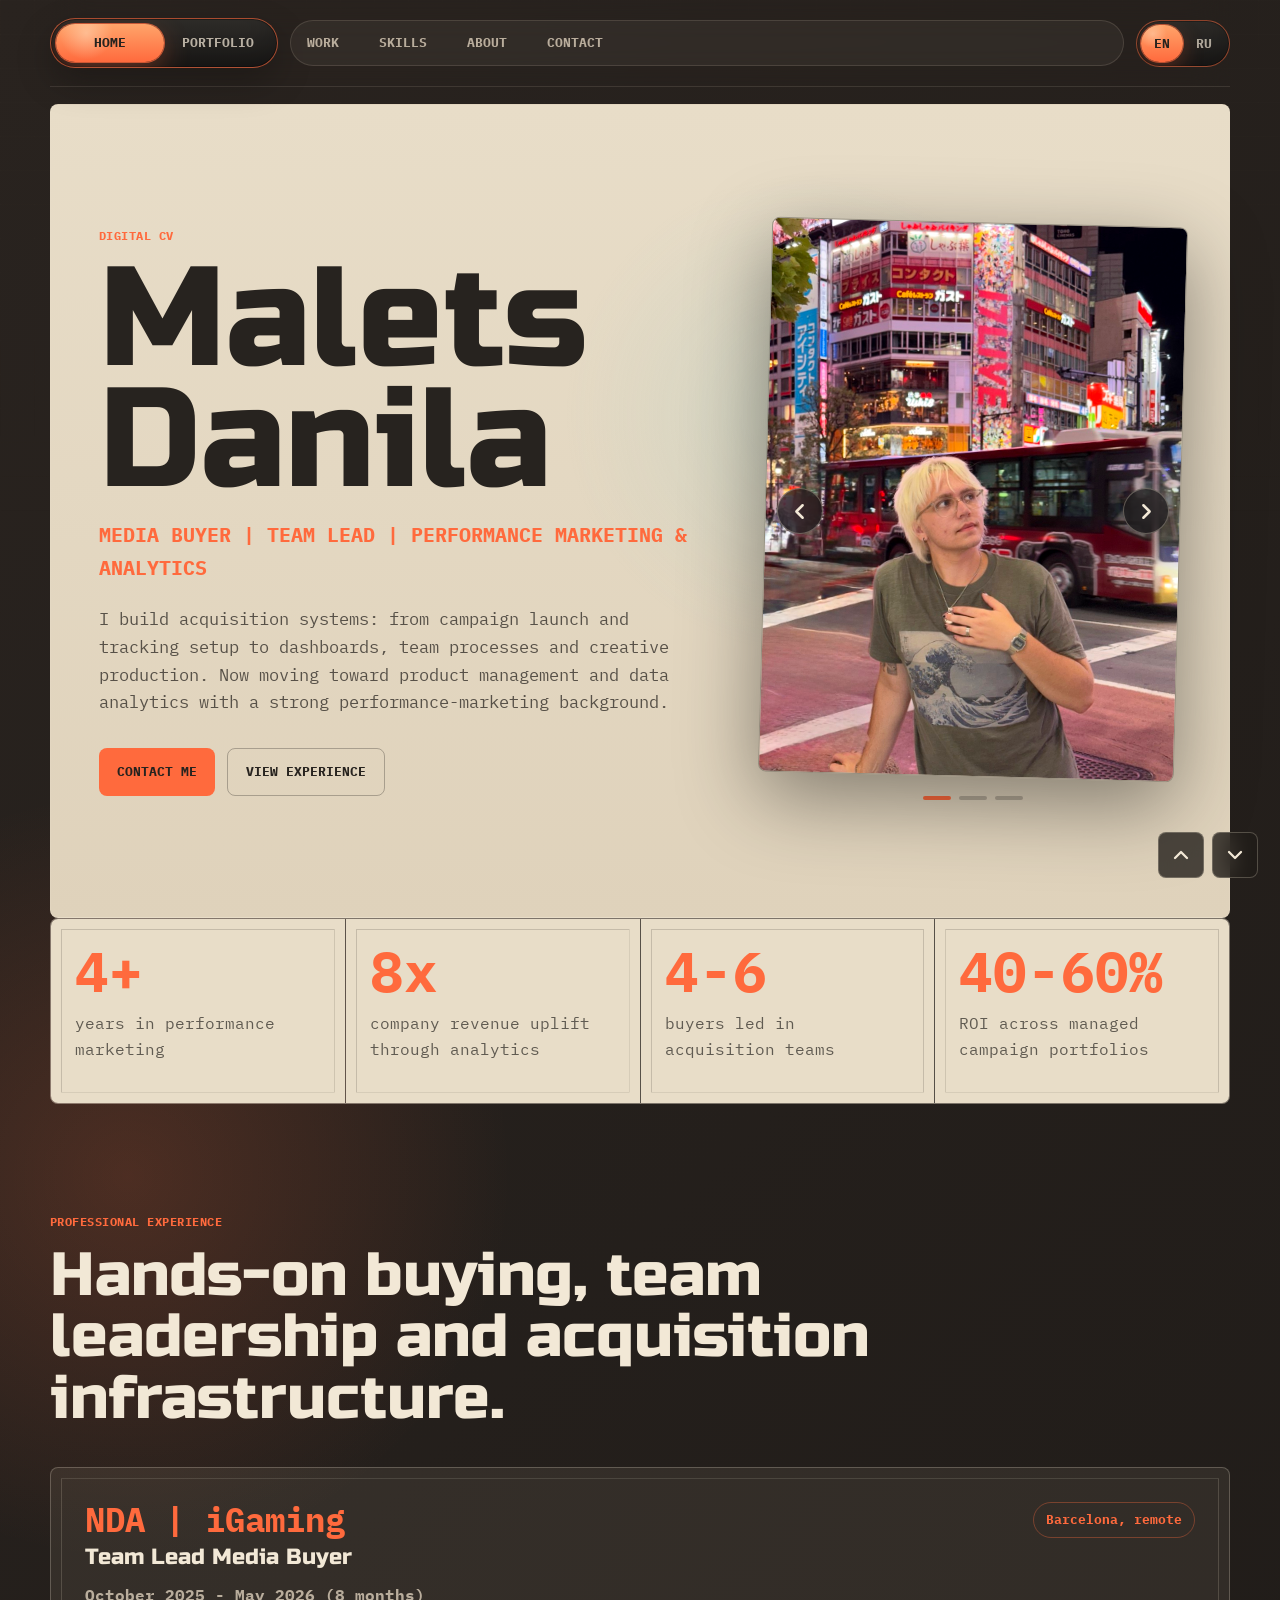
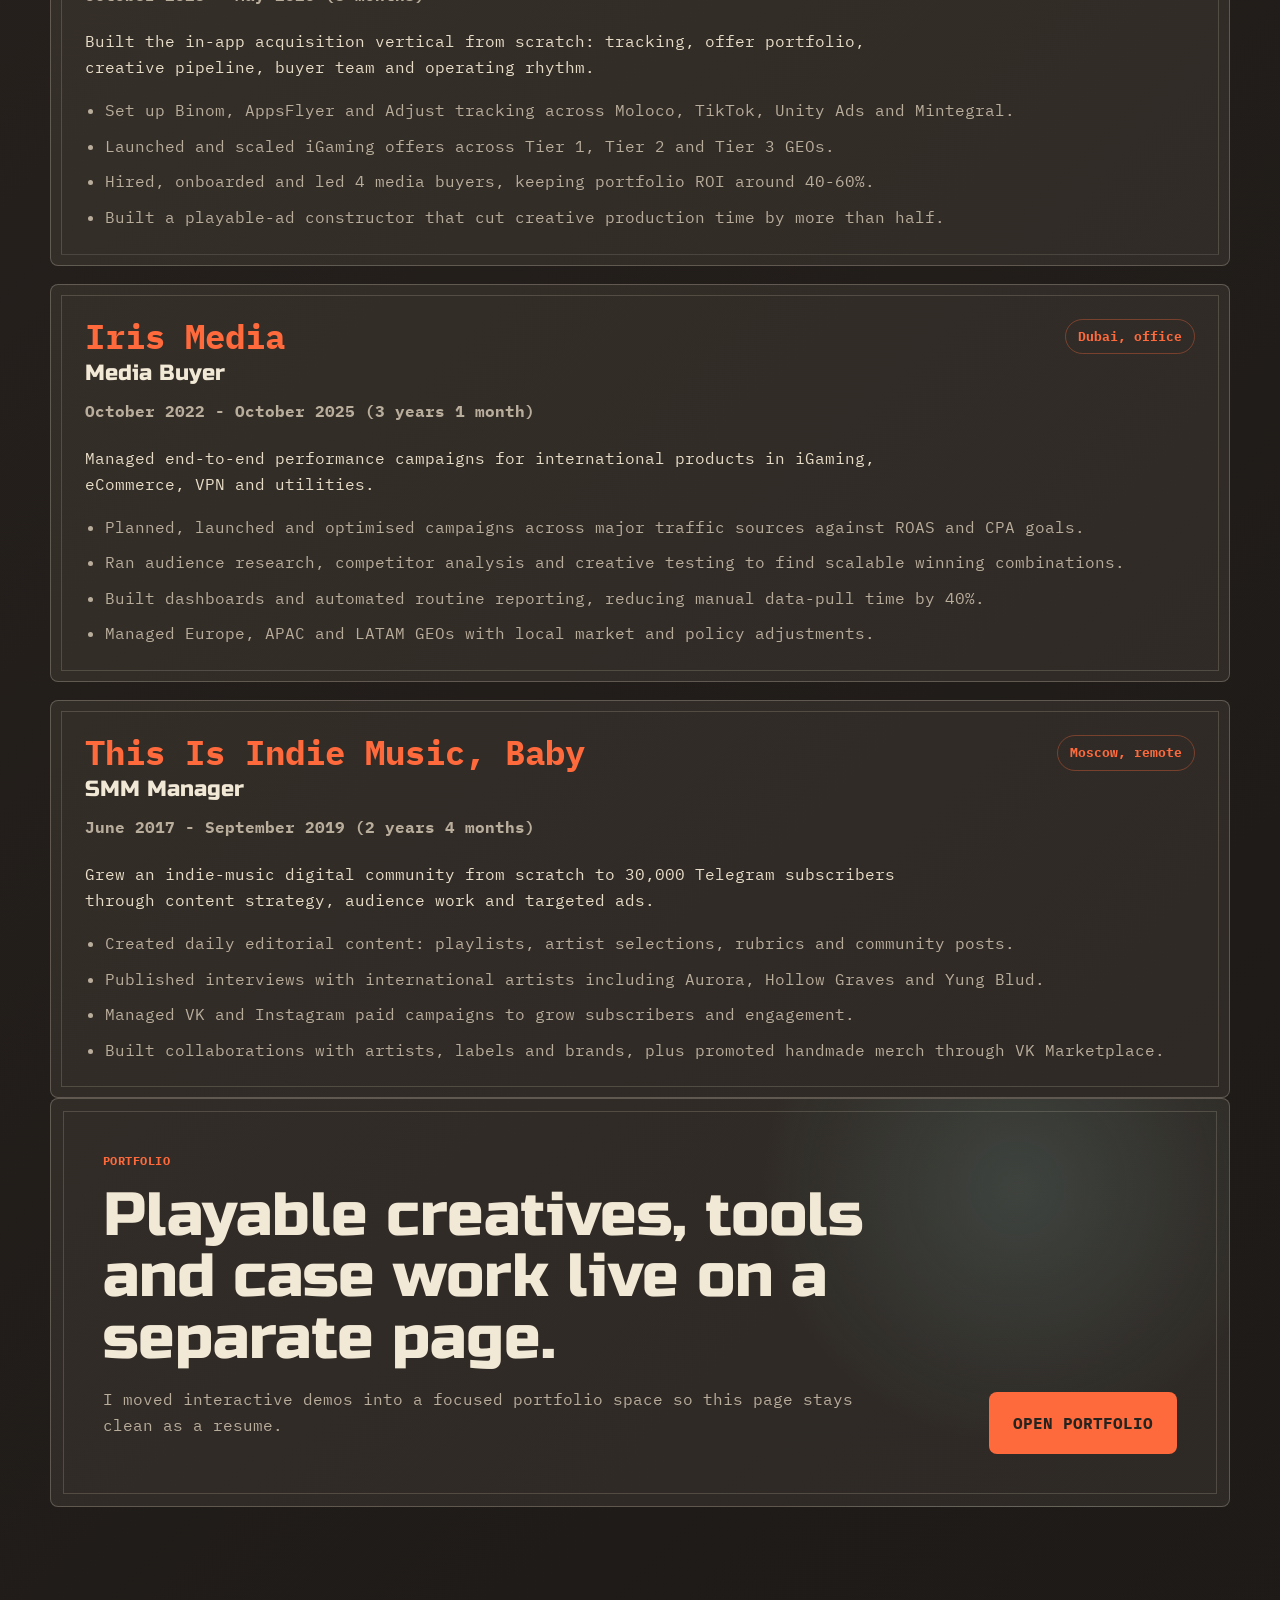
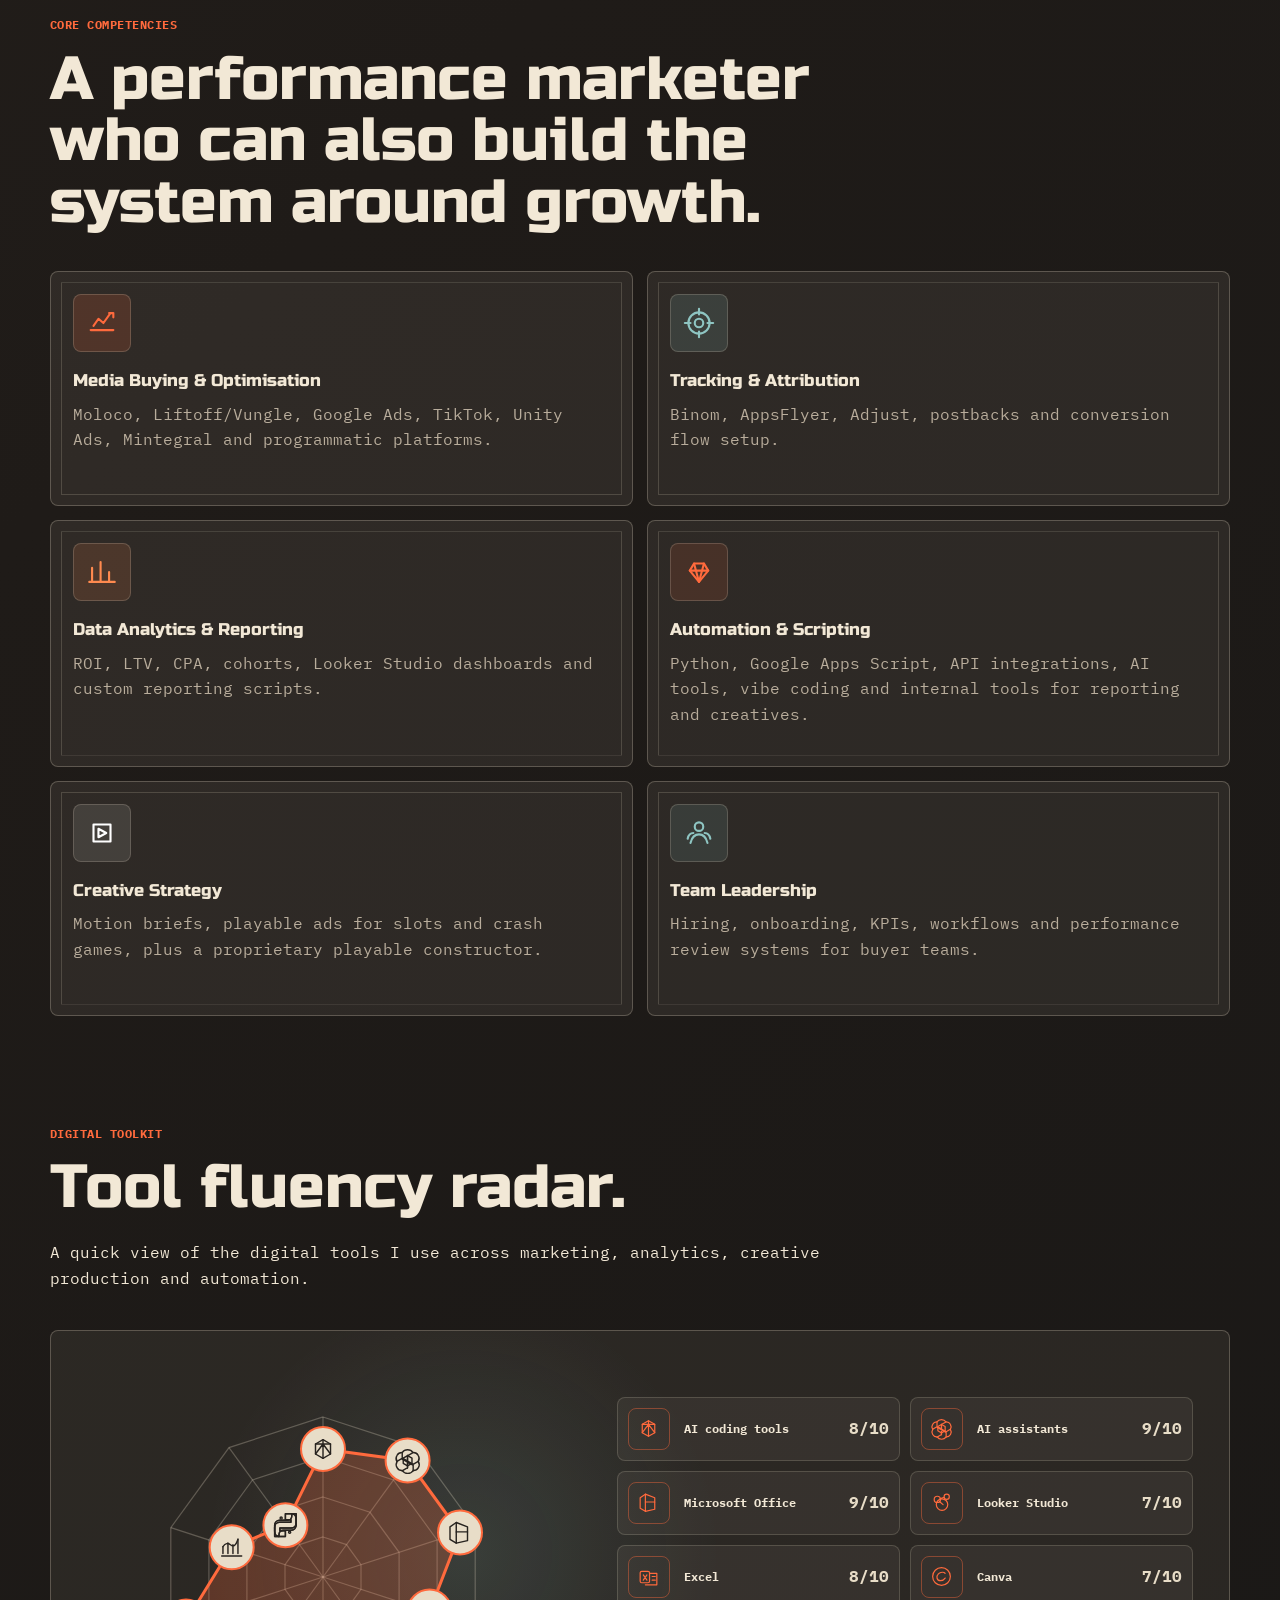
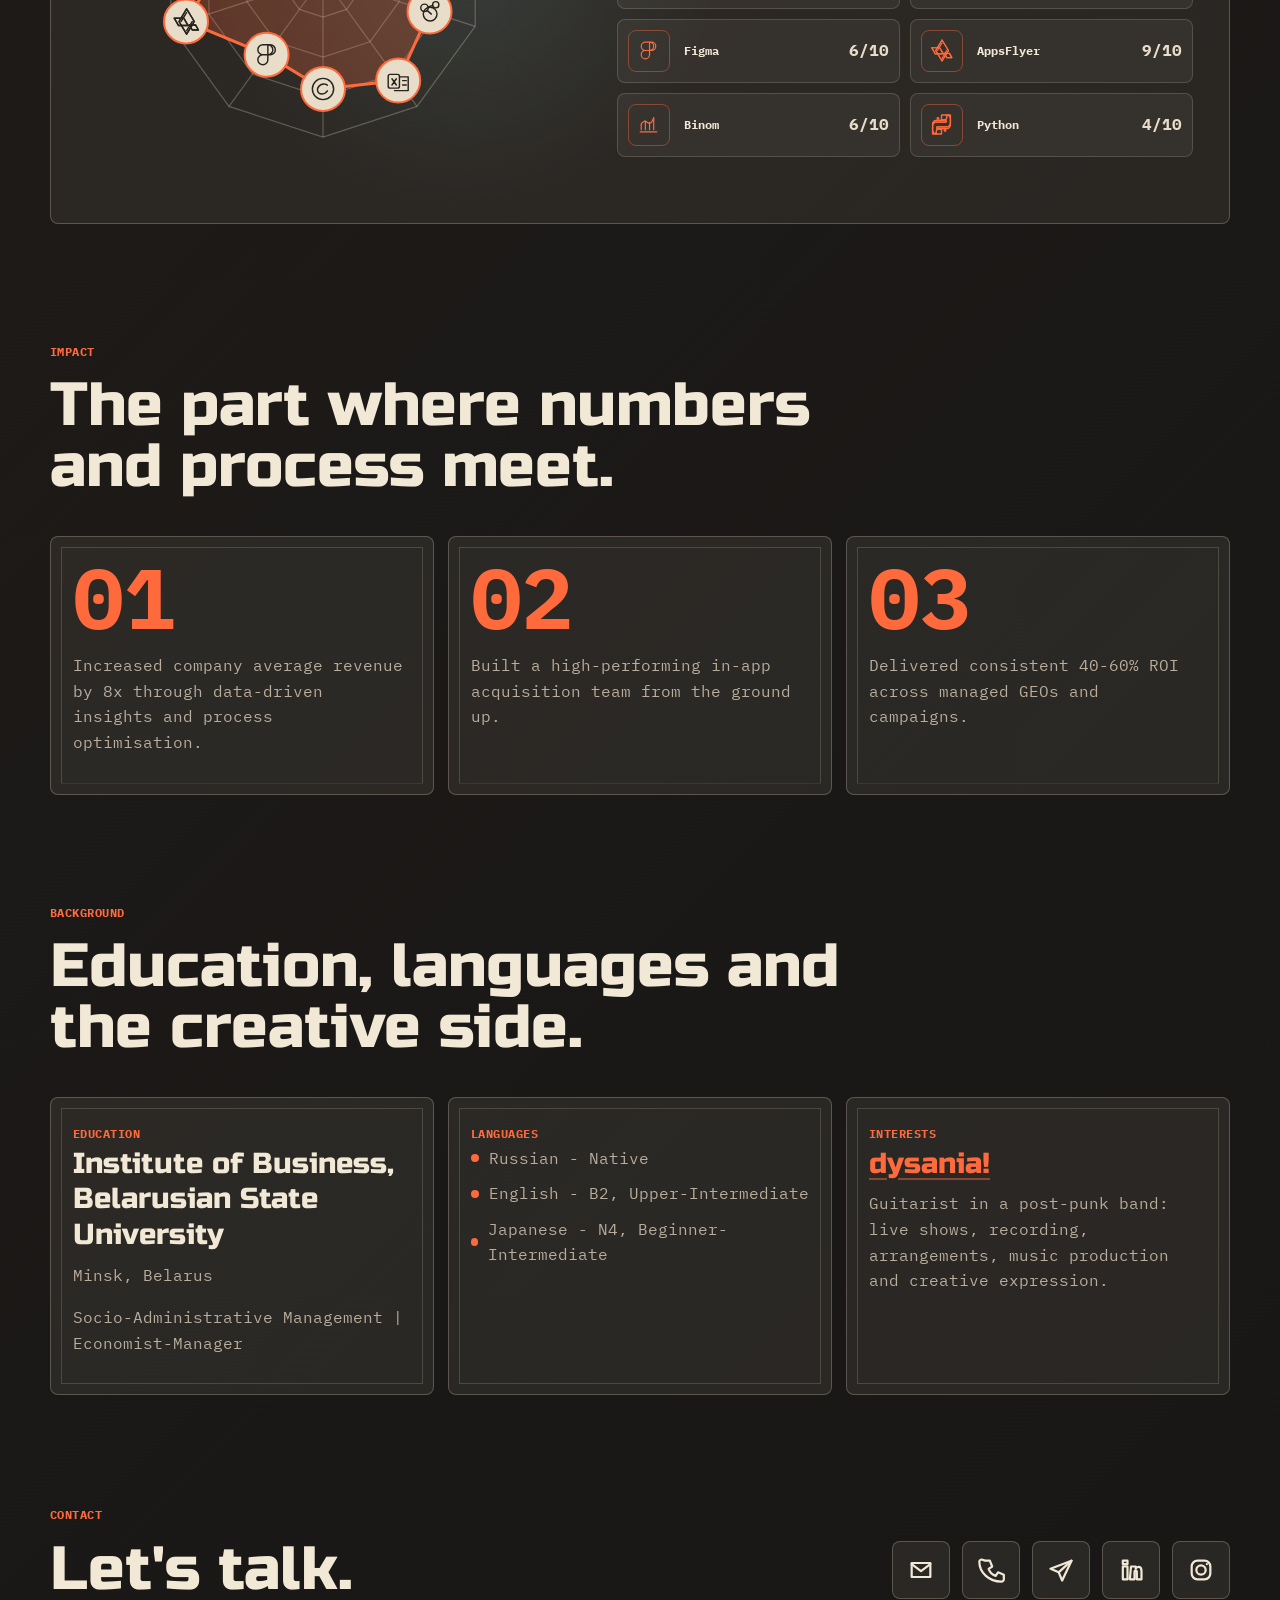
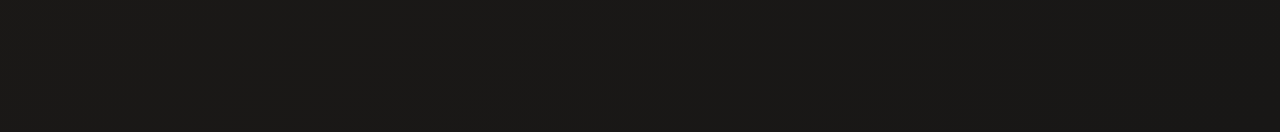
==== resume-site/index.html @ dec9a990 "Add files via upload" ====
<!doctype html>
<html lang="en">
  <head>
    <meta charset="utf-8" />
    <meta name="viewport" content="width=device-width, initial-scale=1" />
    <meta
      name="description"
      content="Malets Danila - Media Buyer, Team Lead, Performance Marketing and Analytics."
    />
    <title>Malets Danila | Performance Marketing & Analytics</title>
    <link rel="icon" type="image/svg+xml" href="./favicon.svg" />
    <link rel="preconnect" href="https://fonts.googleapis.com" />
    <link rel="preconnect" href="https://fonts.gstatic.com" crossorigin />
    <link
      href="https://fonts.googleapis.com/css2?family=IBM+Plex+Mono:wght@400;500;600;700&family=Inter:wght@400;500;600;700;800&family=Russo+One&display=swap"
      rel="stylesheet"
    />
    <link rel="stylesheet" href="./styles.css" />
  </head>
  <body>
    <div class="grain" aria-hidden="true"></div>
    <svg class="tool-icon-sprite" aria-hidden="true" focusable="false">
      <symbol id="tool-ai-code" viewBox="0 0 48 48">
        <path d="M12 16 24 9l12 7v16l-12 7-12-7V16Z" />
        <path d="M12 16h12l12 16M36 16H24L12 32M24 9v30" />
      </symbol>
      <symbol id="tool-ai-assistant" viewBox="0 0 48 48">
        <path d="M24 6.8c3.5 0 6.7 1.7 8.6 4.5 3.5-.2 6.8 1.6 8.5 4.7 1.8 3.1 1.7 6.8-.1 9.6 1.9 2.9 2.1 6.8.3 9.8-1.7 3-5 4.8-8.4 4.7-1.9 2.8-5.1 4.5-8.7 4.5-3.5 0-6.7-1.7-8.6-4.5-3.5.2-6.8-1.6-8.5-4.7-1.8-3.1-1.7-6.8.1-9.6-1.9-2.9-2.1-6.8-.3-9.8 1.7-3 5-4.8 8.4-4.7 1.9-2.8 5.1-4.5 8.7-4.5Z" />
        <path d="M15.4 11.4v10.3l17.1 9.9M32.6 11.4 23.7 16.5v19.8M41 25.5l-8.9 5.2-17.1-9.9M32.9 40.6V30.3L15.8 20.4M15.2 40.6l8.9-5.2V15.6M7 25.5l8.9-5.2 17.1 9.9" />
        <path d="M24 16.2 31 20.3v8.2L24 32.6l-7-4.1v-8.2l7-4.1Z" />
      </symbol>
      <symbol id="tool-office" viewBox="0 0 48 48">
        <path d="M18 8 36 15v22l-18 4V8Z" />
        <path d="M18 8 8 15v20l10 6M18 23h18" />
      </symbol>
      <symbol id="tool-looker" viewBox="0 0 48 48">
        <circle cx="25" cy="28" r="11" />
        <circle cx="16" cy="18" r="6" />
        <circle cx="34" cy="13" r="5" />
        <path d="m20 22 7 6M21 17l8-3" />
      </symbol>
      <symbol id="tool-excel" viewBox="0 0 48 48">
        <rect x="8" y="14" width="18" height="22" rx="3" />
        <path d="M26 18h14v22H18M14 21l7 10M21 21l-7 10M31 24h6M31 31h6" />
      </symbol>
      <symbol id="tool-canva" viewBox="0 0 48 48">
        <circle cx="24" cy="24" r="17" />
        <path d="M31 18c-2-3-9-3-13 1-5 5-3 13 4 13 4 0 7-2 9-5" />
      </symbol>
      <symbol id="tool-figma" viewBox="0 0 48 48">
        <path d="M18 8h8a8 8 0 0 1 0 16h-8a8 8 0 0 1 0-16ZM18 24h8v8a8 8 0 1 1-8-8ZM26 24h4a8 8 0 1 0 0-16h-4v16Z" />
      </symbol>
      <symbol id="tool-appsflyer" viewBox="0 0 48 48">
        <path class="tool-fill" d="M25 3.8 37.3 24 25 44.2 12.8 24 25 3.8Z" />
        <path d="M25 3.8 37.3 24 25 44.2 12.8 24 25 3.8Z" />
        <path class="tool-fill" d="M5.2 18.7h15.2l7 11.8H12.1L5.2 18.7Z" />
        <path d="M5.2 18.7h15.2l7 11.8H12.1L5.2 18.7Z" />
        <path class="tool-fill" d="M29.4 29.5h9.8l4.7 8.1h-9.8l-4.7-8.1Z" />
        <path d="M29.4 29.5h9.8l4.7 8.1h-9.8l-4.7-8.1Z" />
        <path d="m16 24 8.9-14.2M25 38.8 34.1 24" />
      </symbol>
      <symbol id="tool-binom" viewBox="0 0 48 48">
        <path d="M10 34V23M18 34V17M26 34V20M34 34V11M8 38h32" />
        <path d="M10 23c4-6 8-6 12-3s8 3 12-9" />
      </symbol>
      <symbol id="tool-python" viewBox="0 0 48 48">
        <path class="tool-fill" d="M24 5.8h9.2c4.5 0 8 3.5 8 8V24c0 4.5-3.5 8-8 8H20.6a6.8 6.8 0 0 0-6.8 6.8v3.4H6.8V27.4c0-4.5 3.5-8 8-8h18v-4.2H24V5.8Z" />
        <path d="M24 5.8h9.2c4.5 0 8 3.5 8 8V24c0 4.5-3.5 8-8 8H20.6a6.8 6.8 0 0 0-6.8 6.8v3.4H6.8V27.4c0-4.5 3.5-8 8-8h18v-4.2H24V5.8Z" />
        <path class="tool-fill" d="M24 42.2h-9.2c-4.5 0-8-3.5-8-8V24c0-4.5 3.5-8 8-8h12.6a6.8 6.8 0 0 0 6.8-6.8V5.8h7v14.8c0 4.5-3.5 8-8 8h-18v4.2H24v9.4Z" />
        <path d="M24 42.2h-9.2c-4.5 0-8-3.5-8-8V24c0-4.5 3.5-8 8-8h12.6a6.8 6.8 0 0 0 6.8-6.8V5.8h7v14.8c0 4.5-3.5 8-8 8h-18v4.2H24v9.4Z" />
        <circle class="tool-dot" cx="17.2" cy="12.6" r="1.7" />
        <circle class="tool-dot" cx="30.8" cy="35.4" r="1.7" />
      </symbol>
    </svg>
    <header class="site-header">
      <div class="view-switch is-home" aria-label="Site pages">
        <a class="view-switch-button active" href="./index.html" data-i18n="nav.home">Home</a>
        <a class="view-switch-button" href="./portfolio.html" data-i18n="nav.portfolio">Portfolio</a>
      </div>
      <nav class="top-nav" aria-label="Primary navigation">
        <a href="#experience" data-i18n="nav.experience">Experience</a>
        <a href="#skills" data-i18n="nav.skills">Skills</a>
        <a href="#about" data-i18n="nav.about">About</a>
        <a href="#contact" data-i18n="nav.contact">Contact</a>
      </nav>
      <div class="language-switch" aria-label="Language selector">
        <button class="language-button active" type="button" data-lang="en">EN</button>
        <button class="language-button" type="button" data-lang="ru">RU</button>
      </div>
    </header>

    <main id="top">
      <section class="hero section-reveal">
        <div class="hero-copy">
          <p class="eyebrow" data-i18n="hero.eyebrow">Digital CV</p>
          <h1 data-i18n="hero.name">Malets Danila</h1>
          <p class="hero-role" data-i18n="hero.role">
            Media Buyer | Team Lead | Performance Marketing & Analytics
          </p>
          <p class="hero-summary" data-i18n="hero.summary">
            I build acquisition systems: from campaign launch and tracking setup to dashboards,
            team processes and creative production. Now moving toward product management and data
            analytics with a strong performance-marketing background.
          </p>
          <div class="hero-actions">
            <a class="primary-action" href="#contact" data-i18n="hero.email">Contact me</a>
            <a class="secondary-action" href="#experience" data-i18n="hero.work">View experience</a>
          </div>
        </div>

        <div class="hero-visual" aria-label="Photos of Malets Danila">
          <div class="portrait-frame carousel" data-carousel>
            <img class="carousel-slide active" src="./assets/danila-malets.jpg" alt="Malets Danila in Tokyo at night" />
            <img class="carousel-slide" src="./assets/danila-studio.jpg" alt="Malets Danila portrait in studio" />
            <img class="carousel-slide" src="./assets/danila-guitar.jpg" alt="Malets Danila playing guitar" />
          </div>
          <div class="carousel-controls" aria-label="Photo controls">
            <button class="carousel-button" type="button" data-carousel-prev aria-label="Previous photo">
              <svg viewBox="0 0 24 24" aria-hidden="true"><path d="M15 18 9 12l6-6" /></svg>
            </button>
            <button class="carousel-button" type="button" data-carousel-next aria-label="Next photo">
              <svg viewBox="0 0 24 24" aria-hidden="true"><path d="m9 18 6-6-6-6" /></svg>
            </button>
          </div>
          <div class="carousel-dots" aria-label="Photo carousel progress">
            <span class="active"></span>
            <span></span>
            <span></span>
          </div>
        </div>
      </section>

      <section class="metrics-strip section-reveal" aria-label="Career highlights">
        <article>
          <span>4+</span>
          <p data-i18n="metrics.years">years in performance marketing</p>
        </article>
        <article>
          <span>8x</span>
          <p data-i18n="metrics.revenue">company revenue uplift through analytics</p>
        </article>
        <article>
          <span>4-6</span>
          <p data-i18n="metrics.team">buyers led in acquisition teams</p>
        </article>
        <article>
          <span>40-60%</span>
          <p data-i18n="metrics.roi">ROI across managed campaign portfolios</p>
        </article>
      </section>

      <section class="content-section section-reveal" id="experience">
        <div class="section-heading">
          <p class="section-kicker" data-i18n="experience.kicker">Professional experience</p>
          <h2 data-i18n="experience.title">Hands-on buying, team leadership and acquisition infrastructure.</h2>
        </div>
        <div class="experience-list">
          <article class="experience-card">
            <div class="experience-topline">
              <div>
                <p class="company-name" data-i18n="experience.lead.company">NDA | iGaming</p>
                <h3 data-i18n="experience.lead.role">Team Lead Media Buyer</h3>
              </div>
              <span class="job-type" data-i18n="experience.lead.mode">Barcelona, remote</span>
            </div>
            <p class="job-period" data-i18n="experience.lead.period">October 2025 - May 2026 (8 months)</p>
            <p class="experience-summary" data-i18n="experience.lead.summary">
              Built the in-app acquisition vertical from scratch: tracking, offer portfolio,
              creative pipeline, buyer team and operating rhythm.
            </p>
            <ul>
              <li data-i18n="experience.lead.item1">Set up Binom, AppsFlyer and Adjust tracking across Moloco, TikTok, Unity Ads and Mintegral.</li>
              <li data-i18n="experience.lead.item2">Launched and scaled iGaming offers across Tier 1, Tier 2 and Tier 3 GEOs.</li>
              <li data-i18n="experience.lead.item3">Hired, onboarded and led 4 media buyers, keeping portfolio ROI around 40-60%.</li>
              <li data-i18n="experience.lead.item4">Built a playable-ad constructor that cut creative production time by more than half.</li>
            </ul>
          </article>

          <article class="experience-card">
            <div class="experience-topline">
              <div>
                <p class="company-name" data-i18n="experience.iris.company">Iris Media</p>
                <h3 data-i18n="experience.iris.role">Media Buyer</h3>
              </div>
              <span class="job-type" data-i18n="experience.iris.mode">Dubai, office</span>
            </div>
            <p class="job-period" data-i18n="experience.iris.period">October 2022 - October 2025 (3 years 1 month)</p>
            <p class="experience-summary" data-i18n="experience.iris.summary">
              Managed end-to-end performance campaigns for international products in iGaming,
              eCommerce, VPN and utilities.
            </p>
            <ul>
              <li data-i18n="experience.iris.item1">Planned, launched and optimised campaigns across major traffic sources against ROAS and CPA goals.</li>
              <li data-i18n="experience.iris.item2">Ran audience research, competitor analysis and creative testing to find scalable winning combinations.</li>
              <li data-i18n="experience.iris.item3">Built dashboards and automated routine reporting, reducing manual data-pull time by 40%.</li>
              <li data-i18n="experience.iris.item4">Managed Europe, APAC and LATAM GEOs with local market and policy adjustments.</li>
            </ul>
          </article>

          <article class="experience-card">
            <div class="experience-topline">
              <div>
                <p class="company-name" data-i18n="experience.indie.company">This Is Indie Music, Baby</p>
                <h3 data-i18n="experience.indie.role">SMM Manager</h3>
              </div>
              <span class="job-type" data-i18n="experience.indie.mode">Moscow, remote</span>
            </div>
            <p class="job-period" data-i18n="experience.indie.period">June 2017 - September 2019 (2 years 4 months)</p>
            <p class="experience-summary" data-i18n="experience.indie.summary">
              Grew an indie-music digital community from scratch to 30,000 Telegram subscribers through content strategy,
              audience work and targeted ads.
            </p>
            <ul>
              <li data-i18n="experience.indie.item1">Created daily editorial content: playlists, artist selections, rubrics and community posts.</li>
              <li data-i18n="experience.indie.item2">Published interviews with international artists including Aurora, Hollow Graves and Yung Blud.</li>
              <li data-i18n="experience.indie.item3">Managed VK and Instagram paid campaigns to grow subscribers and engagement.</li>
              <li data-i18n="experience.indie.item4">Built collaborations with artists, labels and brands, plus promoted handmade merch through VK Marketplace.</li>
            </ul>
          </article>
        </div>
      </section>

      <section class="content-section portfolio-cta section-reveal" id="portfolio-preview">
        <div>
          <p class="section-kicker" data-i18n="portfolioCta.kicker">Portfolio</p>
          <h2 data-i18n="portfolioCta.title">Playable creatives, tools and case work live on a separate page.</h2>
          <p data-i18n="portfolioCta.body">
            I moved interactive demos into a focused portfolio space so this page stays clean as a resume.
          </p>
        </div>
        <a class="portfolio-cta-button" href="./portfolio.html" data-i18n="portfolioCta.button">Open portfolio</a>
      </section>

      <section class="content-section skills-section section-reveal" id="skills">
        <div class="section-heading skills-heading">
          <p class="section-kicker" data-i18n="skills.kicker">Core competencies</p>
          <h2 data-i18n="skills.title">A performance marketer who can also build the system around growth.</h2>
        </div>
        <div class="skill-grid">
          <article class="skill-card">
            <div class="skill-icon media-icon" aria-hidden="true">
              <svg viewBox="0 0 48 48"><path d="M8 34h32M12 28l7-10 7 6 10-14M34 10h6v6" /></svg>
            </div>
            <h3 data-i18n="skills.media.title">Media Buying & Optimisation</h3>
            <p data-i18n="skills.media.body">Moloco, Liftoff/Vungle, Google Ads, TikTok, Unity Ads, Mintegral and programmatic platforms.</p>
          </article>
          <article class="skill-card">
            <div class="skill-icon tracking-icon" aria-hidden="true">
              <svg viewBox="0 0 48 48"><circle cx="24" cy="24" r="15" /><circle cx="24" cy="24" r="6" /><path d="M24 4v8M24 36v8M4 24h8M36 24h8" /></svg>
            </div>
            <h3 data-i18n="skills.tracking.title">Tracking & Attribution</h3>
            <p data-i18n="skills.tracking.body">Binom, AppsFlyer, Adjust, postbacks and conversion flow setup.</p>
          </article>
          <article class="skill-card">
            <div class="skill-icon analytics-icon" aria-hidden="true">
              <svg viewBox="0 0 48 48"><path d="M10 38V18M22 38V10M34 38V24M6 38h36" /></svg>
            </div>
            <h3 data-i18n="skills.analytics.title">Data Analytics & Reporting</h3>
            <p data-i18n="skills.analytics.body">ROI, LTV, CPA, cohorts, Looker Studio dashboards and custom reporting scripts.</p>
          </article>
          <article class="skill-card">
            <div class="skill-icon automation-icon" aria-hidden="true">
              <svg viewBox="0 0 48 48"><path d="M17 12h14l6 10-13 16L11 22l6-10Z" /><path d="M17 12l7 26 7-26M11 22h26" /></svg>
            </div>
            <h3 data-i18n="skills.automation.title">Automation & Scripting</h3>
            <p data-i18n="skills.automation.body">Python, Google Apps Script, API integrations, AI tools, vibe coding and internal tools for reporting and creatives.</p>
          </article>
          <article class="skill-card">
            <div class="skill-icon creative-icon" aria-hidden="true">
              <svg viewBox="0 0 48 48"><path d="M12 12h24v24H12z" /><path d="M19 18v12l11-6-11-6Z" /></svg>
            </div>
            <h3 data-i18n="skills.creative.title">Creative Strategy</h3>
            <p data-i18n="skills.creative.body">Motion briefs, playable ads for slots and crash games, plus a proprietary playable constructor.</p>
          </article>
          <article class="skill-card">
            <div class="skill-icon leadership-icon" aria-hidden="true">
              <svg viewBox="0 0 48 48"><circle cx="24" cy="15" r="6" /><path d="M12 38c2-8 7-12 12-12s10 4 12 12" /><path d="M8 32c1-5 4-8 8-8M40 32c-1-5-4-8-8-8" /></svg>
            </div>
            <h3 data-i18n="skills.leadership.title">Team Leadership</h3>
            <p data-i18n="skills.leadership.body">Hiring, onboarding, KPIs, workflows and performance review systems for buyer teams.</p>
          </article>
        </div>
      </section>

      <section class="content-section tool-radar-section section-reveal" id="tools">
        <div class="section-heading">
          <p class="section-kicker" data-i18n="tools.kicker">Digital toolkit</p>
          <h2 data-i18n="tools.title">Tool fluency radar.</h2>
          <p data-i18n="tools.body">
            A quick view of the digital tools I use across marketing, analytics, creative production and automation.
          </p>
        </div>
        <div class="tool-radar">
          <div class="radar-chart" aria-label="Digital tool skill radar">
            <svg viewBox="0 0 420 420" role="img" aria-labelledby="radarTitle">
              <title id="radarTitle">Digital tool skills radar</title>
              <g class="radar-grid">
                <polygon points="210,170 233.5,177.6 248,197.6 248,222.4 233.5,242.4 210,250 186.5,242.4 172,222.4 172,197.6 186.5,177.6" />
                <polygon points="210,130 257,145.3 286.1,185.3 286.1,234.7 257,274.7 210,290 163,274.7 133.9,234.7 133.9,185.3 163,145.3" />
                <polygon points="210,90 280.5,112.9 324.1,172.9 324.1,247.1 280.5,307.1 210,330 139.5,307.1 95.9,247.1 95.9,172.9 139.5,112.9" />
                <polygon points="210,50 304,80.6 362.2,160.6 362.2,259.4 304,339.4 210,370 116,339.4 57.8,259.4 57.8,160.6 116,80.6" />
                <line x1="210" y1="210" x2="210" y2="50" />
                <line x1="210" y1="210" x2="304" y2="80.6" />
                <line x1="210" y1="210" x2="362.2" y2="160.6" />
                <line x1="210" y1="210" x2="362.2" y2="259.4" />
                <line x1="210" y1="210" x2="304" y2="339.4" />
                <line x1="210" y1="210" x2="210" y2="370" />
                <line x1="210" y1="210" x2="116" y2="339.4" />
                <line x1="210" y1="210" x2="57.8" y2="259.4" />
                <line x1="210" y1="210" x2="57.8" y2="160.6" />
                <line x1="210" y1="210" x2="116" y2="80.6" />
              </g>
              <polygon class="radar-area" points="210,82 294.6,93.5 347,165.5 316.5,244.6 285.2,313.6 210,322 153.6,287.7 73,254.5 118.7,180.3 172.4,158.2" />
              <g class="radar-icons">
                <g class="radar-point" transform="translate(210 82)" tabindex="0" aria-label="AI coding tools, 8 out of 10" data-radar-name="AI coding tools" data-radar-score="8/10">
                  <circle r="22" /><svg x="-15" y="-15" width="30" height="30"><use href="#tool-ai-code" /></svg>
                  <g class="radar-tooltip" transform="translate(-67 -64)"><rect width="134" height="38" rx="7" /><text x="67" y="16">AI coding tools</text><text x="67" y="30">8/10</text></g>
                </g>
                <g class="radar-point" transform="translate(294.6 93.5)" tabindex="0" aria-label="AI assistants, 9 out of 10" data-radar-name="AI assistants" data-radar-score="9/10">
                  <circle r="22" /><svg x="-15" y="-15" width="30" height="30"><use href="#tool-ai-assistant" /></svg>
                  <g class="radar-tooltip" transform="translate(-62 -64)"><rect width="124" height="38" rx="7" /><text x="62" y="16">AI assistants</text><text x="62" y="30">9/10</text></g>
                </g>
                <g class="radar-point" transform="translate(347 165.5)" tabindex="0" aria-label="Microsoft Office, 9 out of 10" data-radar-name="Microsoft Office" data-radar-score="9/10">
                  <circle r="22" /><svg x="-15" y="-15" width="30" height="30"><use href="#tool-office" /></svg>
                  <g class="radar-tooltip" transform="translate(-72 -64)"><rect width="144" height="38" rx="7" /><text x="72" y="16">Microsoft Office</text><text x="72" y="30">9/10</text></g>
                </g>
                <g class="radar-point" transform="translate(316.5 244.6)" tabindex="0" aria-label="Looker Studio, 7 out of 10" data-radar-name="Looker Studio" data-radar-score="7/10">
                  <circle r="22" /><svg x="-15" y="-15" width="30" height="30"><use href="#tool-looker" /></svg>
                  <g class="radar-tooltip" transform="translate(-64 -64)"><rect width="128" height="38" rx="7" /><text x="64" y="16">Looker Studio</text><text x="64" y="30">7/10</text></g>
                </g>
                <g class="radar-point" transform="translate(285.2 313.6)" tabindex="0" aria-label="Excel, 8 out of 10" data-radar-name="Excel" data-radar-score="8/10">
                  <circle r="22" /><svg x="-15" y="-15" width="30" height="30"><use href="#tool-excel" /></svg>
                  <g class="radar-tooltip" transform="translate(-46 -64)"><rect width="92" height="38" rx="7" /><text x="46" y="16">Excel</text><text x="46" y="30">8/10</text></g>
                </g>
                <g class="radar-point" transform="translate(210 322)" tabindex="0" aria-label="Canva, 7 out of 10" data-radar-name="Canva" data-radar-score="7/10">
                  <circle r="22" /><svg x="-15" y="-15" width="30" height="30"><use href="#tool-canva" /></svg>
                  <g class="radar-tooltip" transform="translate(-46 -64)"><rect width="92" height="38" rx="7" /><text x="46" y="16">Canva</text><text x="46" y="30">7/10</text></g>
                </g>
                <g class="radar-point" transform="translate(153.6 287.7)" tabindex="0" aria-label="Figma, 6 out of 10" data-radar-name="Figma" data-radar-score="6/10">
                  <circle r="22" /><svg x="-15" y="-15" width="30" height="30"><use href="#tool-figma" /></svg>
                  <g class="radar-tooltip" transform="translate(-46 -64)"><rect width="92" height="38" rx="7" /><text x="46" y="16">Figma</text><text x="46" y="30">6/10</text></g>
                </g>
                <g class="radar-point" transform="translate(73 254.5)" tabindex="0" aria-label="AppsFlyer, 9 out of 10" data-radar-name="AppsFlyer" data-radar-score="9/10">
                  <circle r="22" /><svg x="-15" y="-15" width="30" height="30"><use href="#tool-appsflyer" /></svg>
                  <g class="radar-tooltip" transform="translate(-56 -64)"><rect width="112" height="38" rx="7" /><text x="56" y="16">AppsFlyer</text><text x="56" y="30">9/10</text></g>
                </g>
                <g class="radar-point" transform="translate(118.7 180.3)" tabindex="0" aria-label="Binom, 6 out of 10" data-radar-name="Binom" data-radar-score="6/10">
                  <circle r="22" /><svg x="-15" y="-15" width="30" height="30"><use href="#tool-binom" /></svg>
                  <g class="radar-tooltip" transform="translate(-46 -64)"><rect width="92" height="38" rx="7" /><text x="46" y="16">Binom</text><text x="46" y="30">6/10</text></g>
                </g>
                <g class="radar-point" transform="translate(172.4 158.2)" tabindex="0" aria-label="Python, 4 out of 10" data-radar-name="Python" data-radar-score="4/10">
                  <circle r="22" /><svg x="-15" y="-15" width="30" height="30"><use href="#tool-python" /></svg>
                  <g class="radar-tooltip" transform="translate(-48 -64)"><rect width="96" height="38" rx="7" /><text x="48" y="16">Python</text><text x="48" y="30">4/10</text></g>
                </g>
              </g>
            </svg>
            <div class="radar-hover-card" data-radar-hover hidden>
              <strong data-radar-hover-name></strong>
              <span data-radar-hover-score></span>
            </div>
          </div>
          <div class="tool-list">
            <article><span><svg><use href="#tool-ai-code" /></svg></span><strong>AI coding tools</strong><em>8/10</em></article>
            <article><span><svg><use href="#tool-ai-assistant" /></svg></span><strong>AI assistants</strong><em>9/10</em></article>
            <article><span><svg><use href="#tool-office" /></svg></span><strong>Microsoft Office</strong><em>9/10</em></article>
            <article><span><svg><use href="#tool-looker" /></svg></span><strong>Looker Studio</strong><em>7/10</em></article>
            <article><span><svg><use href="#tool-excel" /></svg></span><strong>Excel</strong><em>8/10</em></article>
            <article><span><svg><use href="#tool-canva" /></svg></span><strong>Canva</strong><em>7/10</em></article>
            <article><span><svg><use href="#tool-figma" /></svg></span><strong>Figma</strong><em>6/10</em></article>
            <article><span><svg><use href="#tool-appsflyer" /></svg></span><strong>AppsFlyer</strong><em>9/10</em></article>
            <article><span><svg><use href="#tool-binom" /></svg></span><strong>Binom</strong><em>6/10</em></article>
            <article><span><svg><use href="#tool-python" /></svg></span><strong>Python</strong><em>4/10</em></article>
          </div>
        </div>
      </section>

      <section class="content-section highlight-section section-reveal" id="achievements">
        <div class="section-heading">
          <p class="section-kicker" data-i18n="achievements.kicker">Impact</p>
          <h2 data-i18n="achievements.title">The part where numbers and process meet.</h2>
        </div>
        <div class="achievement-grid">
          <article>
            <span>01</span>
            <p data-i18n="achievements.item1">Increased company average revenue by 8x through data-driven insights and process optimisation.</p>
          </article>
          <article>
            <span>02</span>
            <p data-i18n="achievements.item2">Built a high-performing in-app acquisition team from the ground up.</p>
          </article>
          <article>
            <span>03</span>
            <p data-i18n="achievements.item3">Delivered consistent 40-60% ROI across managed GEOs and campaigns.</p>
          </article>
        </div>
      </section>

      <section class="content-section about-section section-reveal" id="about">
        <div class="section-heading">
          <p class="section-kicker" data-i18n="about.kicker">Background</p>
          <h2 data-i18n="about.title">Education, languages and the creative side.</h2>
        </div>
        <div class="about-grid">
          <article class="about-card">
            <span class="about-label" data-i18n="education.kicker">Education</span>
            <h3 data-i18n="education.school">Institute of Business, Belarusian State University</h3>
            <p data-i18n="education.location">Minsk, Belarus</p>
            <p data-i18n="education.degree">Socio-Administrative Management | Economist-Manager</p>
          </article>
          <article class="about-card">
            <span class="about-label" data-i18n="languages.kicker">Languages</span>
            <ul class="clean-list">
              <li data-i18n="languages.ru">Russian - Native</li>
              <li data-i18n="languages.en">English - B2, Upper-Intermediate</li>
              <li data-i18n="languages.jp">Japanese - N4, Beginner-Intermediate</li>
            </ul>
          </article>
          <article class="about-card wide">
            <span class="about-label" data-i18n="interests.kicker">Interests</span>
            <h3><a href="https://band.link/dysania" target="_blank" rel="noreferrer">dysania!</a></h3>
            <p data-i18n="interests.body">
              Guitarist in a post-punk band: live shows, recording, arrangements, music production and creative expression.
            </p>
          </article>
        </div>
      </section>
    </main>

    <footer class="site-footer section-reveal" id="contact">
      <div>
        <p class="section-kicker" data-i18n="contact.kicker">Contact</p>
        <h2 data-i18n="contact.title">Let's talk.</h2>
      </div>
      <div class="contact-zone">
        <div class="contact-icons" aria-label="Contact links">
          <button
            class="contact-icon"
            type="button"
            data-contact-menu
            data-contact-type="email"
            data-contact-value="malets0803@gmail.com"
            data-contact-url="mailto:malets0803@gmail.com"
            aria-label="Email"
          >
            <svg viewBox="0 0 24 24" aria-hidden="true"><path d="M4 6h16v12H4z" /><path d="m4 7 8 6 8-6" /></svg>
          </button>
          <button
            class="contact-icon"
            type="button"
            data-contact-menu
            data-contact-type="phone"
            data-contact-value="+375447981354"
            data-contact-url="tel:+375447981354"
            aria-label="Phone"
          >
            <svg viewBox="0 0 24 24" aria-hidden="true"><path d="M7 4h4l2 5-3 2c1 3 3 5 6 6l2-3 5 2v4c0 1-1 2-2 2C10 22 2 14 2 5c0-1 1-2 2-2Z" /></svg>
          </button>
          <a class="contact-icon" href="https://t.me/Denial43" target="_blank" rel="noreferrer" aria-label="Telegram">
            <svg viewBox="0 0 24 24" aria-hidden="true"><path d="M21 4 3 11l7 3 3 7 8-17Z" /><path d="m10 14 11-10" /></svg>
          </a>
          <a class="contact-icon" href="https://www.linkedin.com/in/denial43/" target="_blank" rel="noreferrer" aria-label="LinkedIn">
            <svg viewBox="0 0 24 24" aria-hidden="true"><path d="M5 9h4v11H5zM5 4h4v3H5zM12 9h4v2c1-2 5-3 5 2v7h-4v-6c0-2-2-2-2 0v6h-4z" /></svg>
          </a>
          <a class="contact-icon" href="https://www.instagram.com/denialmalets" target="_blank" rel="noreferrer" aria-label="Instagram">
            <svg viewBox="0 0 24 24" aria-hidden="true"><rect x="4" y="4" width="16" height="16" rx="5" /><circle cx="12" cy="12" r="4" /><path d="M17 7h.01" /></svg>
          </a>
        </div>
      </div>
    </footer>

    <div class="contact-popover" data-contact-popover hidden>
      <p data-contact-label></p>
      <div>
        <button type="button" data-copy-contact data-i18n="contact.copy">Copy</button>
        <a href="#" data-open-contact data-i18n="contact.open">Contact</a>
      </div>
    </div>

    <div class="portfolio-jump" aria-label="Main section navigation">
      <button type="button" data-home-prev aria-label="Previous section">
        <svg viewBox="0 0 24 24" aria-hidden="true"><path d="m6 15 6-6 6 6" /></svg>
      </button>
      <button type="button" data-home-next aria-label="Next section">
        <svg viewBox="0 0 24 24" aria-hidden="true"><path d="m6 9 6 6 6-6" /></svg>
      </button>
    </div>

    <script src="./script.js"></script>
  </body>
</html>
---- resume-site/styles.css ----
:root {
  --bg: #211c18;
  --paper: #e8ddc8;
  --paper-soft: #d8ccb6;
  --surface: rgba(232, 221, 200, 0.08);
  --surface-strong: rgba(232, 221, 200, 0.14);
  --text: #f2e8d6;
  --muted: #b9ad9c;
  --line: rgba(232, 221, 200, 0.26);
  --red: #ff6a3d;
  --cyan: #8ec5c2;
  --lime: #ff6a3d;
  --gold: #ff8a4f;
  --ink: #27231f;
  --shadow: 0 24px 80px rgba(0, 0, 0, 0.42);
  --font-display: "Russo One", Inter, system-ui, sans-serif;
  --font-body: "IBM Plex Mono", Inter, system-ui, sans-serif;
}

* {
  box-sizing: border-box;
}

html {
  width: 100%;
  max-width: 100%;
  overflow-x: hidden;
  scroll-behavior: smooth;
}

body {
  width: 100%;
  max-width: 100%;
  margin: 0;
  min-height: 100vh;
  overflow-x: hidden;
  background:
    radial-gradient(circle at 52% 8%, rgba(142, 197, 194, 0.12), transparent 20rem),
    radial-gradient(circle at 10% 18%, rgba(255, 106, 61, 0.18), transparent 24rem),
    linear-gradient(135deg, #29231f 0%, #1f1b18 48%, #181716 100%);
  color: var(--text);
  font-family: var(--font-body);
  line-height: 1.6;
}

body.lightbox-open {
  overflow: hidden;
}

a {
  color: inherit;
  text-decoration: none;
}

button,
a {
  -webkit-tap-highlight-color: transparent;
}

button {
  font: inherit;
}

img,
svg {
  display: block;
}

.tool-icon-sprite {
  position: absolute;
  width: 0;
  height: 0;
  overflow: hidden;
}

.grain {
  position: fixed;
  inset: 0;
  z-index: -1;
  opacity: 0.24;
  pointer-events: none;
  background-image:
    linear-gradient(rgba(232, 221, 200, 0.05) 1px, transparent 1px),
    linear-gradient(90deg, rgba(232, 221, 200, 0.04) 1px, transparent 1px);
  background-size: 34px 34px;
  mask-image: linear-gradient(to bottom, black, transparent 88%);
}

.site-header {
  position: fixed;
  top: 0;
  left: 50%;
  z-index: 20;
  display: grid;
  grid-template-columns: auto minmax(0, 1fr) auto;
  align-items: center;
  gap: 12px;
  width: min(1180px, calc(100% - 32px));
  margin: 0 auto;
  padding: 18px 0;
  border-bottom: 1px solid rgba(232, 221, 200, 0.12);
  backdrop-filter: blur(18px);
  transform: translateX(-50%);
}

.view-switch {
  position: relative;
  display: inline-grid;
  grid-template-columns: 1fr 1fr;
  gap: 0;
  min-width: max-content;
  padding: 5px;
  border: 1px solid rgba(255, 106, 61, 0.62);
  border-radius: 999px;
  background:
    linear-gradient(180deg, rgba(232, 221, 200, 0.11), rgba(232, 221, 200, 0.025)),
    #171615;
  box-shadow:
    inset 0 0 0 1px rgba(0, 0, 0, 0.34),
    inset 0 -16px 28px rgba(0, 0, 0, 0.22),
    0 14px 36px rgba(0, 0, 0, 0.24);
  overflow: hidden;
}

.view-switch::before {
  content: "";
  position: absolute;
  top: 5px;
  bottom: 5px;
  left: 5px;
  z-index: 0;
  width: calc((100% - 10px) / 2);
  border-radius: 999px;
  background:
    radial-gradient(circle at 28% 24%, rgba(255, 232, 203, 0.46), transparent 32%),
    linear-gradient(180deg, rgba(255, 164, 106, 1), rgba(255, 106, 61, 1));
  box-shadow:
    0 0 0 1px rgba(255, 106, 61, 0.72),
    0 10px 28px rgba(255, 106, 61, 0.32);
  transition:
    transform 560ms cubic-bezier(0.16, 1, 0.3, 1),
    width 560ms cubic-bezier(0.16, 1, 0.3, 1);
}

.view-switch.is-portfolio::before {
  transform: translateX(100%);
}

.view-switch.is-home.switching-to-portfolio::before {
  transform: translateX(100%);
}

.view-switch.is-portfolio.switching-to-home::before {
  transform: translateX(0);
}

.view-switch-button {
  position: relative;
  z-index: 1;
  display: inline-flex;
  min-height: 38px;
  align-items: center;
  justify-content: center;
  min-width: 106px;
  border: 0;
  border-radius: 999px;
  padding: 8px 18px;
  color: rgba(242, 232, 214, 0.72);
  font-size: 0.8rem;
  font-weight: 900;
  line-height: 1;
  text-transform: uppercase;
  white-space: nowrap;
  transition:
    color 300ms ease,
    transform 240ms ease;
}

.view-switch-button:hover {
  transform: translateY(-1px);
}

.view-switch-button.active {
  color: var(--ink);
}

.top-nav {
  display: flex;
  justify-content: flex-start;
  gap: clamp(8px, 1.5vw, 16px);
  min-width: 0;
  overflow: hidden;
  border: 1px solid rgba(232, 221, 200, 0.14);
  border-radius: 999px;
  padding: 4px;
  background: rgba(232, 221, 200, 0.055);
  color: var(--muted);
  font-size: 0.8rem;
  font-weight: 700;
  text-transform: uppercase;
  animation: navTrackIn 420ms ease both;
}

.top-nav a {
  display: inline-flex;
  min-height: 34px;
  align-items: center;
  justify-content: center;
  border: 1px solid transparent;
  border-radius: 999px;
  padding: 7px 11px;
  white-space: nowrap;
  transition:
    color 180ms ease,
    border-color 180ms ease,
    background 180ms ease,
    transform 180ms ease;
  animation: navItemIn 460ms ease both;
}

.top-nav a:nth-child(2) {
  animation-delay: 40ms;
}

.top-nav a:nth-child(3) {
  animation-delay: 80ms;
}

.top-nav a:nth-child(4) {
  animation-delay: 120ms;
}

.top-nav a:hover {
  border-color: rgba(255, 106, 61, 0.28);
  background: rgba(255, 106, 61, 0.08);
  color: var(--text);
  transform: translateY(-1px);
}

.language-switch {
  position: relative;
  display: inline-grid;
  grid-template-columns: 1fr 1fr;
  flex: 0 0 auto;
  padding: 4px;
  border: 1px solid rgba(255, 106, 61, 0.5);
  border-radius: 999px;
  background:
    linear-gradient(180deg, rgba(232, 221, 200, 0.1), rgba(232, 221, 200, 0.02)),
    #171615;
  box-shadow:
    inset 0 0 0 1px rgba(0, 0, 0, 0.28),
    inset 0 -12px 22px rgba(0, 0, 0, 0.2);
  overflow: hidden;
}

.language-switch::before {
  content: "";
  position: absolute;
  top: 4px;
  bottom: 4px;
  left: 4px;
  width: calc((100% - 8px) / 2);
  border-radius: 999px;
  background:
    radial-gradient(circle at 28% 24%, rgba(255, 232, 203, 0.42), transparent 34%),
    linear-gradient(180deg, rgba(255, 164, 106, 1), rgba(255, 106, 61, 1));
  box-shadow:
    0 0 0 1px rgba(255, 106, 61, 0.64),
    0 8px 22px rgba(255, 106, 61, 0.28);
  transition: transform 420ms cubic-bezier(0.16, 1, 0.3, 1);
}

html[lang="ru"] .language-switch::before {
  transform: translateX(100%);
}

.language-button {
  position: relative;
  z-index: 1;
  min-width: 42px;
  border: 0;
  border-radius: 999px;
  padding: 8px 10px;
  background: transparent;
  color: rgba(242, 232, 214, 0.68);
  cursor: pointer;
  font-size: 0.82rem;
  font-weight: 800;
  transition:
    color 220ms ease,
    transform 180ms ease;
}

.language-button:hover {
  transform: translateY(-1px);
}

.language-button.active {
  color: var(--ink);
}

main,
.site-footer {
  width: min(1180px, calc(100% - 32px));
  margin: 0 auto;
  min-width: 0;
}

main {
  padding-top: 86px;
}

.hero {
  display: grid;
  grid-template-columns: minmax(0, 1.04fr) minmax(320px, 0.72fr);
  gap: clamp(32px, 6vw, 64px);
  align-items: center;
  min-height: calc(100vh - 86px);
  margin-top: 18px;
  border: 1px solid var(--line);
  border-radius: 8px;
  padding: clamp(24px, 4vw, 48px);
  background:
    radial-gradient(circle at 64% 38%, rgba(142, 197, 194, 0.22), transparent 15rem),
    linear-gradient(180deg, var(--paper) 0%, #dfd2bb 100%);
  color: var(--ink);
}

.eyebrow,
.section-kicker,
.about-label {
  margin: 0 0 14px;
  color: var(--red);
  font-size: 0.76rem;
  font-weight: 800;
  letter-spacing: 0.04em;
  text-transform: uppercase;
}

h1,
h2,
h3,
p {
  margin-top: 0;
}

h1 {
  max-width: 850px;
  margin-bottom: 18px;
  font-size: clamp(3.7rem, 11vw, 9.8rem);
  line-height: 0.86;
  font-family: var(--font-display);
  font-weight: 400;
  letter-spacing: 0;
  overflow-wrap: normal;
  word-break: keep-all;
}

html[lang="ru"] h1 {
  font-size: clamp(3.6rem, 10.2vw, 9.1rem);
}

h2 {
  margin-bottom: 22px;
  font-size: clamp(2rem, 4.8vw, 4.4rem);
  line-height: 1;
  font-family: var(--font-display);
  font-weight: 400;
  letter-spacing: 0;
}

h3 {
  margin-bottom: 10px;
  font-size: 1.08rem;
  line-height: 1.25;
  font-family: var(--font-display);
  font-weight: 400;
}

.hero-role {
  max-width: 700px;
  color: var(--red);
  font-size: clamp(0.98rem, 1.8vw, 1.28rem);
  font-weight: 800;
  text-transform: uppercase;
}

.hero-summary {
  max-width: 700px;
  color: rgba(39, 35, 31, 0.74);
  font-size: clamp(1rem, 1.45vw, 1.08rem);
}

.hero-actions {
  display: flex;
  flex-wrap: wrap;
  gap: 12px;
  margin-top: 32px;
}

.primary-action,
.secondary-action {
  display: inline-flex;
  min-height: 48px;
  align-items: center;
  justify-content: center;
  border-radius: 8px;
  padding: 13px 18px;
  font-weight: 800;
  text-transform: uppercase;
  font-size: 0.8rem;
  transition:
    transform 180ms ease,
    border-color 180ms ease,
    background 180ms ease;
}

.primary-action {
  background: var(--red);
  color: var(--ink);
}

.secondary-action {
  border: 1px solid rgba(39, 35, 31, 0.3);
  background: transparent;
  color: var(--ink);
}

.primary-action:hover,
.secondary-action:hover {
  transform: translateY(-2px);
}

.hero-visual {
  position: relative;
  justify-self: end;
  width: min(430px, 100%);
}

.portrait-frame {
  position: relative;
  overflow: hidden;
  border: 1px solid rgba(39, 35, 31, 0.32);
  border-radius: 8px;
  box-shadow: var(--shadow);
  transform: rotate(1.5deg);
}

.carousel {
  aspect-ratio: 3 / 4;
  background: rgba(39, 35, 31, 0.12);
}

.carousel-slide {
  position: absolute;
  inset: 0;
  width: 100%;
  height: 100%;
  object-fit: cover;
  object-position: center;
  opacity: 0;
  transform: scale(1.03);
  filter: saturate(1.08) contrast(1.04);
  transition:
    opacity 700ms ease,
    transform 1100ms ease;
}

.carousel-slide:nth-child(2) {
  object-position: 50% 34%;
}

.carousel-slide:nth-child(3) {
  object-position: 48% 48%;
}

.carousel-slide.active {
  opacity: 1;
  transform: scale(1);
}

.carousel-controls {
  position: absolute;
  inset: 0;
  display: flex;
  align-items: center;
  justify-content: space-between;
  padding: 0 12px;
  pointer-events: none;
}

.carousel-button {
  display: grid;
  width: 46px;
  height: 46px;
  place-items: center;
  border: 1px solid rgba(232, 221, 200, 0.32);
  border-radius: 999px;
  background: rgba(17, 17, 18, 0.64);
  color: var(--text);
  cursor: pointer;
  pointer-events: auto;
  backdrop-filter: blur(12px);
  transition:
    transform 180ms ease,
    background 180ms ease,
    border-color 180ms ease;
}

.carousel-button:hover {
  border-color: rgba(199, 255, 102, 0.54);
  background: rgba(17, 17, 18, 0.86);
  transform: scale(1.05);
}

.carousel-button svg {
  width: 25px;
  height: 25px;
  fill: none;
  stroke: currentColor;
  stroke-width: 2.4;
  stroke-linecap: round;
  stroke-linejoin: round;
}

.carousel-dots {
  display: flex;
  justify-content: center;
  gap: 8px;
  margin-top: 18px;
}

.carousel-dots span {
  width: 28px;
  height: 4px;
  border-radius: 999px;
  background: rgba(39, 35, 31, 0.24);
}

.carousel-dots span.active {
  background: var(--red);
}

.metrics-strip {
  display: grid;
  grid-template-columns: repeat(4, minmax(0, 1fr));
  gap: 1px;
  overflow: hidden;
  border: 1px solid var(--line);
  border-radius: 8px;
  background: var(--line);
}

.metrics-strip article {
  min-height: 150px;
  padding: 24px;
  background: var(--paper);
  color: var(--ink);
  position: relative;
}

.metrics-strip article::before,
.skill-card::before,
.achievement-grid article::before,
.about-card::before,
.experience-card::before {
  content: "";
  position: absolute;
  inset: 10px;
  border: 1px solid rgba(39, 35, 31, 0.18);
  clip-path: polygon(0 0, 28px 0, 28px 1px, 1px 1px, 1px 28px, 0 28px, 0 0, 100% 0, 100% 28px, calc(100% - 1px) 28px, calc(100% - 1px) 1px, calc(100% - 28px) 1px, calc(100% - 28px) 0, 100% 0, 100% 100%, calc(100% - 28px) 100%, calc(100% - 28px) calc(100% - 1px), calc(100% - 1px) calc(100% - 1px), calc(100% - 1px) calc(100% - 28px), 100% calc(100% - 28px), 100% 100%, 0 100%, 0 calc(100% - 28px), 1px calc(100% - 28px), 1px calc(100% - 1px), 28px calc(100% - 1px), 28px 100%, 0 100%);
  pointer-events: none;
}

.metrics-strip span {
  display: block;
  margin-bottom: 12px;
  color: var(--red);
  font-size: clamp(2rem, 4.4vw, 3.55rem);
  line-height: 1;
  font-weight: 800;
  overflow-wrap: anywhere;
}

.metrics-strip p,
.skill-card p,
.experience-card p,
.experience-card li,
.achievement-grid p,
.about-card p,
.clean-list,
.contact-hint {
  color: var(--muted);
}

.metrics-strip p {
  color: rgba(39, 35, 31, 0.7);
}

.content-section {
  padding: 108px 0 0;
}

.skills-heading {
  max-width: 760px;
}

.skill-grid {
  display: grid;
  grid-template-columns: repeat(2, minmax(0, 1fr));
  gap: 14px;
}

.skill-card,
.achievement-grid article,
.about-card,
.experience-card {
  border: 1px solid var(--line);
  border-radius: 8px;
  background: var(--surface);
  position: relative;
  transition:
    transform 180ms ease,
    background 180ms ease,
    border-color 180ms ease;
}

.skill-card {
  min-height: 235px;
  padding: 22px;
}

.skill-card::before,
.achievement-grid article::before,
.about-card::before,
.experience-card::before {
  border-color: rgba(232, 221, 200, 0.18);
}

.skill-card:hover,
.achievement-grid article:hover,
.experience-card:hover {
  border-color: rgba(255, 106, 61, 0.72);
  background: var(--surface-strong);
  transform: translateY(-3px);
}

.skill-icon {
  display: grid;
  width: 58px;
  height: 58px;
  place-items: center;
  margin-bottom: 18px;
  border-radius: 8px;
  border: 1px solid rgba(232, 221, 200, 0.2);
}

.skill-icon svg {
  width: 34px;
  height: 34px;
  fill: none;
  stroke: currentColor;
  stroke-width: 3;
  stroke-linecap: round;
  stroke-linejoin: round;
}

.media-icon {
  background: rgba(255, 106, 61, 0.16);
  color: var(--red);
}

.tracking-icon {
  background: rgba(142, 197, 194, 0.14);
  color: var(--cyan);
}

.analytics-icon {
  background: rgba(255, 138, 79, 0.14);
  color: var(--gold);
}

.automation-icon {
  background: rgba(255, 106, 61, 0.12);
  color: var(--red);
}

.creative-icon {
  background: rgba(255, 255, 255, 0.1);
  color: #fff;
}

.leadership-icon {
  background: rgba(142, 197, 194, 0.12);
  color: var(--cyan);
}

.tool-radar-section {
  scroll-margin-top: 96px;
}

.tool-radar {
  display: grid;
  grid-template-columns: minmax(300px, 0.9fr) minmax(0, 1.1fr);
  gap: clamp(24px, 5vw, 58px);
  align-items: center;
  border: 1px solid var(--line);
  border-radius: 8px;
  padding: clamp(18px, 4vw, 36px);
  background:
    radial-gradient(circle at 35% 45%, rgba(142, 197, 194, 0.14), transparent 16rem),
    rgba(232, 221, 200, 0.07);
}

.radar-chart {
  position: relative;
  z-index: 1;
  width: min(420px, 100%);
  justify-self: center;
}

.radar-chart svg {
  width: 100%;
  height: auto;
  overflow: visible;
}

.radar-grid polygon,
.radar-grid line {
  fill: none;
  stroke: rgba(232, 221, 200, 0.28);
  stroke-width: 1.2;
}

.radar-area {
  fill: rgba(255, 106, 61, 0.24);
  stroke: var(--red);
  stroke-width: 3;
}

.radar-icons circle {
  fill: var(--paper);
  stroke: var(--red);
  stroke-width: 2;
}

.radar-point {
  cursor: pointer;
  outline: none;
}

.radar-point circle,
.radar-point > svg {
  transition:
    transform 180ms ease,
    stroke 180ms ease,
    fill 180ms ease;
}

.radar-point:hover circle,
.radar-point:focus-visible circle {
  fill: var(--red);
  stroke: var(--paper);
}

.radar-point:hover > svg,
.radar-point:focus-visible > svg {
  color: var(--ink);
  transform: scale(1.08);
}

.radar-icons svg {
  color: var(--ink);
  fill: none;
  stroke: currentColor;
  stroke-width: 2.3;
  stroke-linecap: round;
  stroke-linejoin: round;
  overflow: visible;
}

.radar-icons .tool-fill,
.tool-list .tool-fill {
  fill: currentColor;
  stroke: none;
  opacity: 0.18;
}

.radar-icons .tool-dot,
.tool-list .tool-dot {
  fill: currentColor;
  stroke: none;
}

.radar-tooltip {
  display: none;
}

.radar-hover-card {
  position: absolute;
  z-index: 8;
  display: grid;
  min-width: 132px;
  gap: 2px;
  border: 1px solid rgba(255, 106, 61, 0.66);
  border-radius: 8px;
  padding: 9px 12px;
  background: rgba(31, 27, 24, 0.96);
  color: var(--text);
  font-family: var(--font-body);
  text-align: center;
  box-shadow: 0 18px 40px rgba(0, 0, 0, 0.34);
  pointer-events: none;
  transform: translate(-50%, calc(-100% - 14px));
  transition:
    opacity 160ms ease,
    transform 160ms ease;
}

.radar-hover-card[hidden] {
  display: none;
}

.radar-hover-card strong {
  font-size: 0.68rem;
  font-weight: 800;
  text-transform: uppercase;
}

.radar-hover-card span {
  color: var(--red);
  font-size: 0.64rem;
  font-weight: 900;
}

.tool-list {
  display: grid;
  grid-template-columns: repeat(2, minmax(0, 1fr));
  gap: 10px;
}

.tool-list article {
  display: grid;
  grid-template-columns: 46px minmax(0, 1fr) auto;
  gap: 10px;
  align-items: center;
  border: 1px solid rgba(232, 221, 200, 0.18);
  border-radius: 8px;
  padding: 10px;
  background: rgba(232, 221, 200, 0.06);
}

.tool-list span {
  display: grid;
  width: 42px;
  height: 42px;
  place-items: center;
  border: 1px solid rgba(255, 106, 61, 0.42);
  border-radius: 8px;
  color: var(--red);
  font-size: 0.7rem;
  font-weight: 800;
}

.tool-list svg {
  width: 25px;
  height: 25px;
  fill: none;
  stroke: currentColor;
  stroke-width: 2.3;
  stroke-linecap: round;
  stroke-linejoin: round;
}

.tool-list strong {
  min-width: 0;
  color: var(--text);
  font-size: 0.78rem;
  line-height: 1.25;
}

.tool-list em {
  color: var(--paper);
  font-style: normal;
  font-weight: 800;
}

.section-heading {
  max-width: 840px;
  margin-bottom: 38px;
}

.experience-list {
  display: grid;
  gap: 18px;
}

.experience-card {
  padding: clamp(20px, 4vw, 34px);
}

.experience-topline {
  display: grid;
  grid-template-columns: minmax(0, 1fr) auto;
  gap: 20px;
  align-items: start;
  margin-bottom: 12px;
}

.company-name {
  margin-bottom: 6px;
  color: var(--red) !important;
  font-size: clamp(1.25rem, 3vw, 2.1rem);
  line-height: 1.05;
  font-weight: 800;
}

.experience-card h3 {
  margin-bottom: 0;
  color: var(--text);
  font-size: clamp(1.05rem, 2vw, 1.35rem);
}

.job-type {
  display: inline-flex;
  align-items: center;
  min-height: 34px;
  border: 1px solid rgba(255, 106, 61, 0.35);
  border-radius: 999px;
  padding: 6px 12px;
  color: var(--red);
  font-size: 0.84rem;
  font-weight: 800;
  white-space: nowrap;
}

.job-period {
  margin-bottom: 20px;
  color: var(--muted);
  font-weight: 700;
}

.experience-summary {
  max-width: 850px;
  margin-bottom: 18px;
  color: var(--paper) !important;
  font-size: 1.02rem;
}

.experience-card ul {
  display: grid;
  gap: 10px;
  margin: 0;
  padding-left: 20px;
}

.playable-section {
  scroll-margin-top: 96px;
}

.portfolio-cta,
.portfolio-hero,
.portfolio-next {
  position: relative;
  overflow: hidden;
  border: 1px solid var(--line);
  border-radius: 8px;
}

.portfolio-cta {
  display: grid;
  grid-template-columns: minmax(0, 1fr) auto;
  gap: 28px;
  align-items: end;
  padding: clamp(24px, 5vw, 52px);
  background:
    radial-gradient(circle at 82% 22%, rgba(142, 197, 194, 0.16), transparent 16rem),
    rgba(232, 221, 200, 0.08);
}

.portfolio-cta::before,
.portfolio-hero::before,
.portfolio-next::before {
  content: "";
  position: absolute;
  inset: 12px;
  border: 1px solid rgba(232, 221, 200, 0.18);
  pointer-events: none;
}

.portfolio-cta h2,
.portfolio-hero h1,
.portfolio-next h2 {
  margin-bottom: 18px;
}

.portfolio-cta p:not(.section-kicker),
.portfolio-hero p:not(.section-kicker),
.portfolio-next p:not(.section-kicker) {
  max-width: 760px;
  color: var(--muted);
}

.portfolio-cta-button {
  display: inline-flex;
  min-height: 62px;
  align-items: center;
  justify-content: center;
  border-radius: 8px;
  padding: 16px 24px;
  background: var(--red);
  color: var(--ink);
  font-weight: 800;
  text-transform: uppercase;
  white-space: nowrap;
  transition:
    transform 180ms ease,
    background 180ms ease;
}

.portfolio-cta-button:hover {
  transform: translateY(-2px);
}

.portfolio-hero {
  margin-top: 18px;
  padding: clamp(28px, 6vw, 70px);
  background:
    radial-gradient(circle at 84% 35%, rgba(142, 197, 194, 0.2), transparent 18rem),
    linear-gradient(180deg, var(--paper) 0%, #dfd2bb 100%);
  color: var(--ink);
}

.portfolio-hero p:not(.section-kicker) {
  color: rgba(39, 35, 31, 0.72);
}

.portfolio-next {
  padding: clamp(22px, 4vw, 40px);
  background: rgba(232, 221, 200, 0.08);
}

.playable-showcase {
  display: grid;
  grid-template-columns: minmax(0, 1fr) minmax(300px, 430px);
  gap: clamp(28px, 6vw, 72px);
  align-items: center;
  position: relative;
}

.playable-showcase::after {
  content: "";
  position: absolute;
  right: 6%;
  top: 5%;
  width: min(420px, 38vw);
  aspect-ratio: 1;
  border: 1px solid rgba(142, 197, 194, 0.28);
  border-radius: 50%;
  background:
    repeating-radial-gradient(circle, transparent 0 22px, rgba(142, 197, 194, 0.16) 23px 24px),
    repeating-linear-gradient(32deg, transparent 0 24px, rgba(142, 197, 194, 0.11) 25px 26px);
  opacity: 0.55;
  pointer-events: none;
  z-index: -1;
}

.phone-shell {
  position: relative;
  width: min(390px, 100%);
  aspect-ratio: 9 / 19.5;
  justify-self: center;
  border: 1px solid rgba(232, 221, 200, 0.36);
  border-radius: 42px;
  padding: 18px;
  background:
    linear-gradient(145deg, rgba(255, 255, 255, 0.18), rgba(255, 255, 255, 0.04)),
    #0b0b0c;
  box-shadow:
    0 30px 90px rgba(0, 0, 0, 0.48),
    inset 0 0 0 7px rgba(255, 255, 255, 0.04);
}

.phone-shell.switching {
  animation: phoneSwap 520ms ease both;
}

.phone-shell::before {
  content: "";
  position: absolute;
  inset: 9px;
  border-radius: 34px;
  border: 1px solid rgba(232, 221, 200, 0.12);
  pointer-events: none;
}

.phone-speaker {
  position: absolute;
  top: 17px;
  left: 50%;
  z-index: 2;
  width: 76px;
  height: 7px;
  border-radius: 999px;
  background: rgba(232, 221, 200, 0.18);
  transform: translateX(-50%);
}

.playable-frame {
  width: 100%;
  height: 100%;
  border: 0;
  border-radius: 28px;
  background: #000;
}

.playable-panel {
  max-width: 650px;
}

.playable-count {
  margin: 34px 0 14px;
  color: var(--red);
  font-size: clamp(2.6rem, 7vw, 5.2rem);
  line-height: 0.9;
  font-weight: 800;
}

.playable-panel h3 {
  margin-bottom: 12px;
  font-size: clamp(1.7rem, 4vw, 3.1rem);
  line-height: 1;
}

.playable-panel [data-playable-title],
.playable-panel [data-playable-description],
.playable-count {
  transition:
    opacity 220ms ease,
    transform 220ms ease;
}

.playable-panel.text-switching [data-playable-title],
.playable-panel.text-switching [data-playable-description],
.playable-panel.text-switching .playable-count {
  opacity: 0;
  transform: translateY(12px);
}

.playable-panel p:not(.playable-count):not(.section-kicker) {
  color: var(--muted);
  font-size: 1.04rem;
}

.playable-intro {
  max-width: 560px;
  margin-bottom: 0;
}

.playable-actions {
  display: flex;
  flex-wrap: wrap;
  gap: 10px;
  margin-top: 26px;
}

.playable-arrow,
.restart-button {
  display: grid;
  min-height: 50px;
  place-items: center;
  border: 1px solid var(--line);
  border-radius: 8px;
  background: rgba(232, 221, 200, 0.08);
  color: var(--text);
  cursor: pointer;
  font-weight: 800;
  transition:
    transform 180ms ease,
    background 180ms ease,
    border-color 180ms ease;
}

.playable-arrow {
  width: 54px;
}

.restart-button {
  min-width: 150px;
  padding: 0 18px;
  background: var(--red);
  border-color: transparent;
}

.playable-arrow:hover,
.restart-button:hover {
  border-color: rgba(199, 255, 102, 0.54);
  transform: translateY(-2px);
}

.playable-arrow svg {
  width: 24px;
  height: 24px;
  fill: none;
  stroke: currentColor;
  stroke-width: 2.3;
  stroke-linecap: round;
  stroke-linejoin: round;
}

.constructor-section {
  padding-top: 18vh;
}

.portfolio-block {
  position: relative;
  min-height: calc(100vh - 90px);
  display: grid;
  align-items: center;
  scroll-margin-top: 90px;
}

.portfolio-block::before {
  content: "";
  position: absolute;
  top: -15vh;
  right: clamp(-36px, 4vw, 54px);
  z-index: -1;
  width: min(360px, 48vw);
  aspect-ratio: 1;
  border: 1px solid rgba(142, 197, 194, 0.26);
  border-radius: 50%;
  background:
    radial-gradient(circle, transparent 0 18%, rgba(142, 197, 194, 0.24) 18.4% 18.8%, transparent 19.2% 34%, rgba(142, 197, 194, 0.18) 34.4% 34.8%, transparent 35.2% 50%, rgba(142, 197, 194, 0.15) 50.4% 50.8%, transparent 51.2%),
    repeating-linear-gradient(23deg, transparent 0 24px, rgba(142, 197, 194, 0.12) 25px 26px);
  opacity: 0;
  transform: translateX(78px) rotate(12deg);
  transition:
    opacity 720ms ease,
    transform 720ms ease;
  pointer-events: none;
}

.portfolio-block::after {
  content: "";
  position: absolute;
  left: clamp(-18px, 4vw, 68px);
  bottom: -10vh;
  z-index: -1;
  width: min(220px, 34vw);
  aspect-ratio: 1;
  border: 1px solid rgba(232, 221, 200, 0.24);
  border-radius: 50%;
  background:
    linear-gradient(80deg, transparent 47%, rgba(255, 106, 61, 0.36) 48% 52%, transparent 53%),
    linear-gradient(154deg, transparent 47%, rgba(142, 197, 194, 0.24) 48% 52%, transparent 53%),
    radial-gradient(circle, transparent 0 28%, rgba(232, 221, 200, 0.18) 28.5% 29%, transparent 29.5% 48%, rgba(232, 221, 200, 0.14) 48.5% 49%, transparent 49.5%);
  opacity: 0;
  transform: translateX(-64px) rotate(-16deg);
  transition:
    opacity 720ms ease 80ms,
    transform 720ms ease 80ms;
  pointer-events: none;
}

.portfolio-block.visible::before,
.portfolio-block.visible::after {
  opacity: 0.55;
  transform: translateX(0) rotate(0deg);
}

.playable-section::before {
  display: none;
}

.constructor-section::before {
  right: auto;
  left: clamp(-42px, 4vw, 72px);
  transform: translateX(-74px) rotate(-18deg);
}

.constructor-section.visible::before {
  transform: translateX(0);
}

.static-banners-section::after {
  left: auto;
  right: clamp(-22px, 4vw, 72px);
  transform: translateX(68px) rotate(16deg);
}

.static-banners-section.visible::after {
  transform: translateX(0);
}

.constructor-showcase {
  display: grid;
  grid-template-columns: minmax(0, 1.2fr) minmax(260px, 0.8fr);
  gap: clamp(28px, 5vw, 64px);
  align-items: center;
}

.constructor-copy {
  position: static;
}

.constructor-copy h2 {
  margin-bottom: 18px;
}

.constructor-copy p:not(.section-kicker) {
  color: var(--muted);
  font-size: 1.04rem;
}

.constructor-tags {
  display: flex;
  flex-wrap: wrap;
  gap: 10px;
  margin-top: 28px;
}

.constructor-tags span {
  border: 1px solid rgba(255, 106, 61, 0.46);
  border-radius: 999px;
  padding: 8px 12px;
  color: var(--red);
  background: rgba(255, 106, 61, 0.08);
  font-size: 0.78rem;
  font-weight: 800;
  text-transform: uppercase;
}

.portfolio-gallery {
  position: relative;
  display: grid;
  gap: 12px;
}

.gallery-open {
  position: relative;
  border: 1px solid var(--line);
  border-radius: 8px;
  padding: 0;
  overflow: hidden;
  background: rgba(232, 221, 200, 0.06);
  cursor: zoom-in;
}

.gallery-open::after {
  content: "";
  position: absolute;
  inset: 0;
  border: 1px solid rgba(255, 106, 61, 0);
  transition: border-color 180ms ease;
}

.gallery-open:hover::after {
  border-color: rgba(255, 106, 61, 0.58);
}

.gallery-open img {
  display: block;
  width: 100%;
  aspect-ratio: 16 / 8.2;
  object-fit: cover;
  object-position: center top;
  transition:
    opacity 260ms ease,
    transform 360ms ease;
}

[data-gallery="banners"] .gallery-open img {
  aspect-ratio: 1 / 1;
  object-position: center;
}

.portfolio-gallery.switching .gallery-open img {
  opacity: 0;
  transform: scale(0.985);
}

.gallery-arrow,
.lightbox-arrow,
.lightbox-close {
  display: grid;
  place-items: center;
  border: 1px solid var(--line);
  border-radius: 8px;
  background: rgba(31, 27, 24, 0.74);
  color: var(--text);
  cursor: pointer;
}

.gallery-arrow {
  position: absolute;
  top: 50%;
  z-index: 2;
  width: 48px;
  height: 48px;
  transform: translateY(-50%);
}

.gallery-arrow-prev {
  left: 12px;
}

.gallery-arrow-next {
  right: 12px;
}

.gallery-arrow:hover,
.lightbox-arrow:hover,
.lightbox-close:hover {
  border-color: rgba(255, 106, 61, 0.62);
  color: var(--red);
}

.gallery-arrow svg,
.lightbox-arrow svg,
.lightbox-close svg {
  width: 24px;
  height: 24px;
  fill: none;
  stroke: currentColor;
  stroke-width: 2.3;
  stroke-linecap: round;
  stroke-linejoin: round;
}

.gallery-meta {
  display: flex;
  justify-content: space-between;
  gap: 14px;
  color: var(--muted);
  font-size: 0.8rem;
  font-weight: 800;
  text-transform: uppercase;
}

.gallery-meta span {
  color: var(--red);
}

.static-banners-section {
  padding-top: 18vh;
  padding-bottom: 34vh;
}

.static-banners-showcase {
  display: grid;
  grid-template-columns: minmax(260px, 0.78fr) minmax(0, 1.22fr);
  gap: clamp(28px, 5vw, 64px);
  align-items: center;
}

.static-banners-copy {
  position: static;
}

.static-banners-copy h2 {
  margin-bottom: 18px;
}

.static-banners-copy p:not(.section-kicker) {
  color: var(--muted);
  font-size: 1.04rem;
}

.gallery-lightbox {
  position: fixed;
  inset: 0;
  z-index: 60;
  display: grid;
  place-items: center;
  padding: 56px;
  background: rgba(12, 11, 10, 0.88);
  backdrop-filter: blur(14px);
}

.gallery-lightbox[hidden] {
  display: none;
}

.gallery-lightbox img {
  max-width: min(1180px, 92vw);
  max-height: 86vh;
  border: 1px solid var(--line);
  border-radius: 8px;
  object-fit: contain;
  background: #0b0b0c;
}

.lightbox-close,
.lightbox-arrow {
  position: fixed;
  z-index: 61;
  width: 52px;
  height: 52px;
}

.lightbox-close {
  top: 22px;
  right: 22px;
}

.lightbox-arrow {
  top: 50%;
  transform: translateY(-50%);
}

.lightbox-arrow-prev {
  left: 22px;
}

.lightbox-arrow-next {
  right: 22px;
}

.portfolio-contact {
  padding-top: 0;
  padding-bottom: 24vh;
}

.portfolio-jump {
  position: fixed;
  right: 22px;
  bottom: 22px;
  z-index: 30;
  display: grid;
  grid-template-columns: 1fr 1fr;
  gap: 8px;
}

.portfolio-jump button {
  display: grid;
  width: 46px;
  height: 46px;
  place-items: center;
  border: 1px solid var(--line);
  border-radius: 8px;
  background: rgba(31, 27, 24, 0.78);
  color: var(--text);
  cursor: pointer;
  backdrop-filter: blur(12px);
}

.portfolio-jump button:hover {
  border-color: rgba(255, 106, 61, 0.62);
  color: var(--red);
}

.portfolio-jump svg {
  width: 24px;
  height: 24px;
  fill: none;
  stroke: currentColor;
  stroke-width: 2.3;
  stroke-linecap: round;
  stroke-linejoin: round;
}

@keyframes phoneSwap {
  0% {
    opacity: 0.62;
    transform: translateX(18px) scale(0.985);
  }
  100% {
    opacity: 1;
    transform: translateX(0) scale(1);
  }
}

.highlight-section {
  padding-top: 118px;
}

.achievement-grid {
  display: grid;
  grid-template-columns: repeat(3, minmax(0, 1fr));
  gap: 14px;
}

.achievement-grid article,
.about-card {
  padding: 22px;
}

.achievement-grid span {
  display: block;
  margin-bottom: 18px;
  color: var(--red);
  font-size: clamp(2.8rem, 7vw, 5.3rem);
  line-height: 0.9;
  font-weight: 800;
}

.about-grid {
  display: grid;
  grid-template-columns: repeat(3, minmax(0, 1fr));
  gap: 14px;
}

.about-card {
  min-height: 230px;
}

.about-card h3 {
  font-size: clamp(1.25rem, 2.3vw, 1.8rem);
}

.about-card.wide a {
  color: var(--red);
  text-decoration: underline;
  text-decoration-color: rgba(255, 106, 61, 0.45);
  text-underline-offset: 5px;
}

.clean-list {
  display: grid;
  gap: 10px;
  margin: 0;
  padding: 0;
  list-style: none;
}

.clean-list li {
  display: flex;
  align-items: center;
  gap: 10px;
}

.clean-list li::before {
  content: "";
  width: 8px;
  height: 8px;
  border-radius: 999px;
  background: var(--red);
}

.site-footer {
  display: grid;
  grid-template-columns: minmax(0, 1fr) auto;
  gap: 32px;
  align-items: center;
  padding: 110px 0 132px;
}

.site-footer h2 {
  margin-bottom: 0;
}

.contact-zone {
  display: grid;
  justify-items: end;
  gap: 16px;
  transform: translateY(17px);
}

.contact-icons {
  display: flex;
  flex-wrap: wrap;
  justify-content: flex-end;
  gap: 12px;
}

.contact-icon {
  display: grid;
  width: 58px;
  height: 58px;
  place-items: center;
  border: 1px solid var(--line);
  border-radius: 8px;
  background: rgba(232, 221, 200, 0.08);
  color: var(--text);
  cursor: pointer;
  transition:
    transform 180ms ease,
    border-color 180ms ease,
    background 180ms ease;
}

.contact-icon:hover,
.contact-icon.active {
  border-color: rgba(255, 106, 61, 0.64);
  background: rgba(255, 106, 61, 0.14);
  transform: translateY(-2px);
}

.contact-icon svg {
  width: 28px;
  height: 28px;
  fill: none;
  stroke: currentColor;
  stroke-width: 1.9;
  stroke-linecap: round;
  stroke-linejoin: round;
}

.contact-popover {
  position: fixed;
  z-index: 50;
  width: min(280px, calc(100vw - 24px));
  border: 1px solid rgba(232, 221, 200, 0.24);
  border-radius: 8px;
  padding: 14px;
  background: rgba(17, 17, 18, 0.94);
  box-shadow: var(--shadow);
  backdrop-filter: blur(18px);
}

.contact-popover p {
  margin: 0 0 12px;
  color: var(--text);
  font-size: 0.92rem;
  font-weight: 800;
  overflow-wrap: anywhere;
}

.contact-popover div {
  display: grid;
  grid-template-columns: 1fr 1fr;
  gap: 8px;
}

.contact-popover button,
.contact-popover a {
  display: grid;
  min-height: 40px;
  place-items: center;
  border: 1px solid var(--line);
  border-radius: 8px;
  padding: 9px 10px;
  background: rgba(232, 221, 200, 0.08);
  color: var(--text);
  cursor: pointer;
  font-weight: 800;
}

.contact-popover a {
  background: var(--red);
  border-color: transparent;
}

.section-reveal {
  opacity: 0;
  transform: translate3d(0, 28px, 0) scale(0.985);
  transition:
    opacity 760ms cubic-bezier(0.16, 1, 0.3, 1),
    transform 760ms cubic-bezier(0.16, 1, 0.3, 1);
}

.section-reveal.visible {
  opacity: 1;
  transform: translate3d(0, 0, 0) scale(1);
}

.section-reveal.visible .skill-card,
.section-reveal.visible .experience-card,
.section-reveal.visible .achievement-grid article,
.section-reveal.visible .about-card,
.section-reveal.visible .tool-list article {
  animation: itemReveal 680ms cubic-bezier(0.16, 1, 0.3, 1) both;
}

.section-reveal.visible .skill-card:nth-child(2),
.section-reveal.visible .experience-card:nth-child(2),
.section-reveal.visible .achievement-grid article:nth-child(2),
.section-reveal.visible .about-card:nth-child(2),
.section-reveal.visible .tool-list article:nth-child(2) {
  animation-delay: 70ms;
}

.section-reveal.visible .skill-card:nth-child(3),
.section-reveal.visible .experience-card:nth-child(3),
.section-reveal.visible .achievement-grid article:nth-child(3),
.section-reveal.visible .about-card:nth-child(3),
.section-reveal.visible .tool-list article:nth-child(3) {
  animation-delay: 140ms;
}

.section-reveal.visible .skill-card:nth-child(4),
.section-reveal.visible .about-card:nth-child(4),
.section-reveal.visible .tool-list article:nth-child(4) {
  animation-delay: 210ms;
}

.section-reveal.visible .skill-card:nth-child(5),
.section-reveal.visible .tool-list article:nth-child(5) {
  animation-delay: 280ms;
}

.section-reveal.visible .skill-card:nth-child(6),
.section-reveal.visible .tool-list article:nth-child(6) {
  animation-delay: 350ms;
}

@keyframes navTrackIn {
  from {
    opacity: 0;
    transform: translateX(-18px);
  }
  to {
    opacity: 1;
    transform: translateX(0);
  }
}

@keyframes navItemIn {
  from {
    opacity: 0;
    transform: translateX(-10px);
  }
  to {
    opacity: 1;
    transform: translateX(0);
  }
}

@keyframes itemReveal {
  from {
    opacity: 0;
    transform: translate3d(0, 18px, 0) scale(0.98);
  }
  to {
    opacity: 1;
    transform: translate3d(0, 0, 0) scale(1);
  }
}

@media (prefers-reduced-motion: reduce) {
  *,
  *::before,
  *::after {
    animation-duration: 0.001ms !important;
    scroll-behavior: auto !important;
    transition-duration: 0.001ms !important;
  }
}

@media (max-width: 980px) {
  .site-header {
    display: grid;
    grid-template-columns: minmax(118px, auto) minmax(0, 1fr) auto;
    width: min(1180px, calc(100% - 16px));
    max-width: calc(100vw - 16px);
    gap: 5px;
    overflow: hidden;
  }

  main {
    padding-top: 72px;
  }

  .view-switch {
    min-width: 0;
    padding: 3px;
  }

  .view-switch::before {
    top: 3px;
    bottom: 3px;
    left: 3px;
    width: calc((100% - 6px) / 2);
  }

  .view-switch-button {
    min-height: 34px;
    min-width: clamp(54px, 17vw, 74px);
    padding: 6px 7px;
    font-size: clamp(0.52rem, 1.9vw, 0.64rem);
  }

  .top-nav {
    align-items: center;
    gap: 5px;
    min-width: 0;
    overflow-x: auto;
    padding: 3px;
    scrollbar-width: none;
  }

  .top-nav::-webkit-scrollbar {
    display: none;
  }

  .top-nav a {
    flex: 0 0 auto;
    display: inline-flex;
    min-height: 34px;
    align-items: center;
    padding: 6px 7px;
    font-size: clamp(0.52rem, 1.8vw, 0.64rem);
    line-height: 1;
  }

  .language-switch {
    padding: 2px;
  }

  .language-switch::before {
    top: 2px;
    bottom: 2px;
    left: 2px;
    width: calc((100% - 4px) / 2);
  }

  .language-button {
    min-width: 27px;
    padding: 6px 5px;
    font-size: 0.64rem;
  }

  .hero,
  .playable-showcase,
  .constructor-showcase,
  .static-banners-showcase,
  .portfolio-cta,
  .tool-radar,
  .site-footer {
    grid-template-columns: 1fr;
  }

  .portfolio-cta-button {
    justify-self: start;
  }

  .hero {
    gap: 32px;
    min-height: auto;
    padding-top: 34px;
  }

  .hero-visual {
    justify-self: start;
  }

  .metrics-strip,
  .achievement-grid,
  .about-grid {
    grid-template-columns: repeat(2, minmax(0, 1fr));
  }

  .playable-panel {
    max-width: none;
  }

  .constructor-copy {
    position: static;
  }

  .static-banners-copy {
    position: static;
  }

  .tool-list {
    grid-template-columns: 1fr;
  }

  .contact-zone {
    justify-items: start;
    transform: none;
  }

  .contact-icons {
    justify-content: flex-start;
  }

}

@media (max-width: 680px) {
  main,
  .site-footer,
  .site-header {
    width: min(100% - 24px, 1180px);
    max-width: calc(100vw - 24px);
  }

  h1 {
    font-size: clamp(3.35rem, 18vw, 5.3rem);
  }

  h2 {
    font-size: clamp(2rem, 10vw, 3.1rem);
  }

  .portfolio-hero h1 {
    font-size: clamp(2.35rem, 11vw, 3.5rem);
  }

  .hero {
    padding-top: 34px;
    padding-bottom: 34px;
  }

  .eyebrow,
  .hero-role {
    overflow-wrap: anywhere;
  }

  .hero-actions {
    width: 100%;
  }

  .primary-action,
  .secondary-action {
    width: 100%;
  }

  .hero-visual {
    width: 100%;
  }

  .portrait-frame {
    transform: rotate(0deg);
  }

  .carousel {
    aspect-ratio: 4 / 5;
  }

  .metrics-strip,
  .achievement-grid,
  .about-grid {
    grid-template-columns: 1fr;
  }

  .skill-grid {
    grid-template-columns: repeat(2, minmax(0, 1fr));
    gap: 10px;
  }

  .metrics-strip article {
    min-height: 118px;
  }

  .content-section {
    padding-top: 78px;
  }

  .phone-shell {
    width: min(330px, 100%);
    border-radius: 34px;
    padding: 13px;
  }

  .phone-shell::before {
    inset: 7px;
    border-radius: 28px;
  }

  .playable-frame {
    border-radius: 22px;
  }

  .playable-actions {
    display: grid;
    grid-template-columns: 50px 1fr 50px;
  }

  .playable-arrow {
    width: 100%;
  }

  .gallery-arrow {
    width: 42px;
    height: 42px;
  }

  .gallery-lightbox {
    width: 100vw;
    max-width: 100vw;
    padding: 52px 10px;
    overflow: hidden;
  }

  .gallery-lightbox img {
    max-width: calc(100vw - 20px);
    max-height: 78vh;
  }

  .lightbox-arrow {
    width: 42px;
    height: 42px;
  }

  .lightbox-close {
    width: 44px;
    height: 44px;
    top: 12px;
    right: 12px;
  }

  .lightbox-arrow-prev {
    left: max(8px, env(safe-area-inset-left));
  }

  .lightbox-arrow-next {
    right: max(8px, env(safe-area-inset-right));
  }

  .portfolio-jump {
    right: max(10px, env(safe-area-inset-right));
    bottom: max(10px, env(safe-area-inset-bottom));
    max-width: calc(100vw - 20px);
    gap: 6px;
  }

  .portfolio-jump button {
    width: 42px;
    height: 42px;
  }


  .skill-card,
  .achievement-grid article,
  .about-card,
  .experience-card {
    padding: 18px;
  }

  .skill-card {
    min-height: 220px;
    padding: 14px;
  }

  .skill-icon {
    width: 42px;
    height: 42px;
    margin-bottom: 12px;
  }

  .skill-icon svg {
    width: 25px;
    height: 25px;
  }

  .skill-card h3 {
    font-size: 0.95rem;
  }

  .skill-card p {
    font-size: 0.82rem;
    line-height: 1.45;
  }

  .experience-topline {
    grid-template-columns: 1fr;
    gap: 12px;
  }

  .job-type {
    justify-self: start;
    white-space: normal;
  }

  .contact-icons {
    display: grid;
    grid-template-columns: repeat(5, 1fr);
    width: 100%;
    gap: 8px;
  }

  .contact-icon {
    width: 100%;
    min-width: 0;
  }

  .site-footer {
    padding-top: 80px;
    padding-bottom: 130px;
  }
}
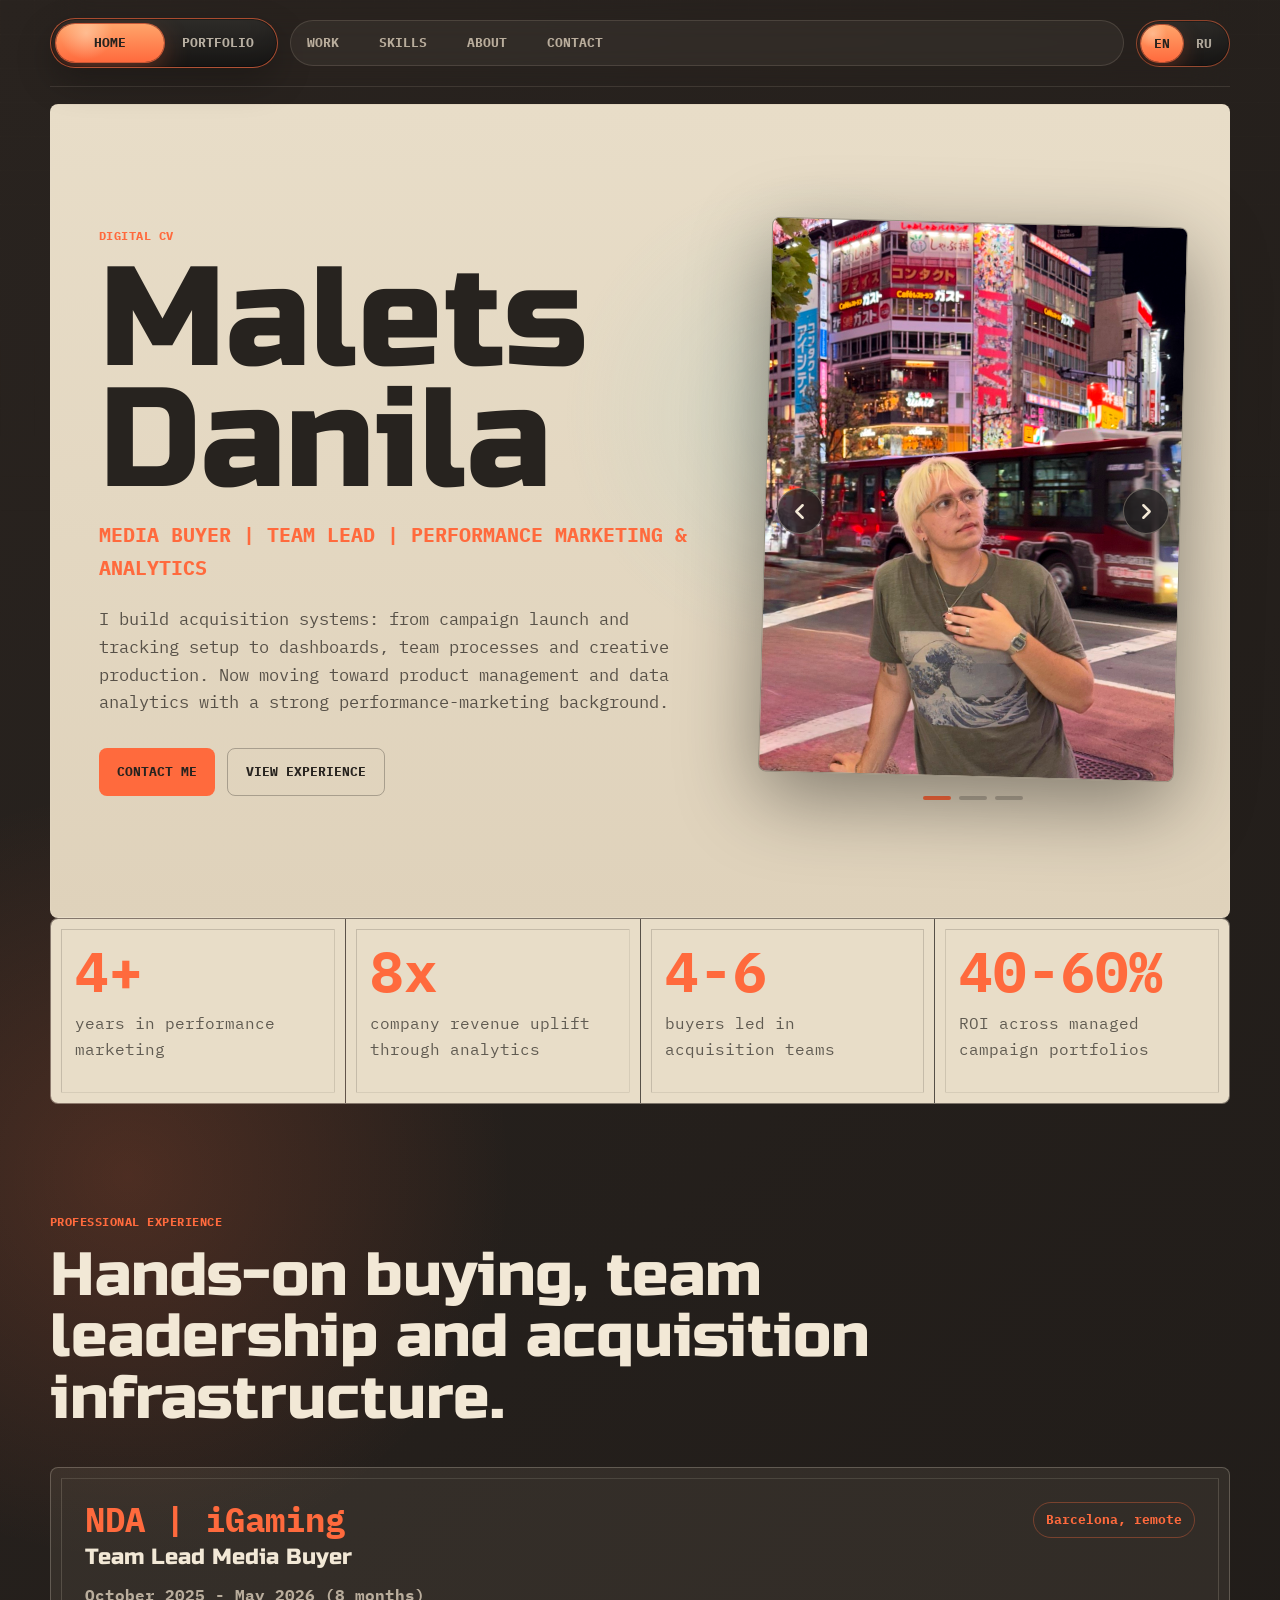
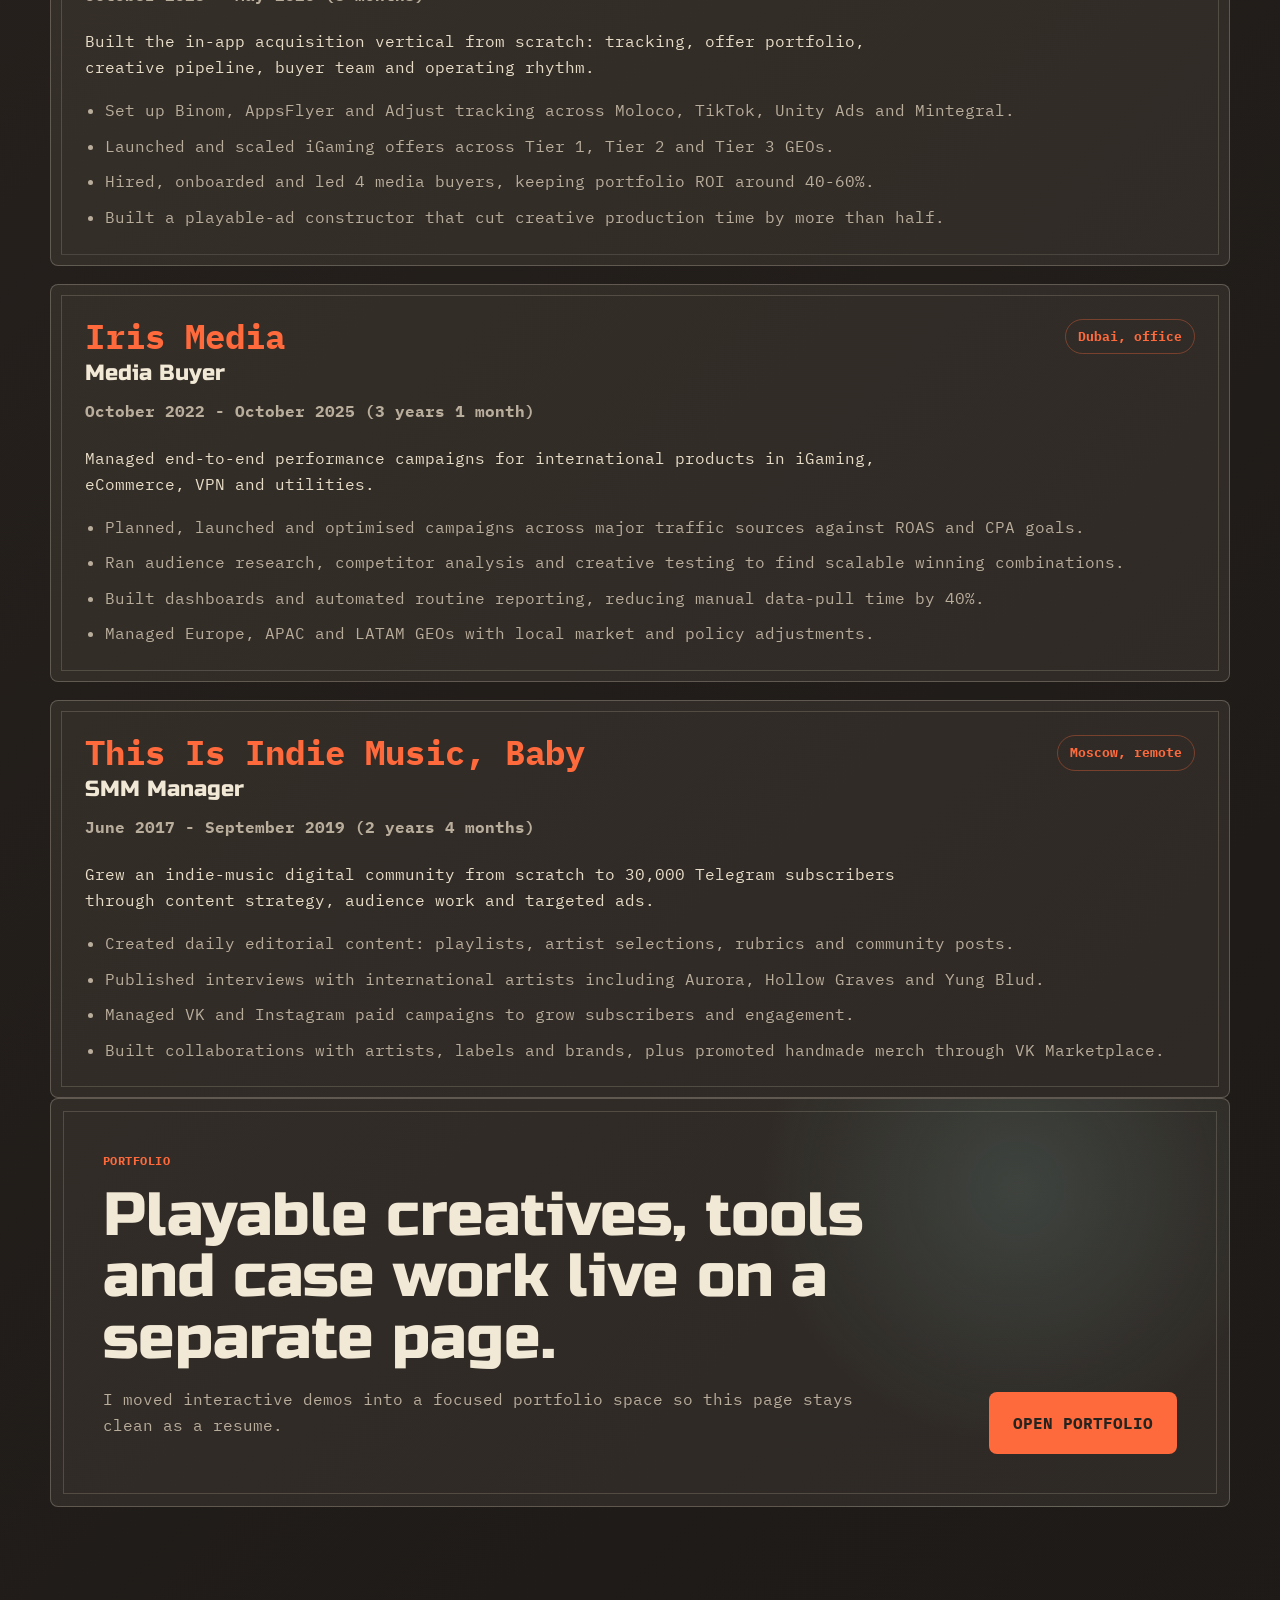
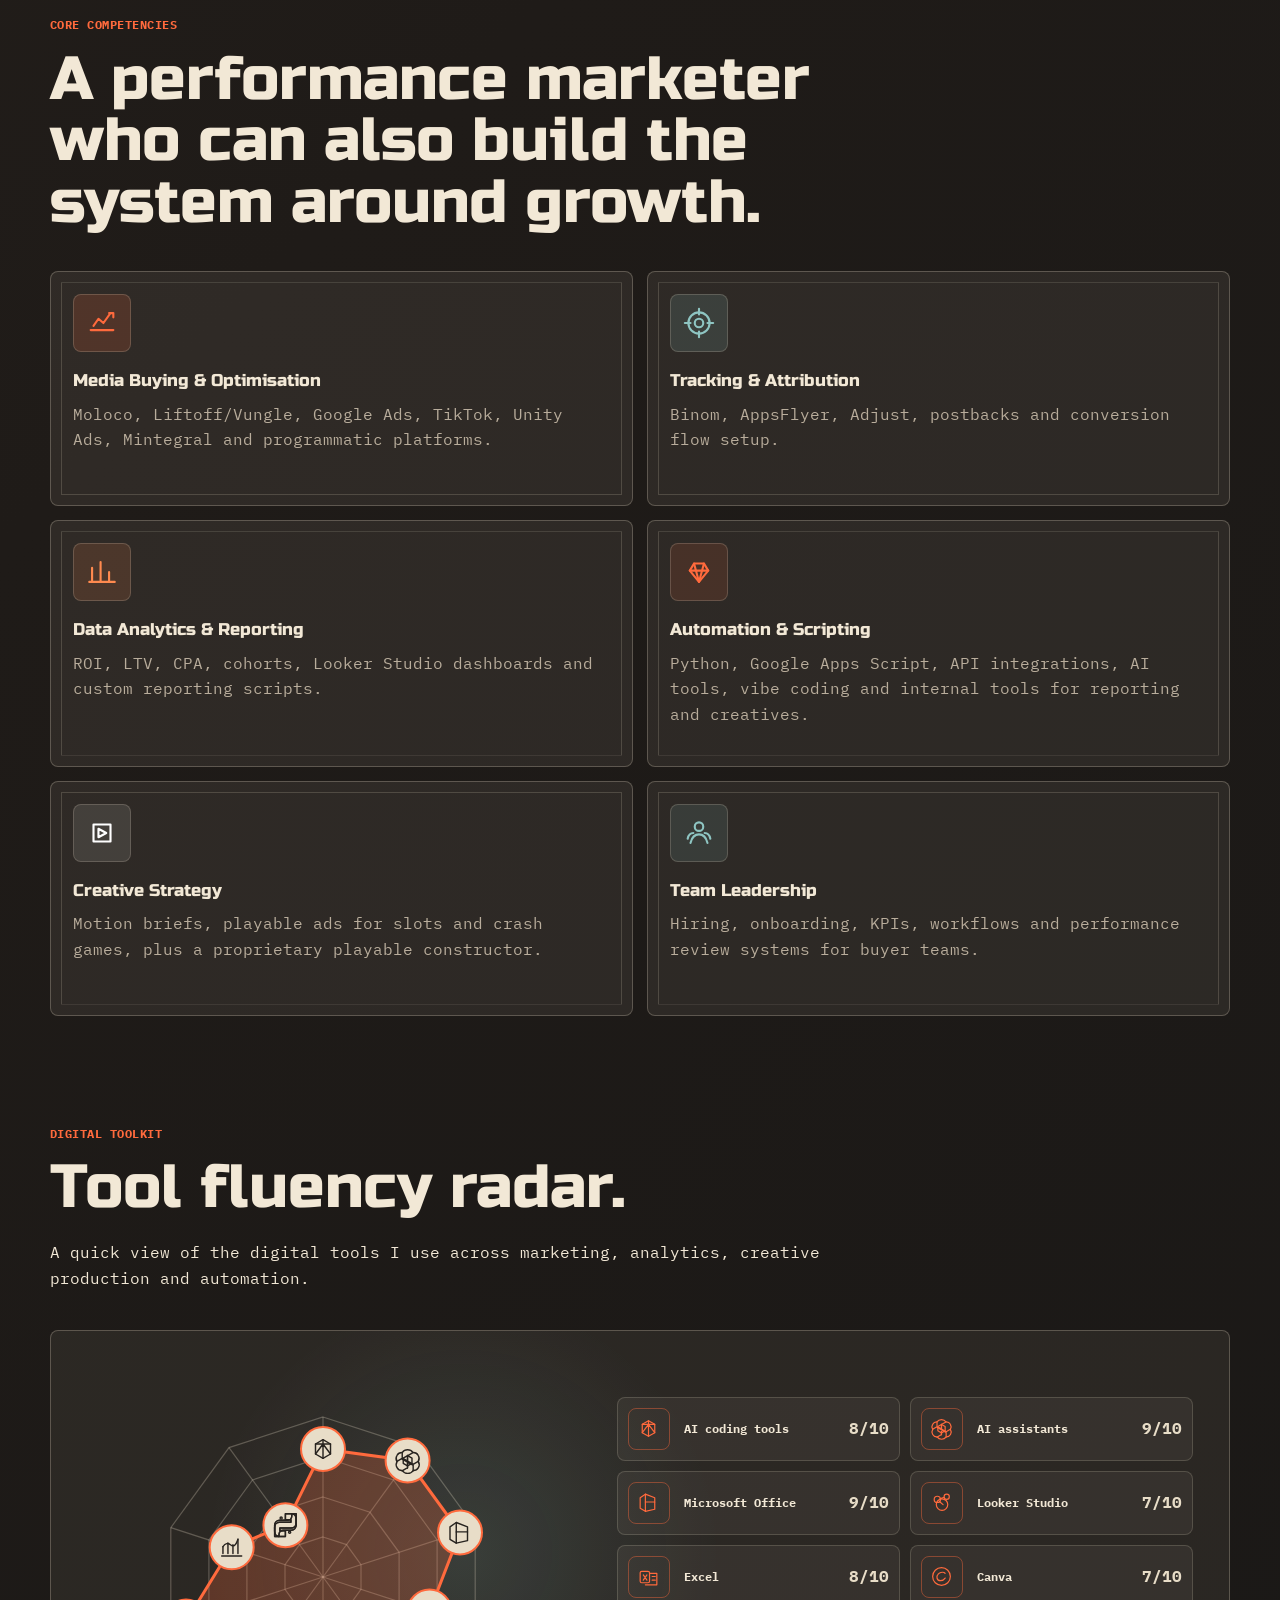
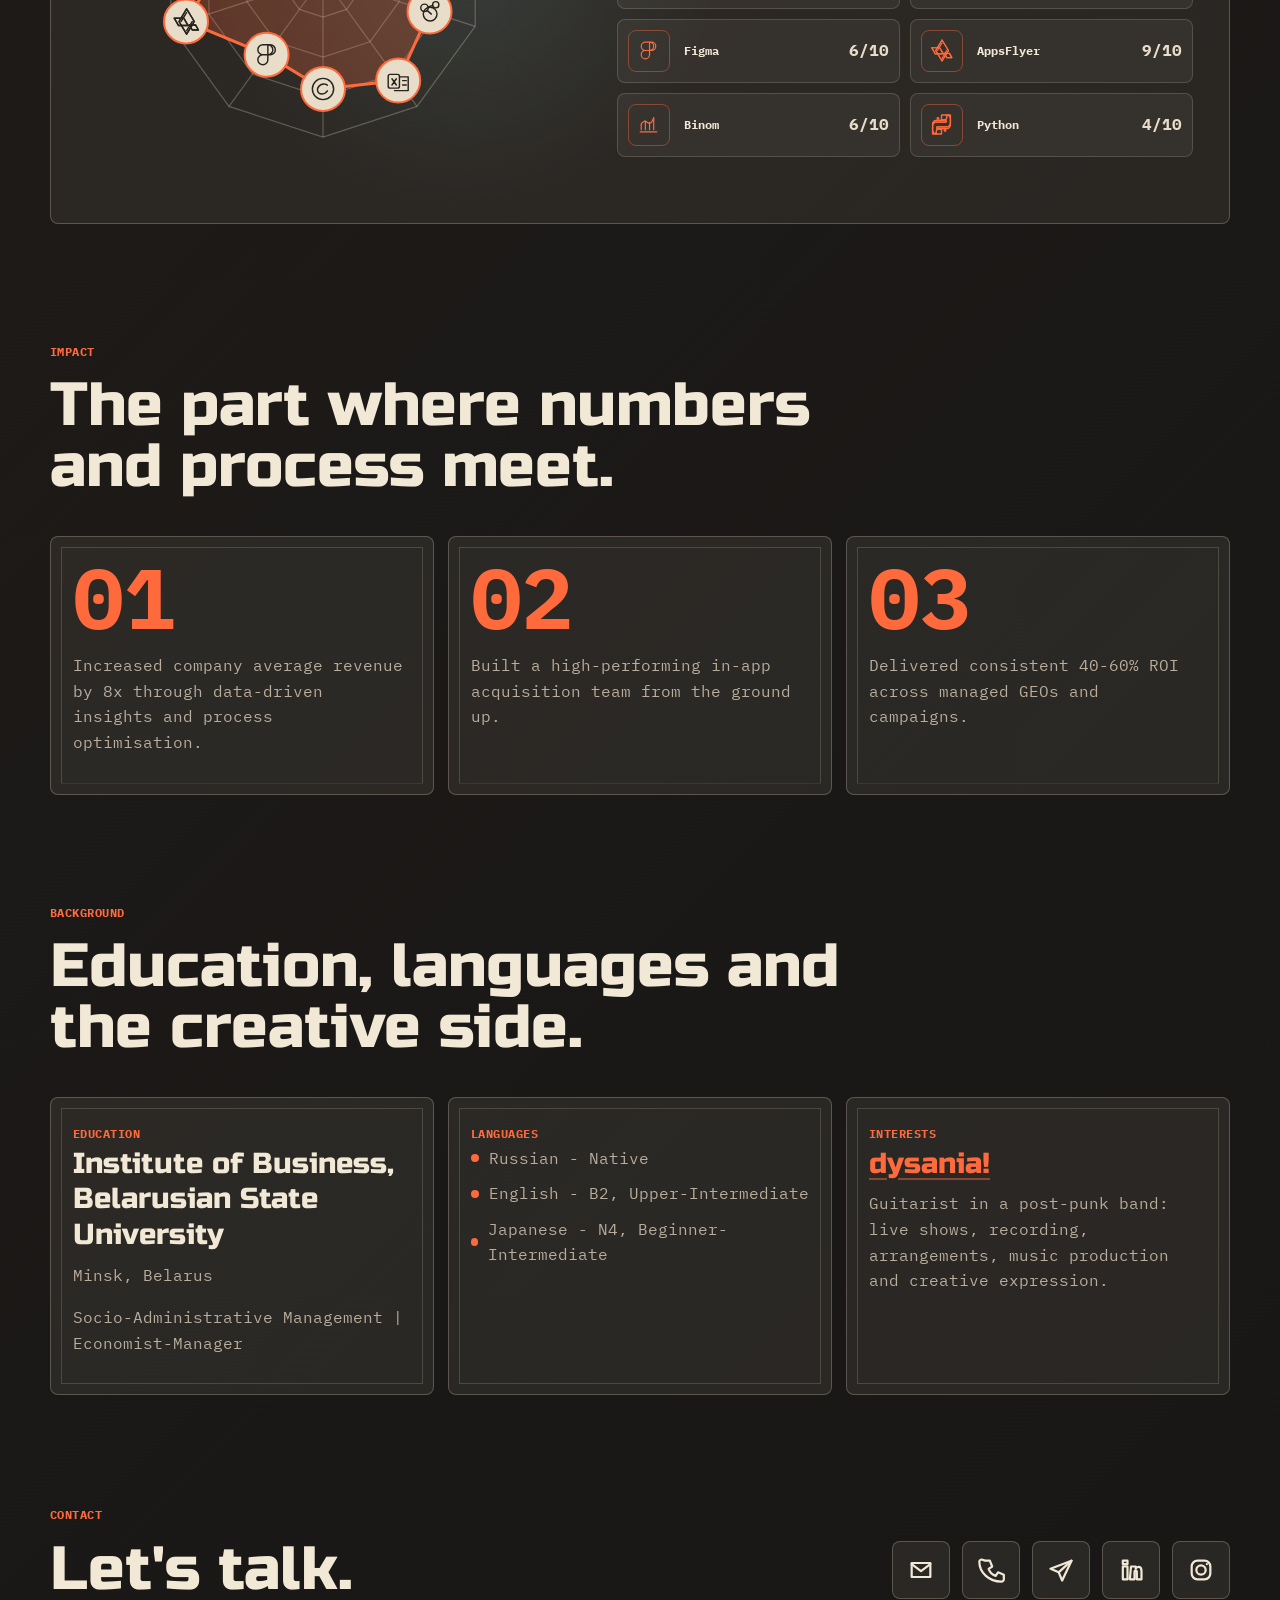
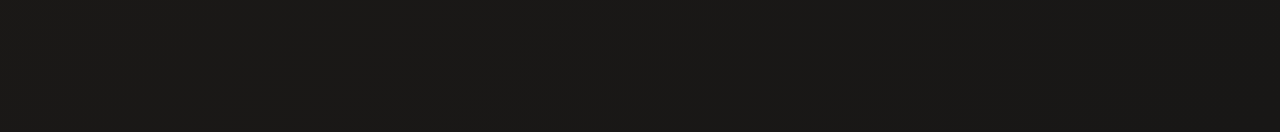
==== commit 2a38e5d7: "Add files via upload" ====
--- a/resume-site/index.html
+++ b/resume-site/index.html
@@ -111,8 +111,8 @@
         <div class="hero-visual" aria-label="Photos of Malets Danila">
           <div class="portrait-frame carousel" data-carousel>
             <img class="carousel-slide active" src="./assets/danila-malets.jpg" alt="Malets Danila in Tokyo at night" />
-            <img class="carousel-slide" src="./assets/danila-studio.jpg" alt="Malets Danila portrait in studio" />
-            <img class="carousel-slide" src="./assets/danila-guitar.jpg" alt="Malets Danila playing guitar" />
+            <img class="carousel-slide" src="./assets/danila-studio.jpg" alt="Malets Danila portrait in studio" loading="lazy" decoding="async" />
+            <img class="carousel-slide" src="./assets/danila-guitar.jpg" alt="Malets Danila playing guitar" loading="lazy" decoding="async" />
           </div>
           <div class="carousel-controls" aria-label="Photo controls">
             <button class="carousel-button" type="button" data-carousel-prev aria-label="Previous photo">
@@ -476,14 +476,9 @@
       </div>
     </div>
 
-    <div class="portfolio-jump" aria-label="Main section navigation">
-      <button type="button" data-home-prev aria-label="Previous section">
-        <svg viewBox="0 0 24 24" aria-hidden="true"><path d="m6 15 6-6 6 6" /></svg>
-      </button>
-      <button type="button" data-home-next aria-label="Next section">
-        <svg viewBox="0 0 24 24" aria-hidden="true"><path d="m6 9 6 6 6-6" /></svg>
-      </button>
-    </div>
+    <button class="scroll-top-button" type="button" data-scroll-top aria-label="Back to top" hidden>
+      <svg viewBox="0 0 24 24" aria-hidden="true"><path d="m6 15 6-6 6 6" /></svg>
+    </button>
 
     <script src="./script.js"></script>
   </body>
--- a/resume-site/styles.css
+++ b/resume-site/styles.css
@@ -1523,17 +1523,11 @@
   padding-bottom: 24vh;
 }
 
-.portfolio-jump {
+.scroll-top-button {
   position: fixed;
   right: 22px;
   bottom: 22px;
   z-index: 30;
-  display: grid;
-  grid-template-columns: 1fr 1fr;
-  gap: 8px;
-}
-
-.portfolio-jump button {
   display: grid;
   width: 46px;
   height: 46px;
@@ -1544,14 +1538,28 @@
   color: var(--text);
   cursor: pointer;
   backdrop-filter: blur(12px);
-}
-
-.portfolio-jump button:hover {
+  opacity: 1;
+  transform: translateY(0);
+  transition:
+    opacity 220ms ease,
+    transform 220ms ease,
+    border-color 180ms ease,
+    color 180ms ease;
+}
+
+.scroll-top-button[hidden] {
+  display: grid;
+  opacity: 0;
+  pointer-events: none;
+  transform: translateY(14px);
+}
+
+.scroll-top-button:hover {
   border-color: rgba(255, 106, 61, 0.62);
   color: var(--red);
 }
 
-.portfolio-jump svg {
+.scroll-top-button svg {
   width: 24px;
   height: 24px;
   fill: none;
@@ -1989,9 +1997,29 @@
     font-size: clamp(2.35rem, 11vw, 3.5rem);
   }
 
+  .portfolio-hero {
+    background:
+      radial-gradient(circle at 82% 22%, rgba(142, 197, 194, 0.16), transparent 14rem),
+      linear-gradient(160deg, rgba(38, 33, 29, 0.98), rgba(24, 23, 22, 0.98));
+    color: var(--text);
+  }
+
+  .portfolio-hero p:not(.section-kicker) {
+    color: var(--muted);
+  }
+
   .hero {
     padding-top: 34px;
     padding-bottom: 34px;
+    background:
+      radial-gradient(circle at 64% 28%, rgba(142, 197, 194, 0.16), transparent 14rem),
+      linear-gradient(160deg, rgba(38, 33, 29, 0.98), rgba(24, 23, 22, 0.98));
+    color: var(--text);
+  }
+
+  .hero-summary,
+  .hero-role {
+    color: var(--muted);
   }
 
   .eyebrow,
@@ -2040,7 +2068,7 @@
   }
 
   .phone-shell {
-    width: min(330px, 100%);
+    width: min(300px, 82vw);
     border-radius: 34px;
     padding: 13px;
   }
@@ -2100,14 +2128,9 @@
     right: max(8px, env(safe-area-inset-right));
   }
 
-  .portfolio-jump {
+  .scroll-top-button {
     right: max(10px, env(safe-area-inset-right));
     bottom: max(10px, env(safe-area-inset-bottom));
-    max-width: calc(100vw - 20px);
-    gap: 6px;
-  }
-
-  .portfolio-jump button {
     width: 42px;
     height: 42px;
   }
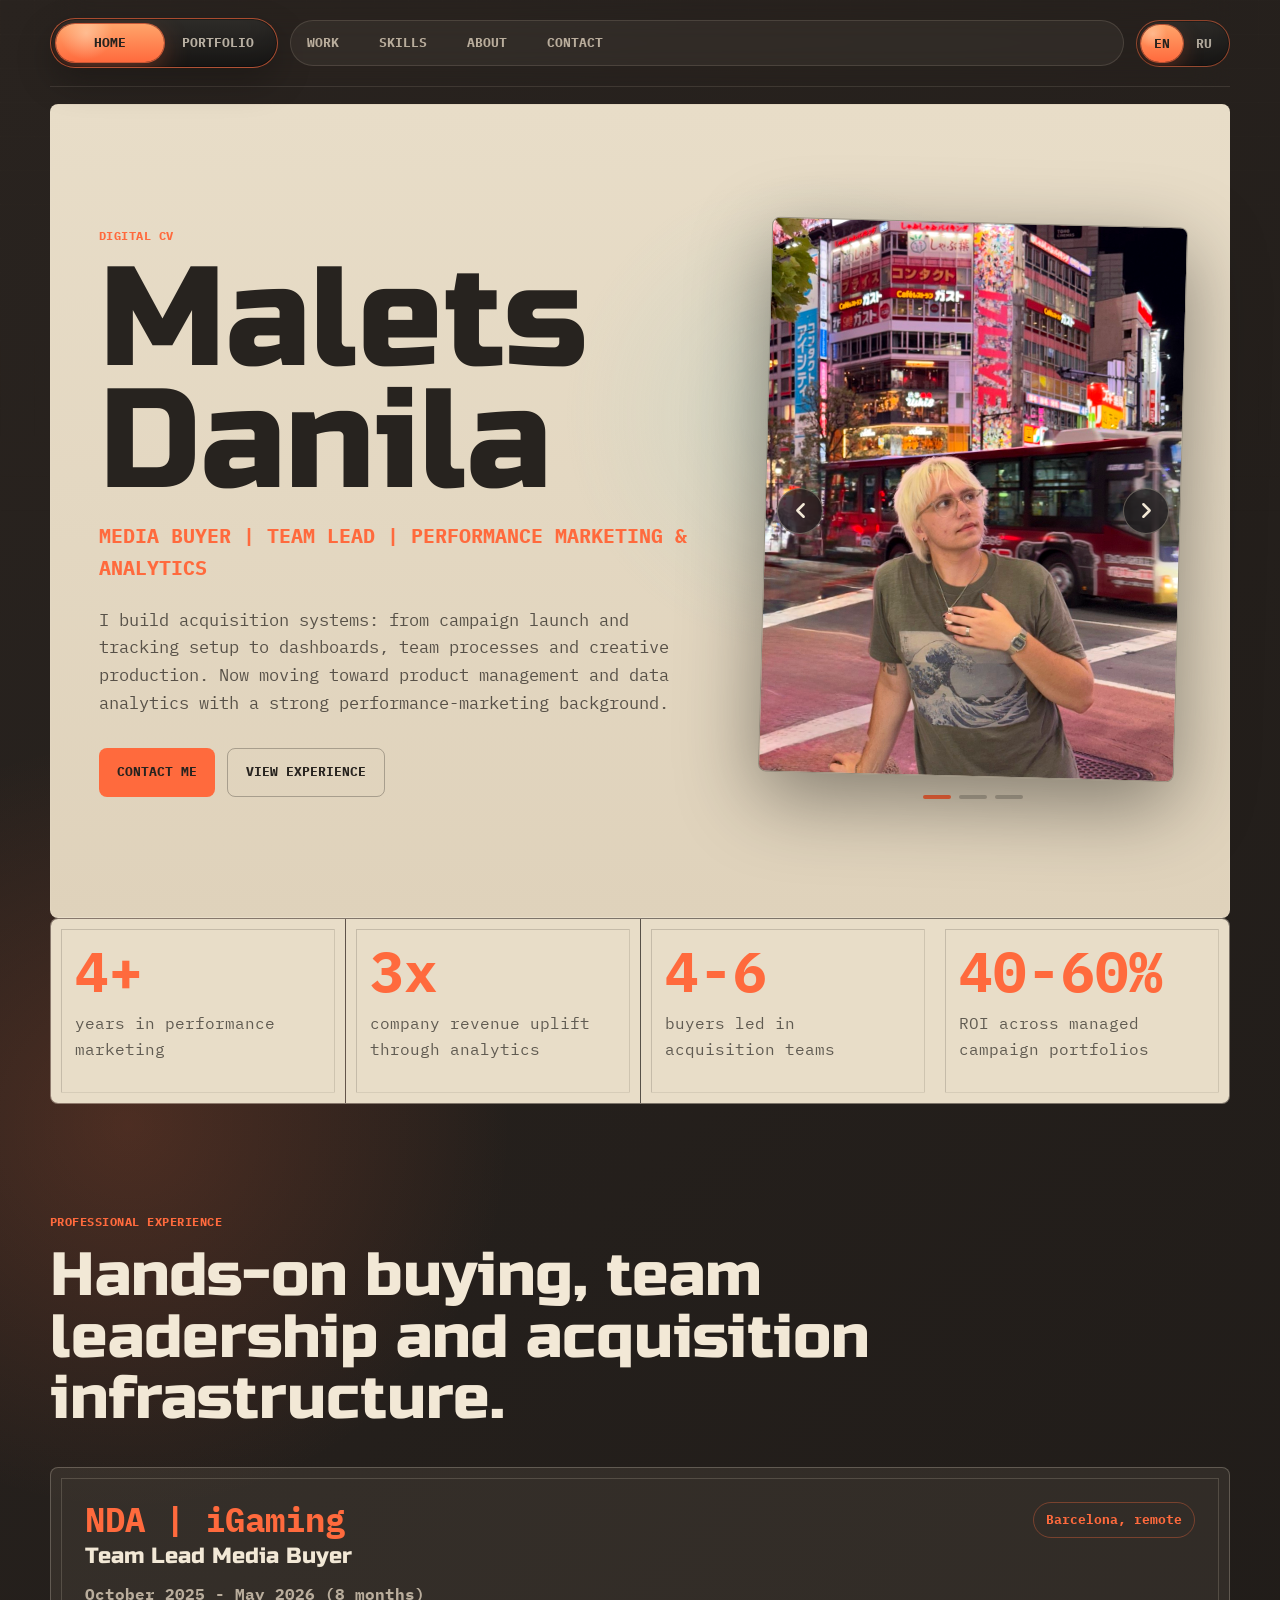
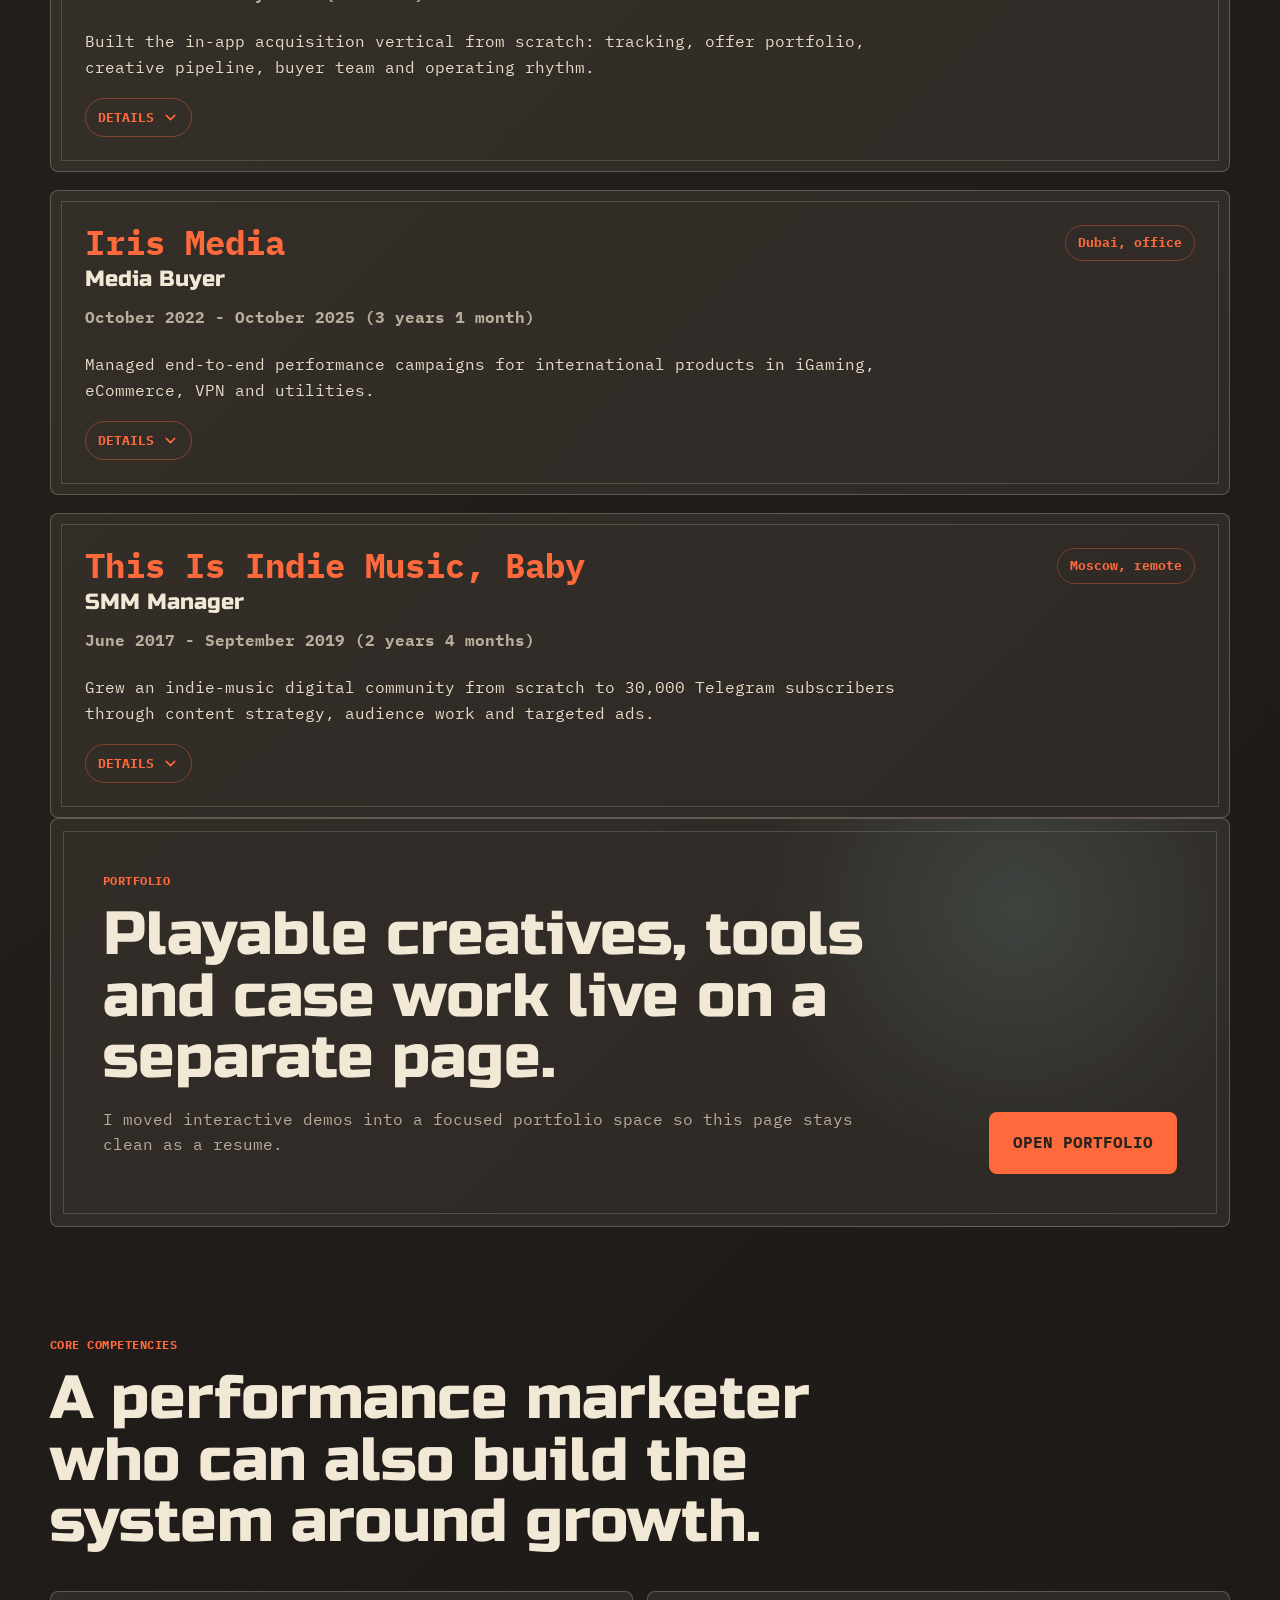
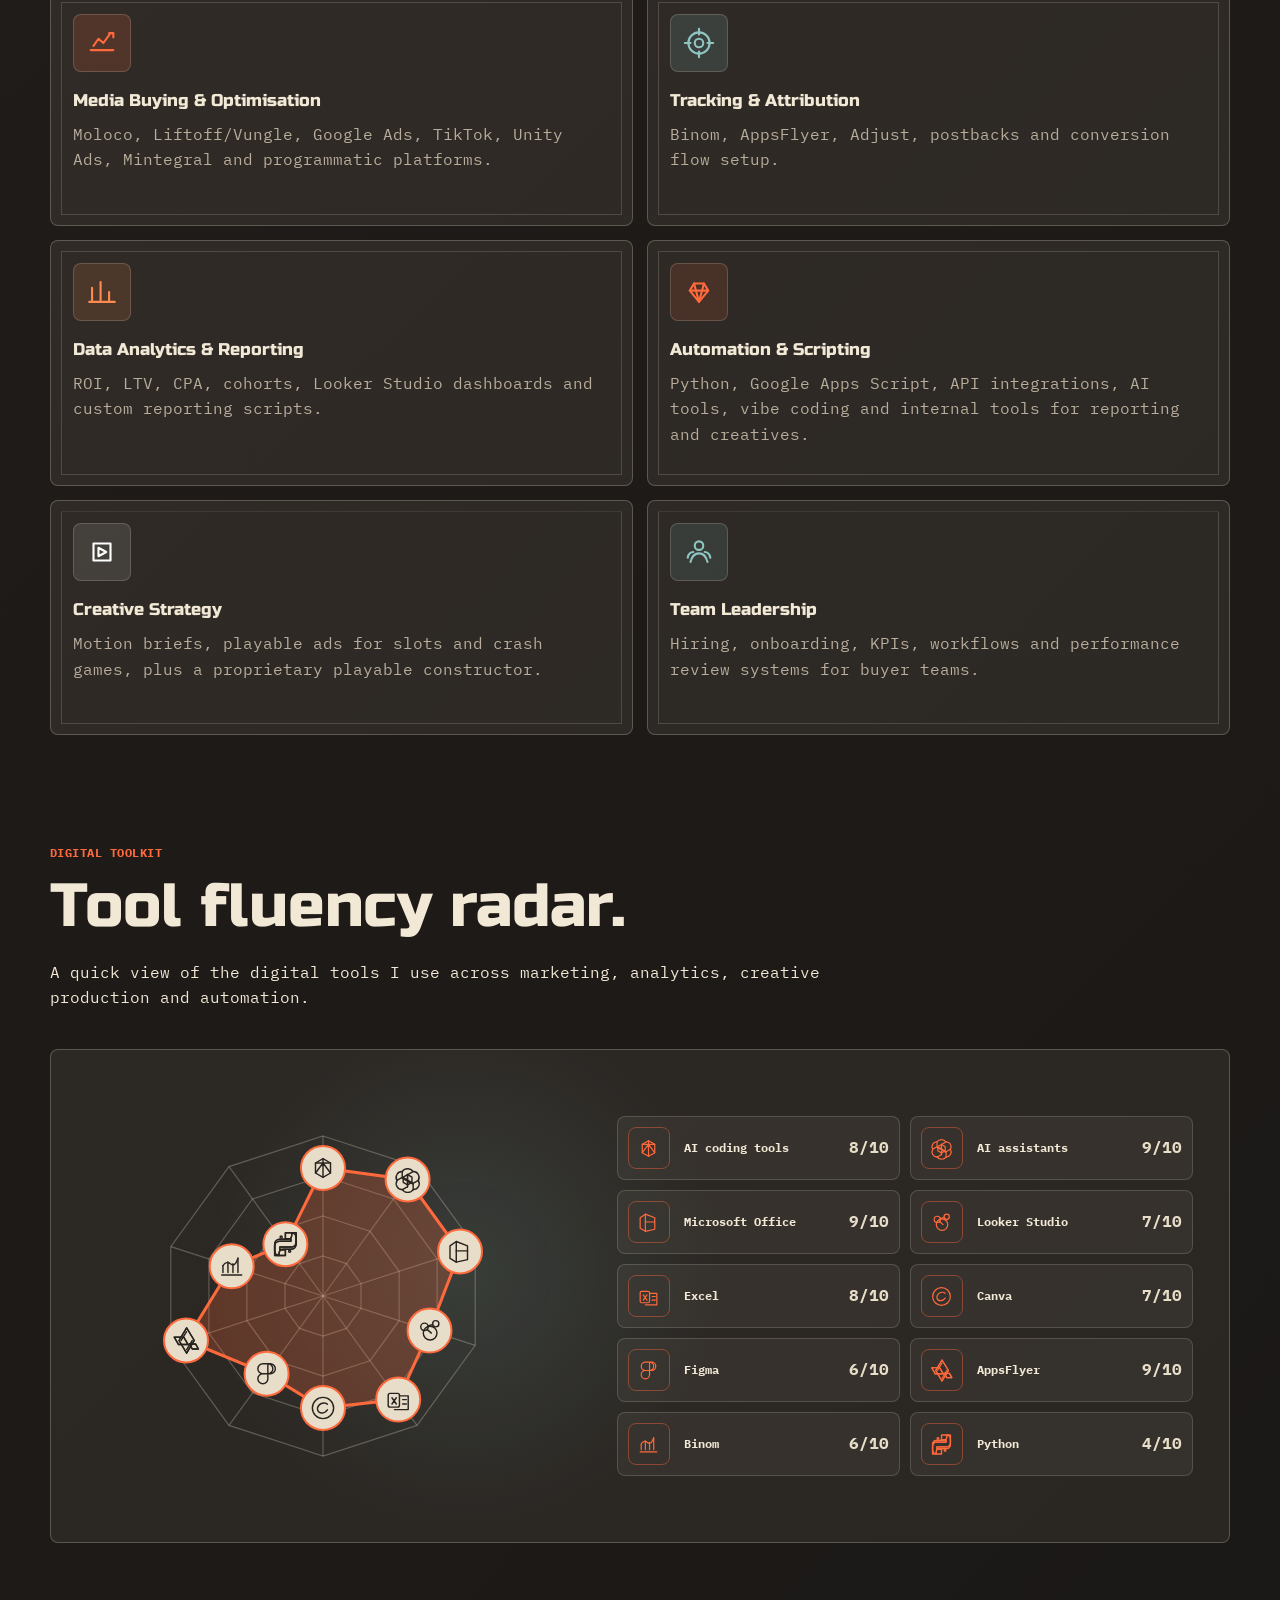
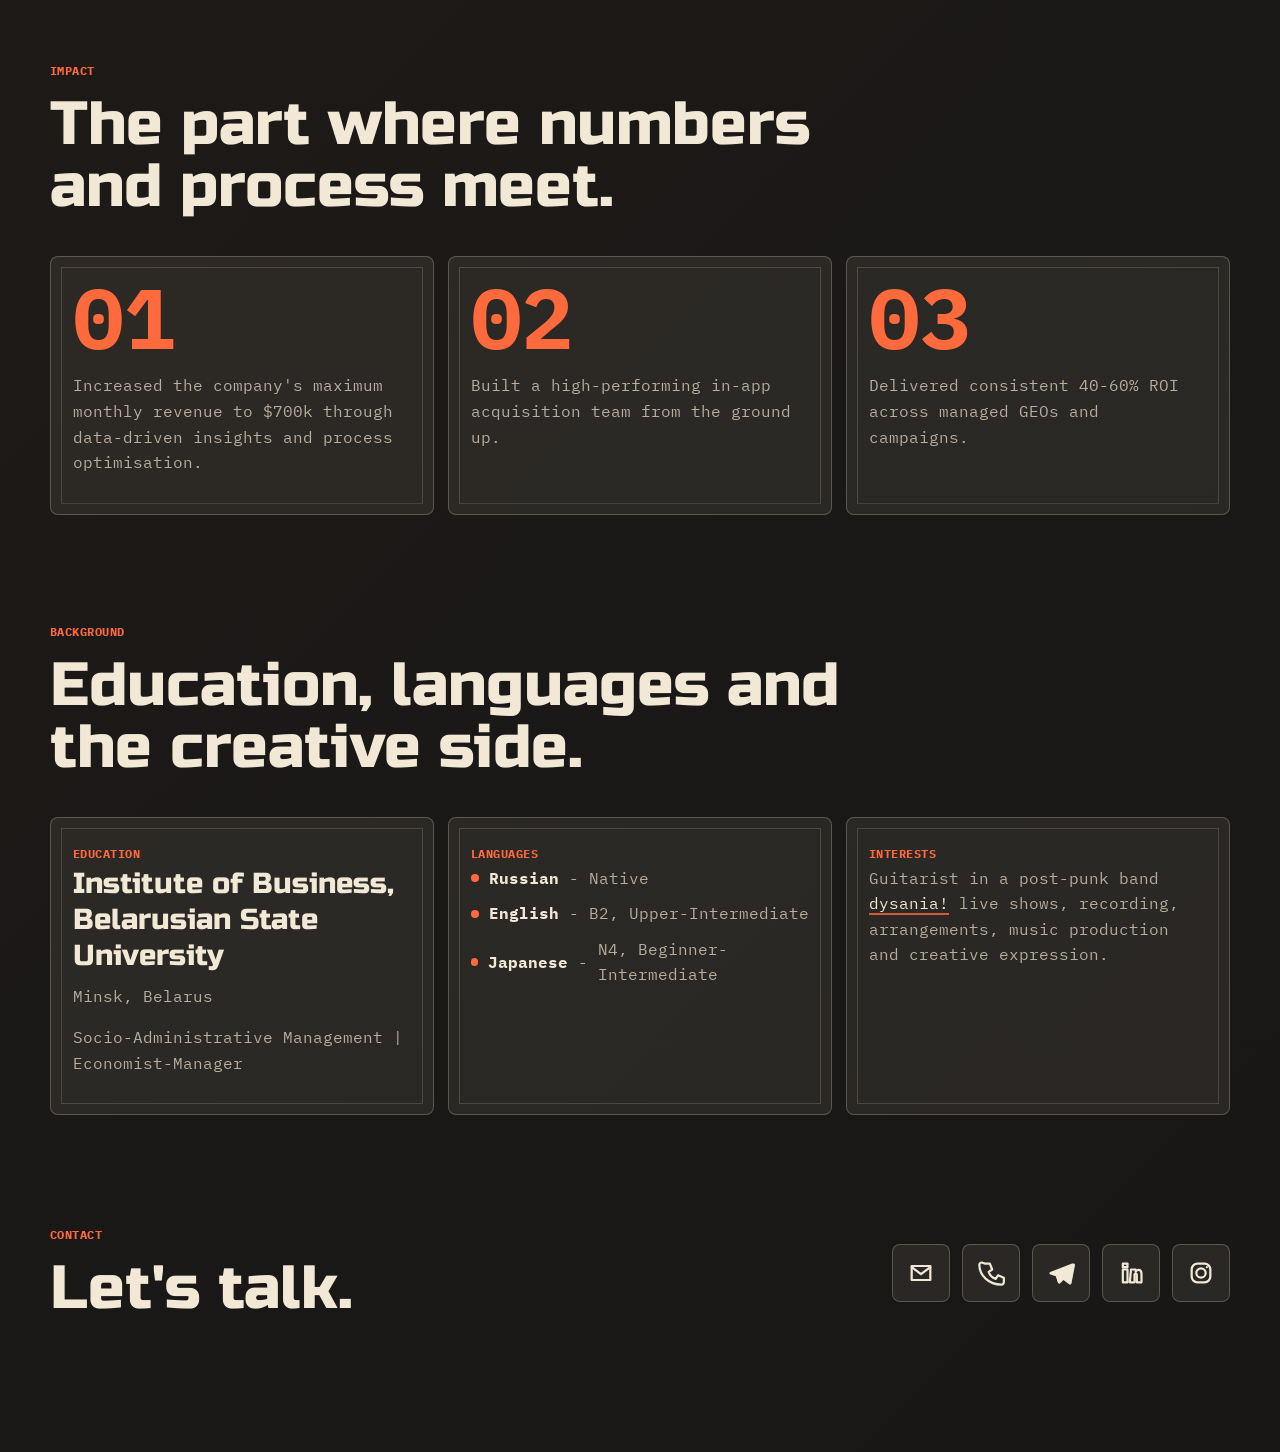
==== commit bfa66256: "Add files via upload" ====
--- a/resume-site/index.html
+++ b/resume-site/index.html
@@ -3,6 +3,8 @@
   <head>
     <meta charset="utf-8" />
     <meta name="viewport" content="width=device-width, initial-scale=1" />
+    <meta name="theme-color" content="#181716" />
+    <meta name="color-scheme" content="dark" />
     <meta
       name="description"
       content="Malets Danila - Media Buyer, Team Lead, Performance Marketing and Analytics."
@@ -136,7 +138,7 @@
           <p data-i18n="metrics.years">years in performance marketing</p>
         </article>
         <article>
-          <span>8x</span>
+          <span>3x</span>
           <p data-i18n="metrics.revenue">company revenue uplift through analytics</p>
         </article>
         <article>
@@ -168,12 +170,18 @@
               Built the in-app acquisition vertical from scratch: tracking, offer portfolio,
               creative pipeline, buyer team and operating rhythm.
             </p>
-            <ul>
-              <li data-i18n="experience.lead.item1">Set up Binom, AppsFlyer and Adjust tracking across Moloco, TikTok, Unity Ads and Mintegral.</li>
-              <li data-i18n="experience.lead.item2">Launched and scaled iGaming offers across Tier 1, Tier 2 and Tier 3 GEOs.</li>
-              <li data-i18n="experience.lead.item3">Hired, onboarded and led 4 media buyers, keeping portfolio ROI around 40-60%.</li>
-              <li data-i18n="experience.lead.item4">Built a playable-ad constructor that cut creative production time by more than half.</li>
-            </ul>
+            <details class="experience-details">
+              <summary>
+                <span data-i18n="experience.details">Details</span>
+                <svg viewBox="0 0 24 24" aria-hidden="true"><path d="m6 9 6 6 6-6" /></svg>
+              </summary>
+              <ul>
+                <li data-i18n="experience.lead.item1">Set up Binom, AppsFlyer and Adjust tracking across Moloco, TikTok, Unity Ads and Mintegral.</li>
+                <li data-i18n="experience.lead.item2">Launched and scaled iGaming offers across Tier 1, Tier 2 and Tier 3 GEOs.</li>
+                <li data-i18n="experience.lead.item3">Hired, onboarded and led 4 media buyers, keeping portfolio ROI around 40-60%.</li>
+                <li data-i18n="experience.lead.item4">Built a playable-ad constructor that cut creative production time by more than half.</li>
+              </ul>
+            </details>
           </article>
 
           <article class="experience-card">
@@ -189,12 +197,18 @@
               Managed end-to-end performance campaigns for international products in iGaming,
               eCommerce, VPN and utilities.
             </p>
-            <ul>
-              <li data-i18n="experience.iris.item1">Planned, launched and optimised campaigns across major traffic sources against ROAS and CPA goals.</li>
-              <li data-i18n="experience.iris.item2">Ran audience research, competitor analysis and creative testing to find scalable winning combinations.</li>
-              <li data-i18n="experience.iris.item3">Built dashboards and automated routine reporting, reducing manual data-pull time by 40%.</li>
-              <li data-i18n="experience.iris.item4">Managed Europe, APAC and LATAM GEOs with local market and policy adjustments.</li>
-            </ul>
+            <details class="experience-details">
+              <summary>
+                <span data-i18n="experience.details">Details</span>
+                <svg viewBox="0 0 24 24" aria-hidden="true"><path d="m6 9 6 6 6-6" /></svg>
+              </summary>
+              <ul>
+                <li data-i18n="experience.iris.item1">Planned, launched and optimised campaigns across major traffic sources against ROAS and CPA goals.</li>
+                <li data-i18n="experience.iris.item2">Ran audience research, competitor analysis and creative testing to find scalable winning combinations.</li>
+                <li data-i18n="experience.iris.item3">Built dashboards and automated routine reporting, reducing manual data-pull time by 40%.</li>
+                <li data-i18n="experience.iris.item4">Managed Europe, APAC and LATAM GEOs with local market and policy adjustments.</li>
+              </ul>
+            </details>
           </article>
 
           <article class="experience-card">
@@ -210,12 +224,18 @@
               Grew an indie-music digital community from scratch to 30,000 Telegram subscribers through content strategy,
               audience work and targeted ads.
             </p>
-            <ul>
-              <li data-i18n="experience.indie.item1">Created daily editorial content: playlists, artist selections, rubrics and community posts.</li>
-              <li data-i18n="experience.indie.item2">Published interviews with international artists including Aurora, Hollow Graves and Yung Blud.</li>
-              <li data-i18n="experience.indie.item3">Managed VK and Instagram paid campaigns to grow subscribers and engagement.</li>
-              <li data-i18n="experience.indie.item4">Built collaborations with artists, labels and brands, plus promoted handmade merch through VK Marketplace.</li>
-            </ul>
+            <details class="experience-details">
+              <summary>
+                <span data-i18n="experience.details">Details</span>
+                <svg viewBox="0 0 24 24" aria-hidden="true"><path d="m6 9 6 6 6-6" /></svg>
+              </summary>
+              <ul>
+                <li data-i18n="experience.indie.item1">Created daily editorial content: playlists, artist selections, rubrics and community posts.</li>
+                <li data-i18n="experience.indie.item2">Published interviews with international artists including Aurora, Hollow Graves and Yung Blud.</li>
+                <li data-i18n="experience.indie.item3">Managed VK and Instagram paid campaigns to grow subscribers and engagement.</li>
+                <li data-i18n="experience.indie.item4">Built collaborations with artists, labels and brands, plus promoted handmade merch through VK Marketplace.</li>
+              </ul>
+            </details>
           </article>
         </div>
       </section>
@@ -382,7 +402,7 @@
         <div class="achievement-grid">
           <article>
             <span>01</span>
-            <p data-i18n="achievements.item1">Increased company average revenue by 8x through data-driven insights and process optimisation.</p>
+            <p data-i18n="achievements.item1">Increased the company's maximum monthly revenue to $700k through data-driven insights and process optimisation.</p>
           </article>
           <article>
             <span>02</span>
@@ -410,16 +430,17 @@
           <article class="about-card">
             <span class="about-label" data-i18n="languages.kicker">Languages</span>
             <ul class="clean-list">
-              <li data-i18n="languages.ru">Russian - Native</li>
-              <li data-i18n="languages.en">English - B2, Upper-Intermediate</li>
-              <li data-i18n="languages.jp">Japanese - N4, Beginner-Intermediate</li>
+              <li><strong data-i18n="languages.ru.name">Russian</strong><span> - </span><span data-i18n="languages.ru.level">Native</span></li>
+              <li><strong data-i18n="languages.en.name">English</strong><span> - </span><span data-i18n="languages.en.level">B2, Upper-Intermediate</span></li>
+              <li><strong data-i18n="languages.jp.name">Japanese</strong><span> - </span><span data-i18n="languages.jp.level">N4, Beginner-Intermediate</span></li>
             </ul>
           </article>
           <article class="about-card wide">
             <span class="about-label" data-i18n="interests.kicker">Interests</span>
-            <h3><a href="https://band.link/dysania" target="_blank" rel="noreferrer">dysania!</a></h3>
-            <p data-i18n="interests.body">
-              Guitarist in a post-punk band: live shows, recording, arrangements, music production and creative expression.
+            <p class="interests-text">
+              <span data-i18n="interests.prefix">Guitarist in a post-punk band</span>
+              <a href="https://band.link/dysania" target="_blank" rel="noreferrer">dysania!</a>
+              <span data-i18n="interests.suffix">live shows, recording, arrangements, music production and creative expression.</span>
             </p>
           </article>
         </div>
@@ -456,7 +477,7 @@
             <svg viewBox="0 0 24 24" aria-hidden="true"><path d="M7 4h4l2 5-3 2c1 3 3 5 6 6l2-3 5 2v4c0 1-1 2-2 2C10 22 2 14 2 5c0-1 1-2 2-2Z" /></svg>
           </button>
           <a class="contact-icon" href="https://t.me/Denial43" target="_blank" rel="noreferrer" aria-label="Telegram">
-            <svg viewBox="0 0 24 24" aria-hidden="true"><path d="M21 4 3 11l7 3 3 7 8-17Z" /><path d="m10 14 11-10" /></svg>
+            <svg viewBox="0 0 24 24" aria-hidden="true"><path d="M21.5 3.8 2.8 11.1c-1 .4-1 1.8.1 2.1l4.7 1.5 1.8 5.7c.3.9 1.4 1.1 2 .4l2.7-2.8 4.8 3.6c.8.6 2 .1 2.1-.9l3-15.3c.2-1.1-.9-1.9-1.9-1.5Z" /><path d="m7.7 14.5 9.9-6.3-7.8 8.4-.3 3.5" /></svg>
           </a>
           <a class="contact-icon" href="https://www.linkedin.com/in/denial43/" target="_blank" rel="noreferrer" aria-label="LinkedIn">
             <svg viewBox="0 0 24 24" aria-hidden="true"><path d="M5 9h4v11H5zM5 4h4v3H5zM12 9h4v2c1-2 5-3 5 2v7h-4v-6c0-2-2-2-2 0v6h-4z" /></svg>
--- a/resume-site/styles.css
+++ b/resume-site/styles.css
@@ -23,24 +23,32 @@
 
 html {
   width: 100%;
+  min-height: 100%;
   max-width: 100%;
   overflow-x: hidden;
-  scroll-behavior: smooth;
+  overflow-anchor: none;
+  color-scheme: dark;
+  scroll-behavior: auto;
+  -webkit-text-size-adjust: 100%;
 }
 
 body {
   width: 100%;
   max-width: 100%;
   margin: 0;
-  min-height: 100vh;
+  min-height: 100%;
   overflow-x: hidden;
+  overflow-anchor: none;
+  touch-action: pan-y;
   background:
     radial-gradient(circle at 52% 8%, rgba(142, 197, 194, 0.12), transparent 20rem),
     radial-gradient(circle at 10% 18%, rgba(255, 106, 61, 0.18), transparent 24rem),
     linear-gradient(135deg, #29231f 0%, #1f1b18 48%, #181716 100%);
+  background-color: #181716;
   color: var(--text);
   font-family: var(--font-body);
   line-height: 1.6;
+  -webkit-overflow-scrolling: touch;
 }
 
 body.lightbox-open {
@@ -955,6 +963,52 @@
   padding-left: 20px;
 }
 
+.experience-details {
+  margin-top: 16px;
+}
+
+.experience-details summary {
+  display: inline-flex;
+  align-items: center;
+  gap: 8px;
+  border: 1px solid rgba(255, 106, 61, 0.38);
+  border-radius: 999px;
+  padding: 8px 12px;
+  color: var(--red);
+  cursor: pointer;
+  font-size: 0.82rem;
+  font-weight: 800;
+  list-style: none;
+  text-transform: uppercase;
+}
+
+.experience-details summary::-webkit-details-marker {
+  display: none;
+}
+
+.experience-details svg {
+  width: 17px;
+  height: 17px;
+  fill: none;
+  stroke: currentColor;
+  stroke-width: 2.2;
+  stroke-linecap: round;
+  stroke-linejoin: round;
+  transition: transform 180ms ease;
+}
+
+.experience-details[open] svg {
+  transform: rotate(180deg);
+}
+
+.experience-details ul {
+  margin-top: 14px;
+}
+
+.experience-details[open] ul {
+  animation: detailsReveal 360ms cubic-bezier(0.16, 1, 0.3, 1) both;
+}
+
 .playable-section {
   scroll-margin-top: 96px;
 }
@@ -1115,6 +1169,29 @@
   background: #000;
 }
 
+@media (hover: none), (pointer: coarse) {
+  .playable-frame {
+    pointer-events: none !important;
+  }
+
+  .section-reveal > * {
+    transform: none;
+    transition: opacity 520ms cubic-bezier(0.16, 1, 0.3, 1);
+  }
+
+  .section-reveal.visible > * {
+    transform: none;
+  }
+
+  .section-reveal.visible .skill-card,
+  .section-reveal.visible .experience-card,
+  .section-reveal.visible .achievement-grid article,
+  .section-reveal.visible .about-card,
+  .section-reveal.visible .tool-list article {
+    animation-name: itemFadeReveal;
+  }
+}
+
 .playable-panel {
   max-width: 650px;
 }
@@ -1210,15 +1287,15 @@
 }
 
 .constructor-section {
-  padding-top: 18vh;
+  padding-top: 118px;
+  margin-top: clamp(72px, 12vh, 150px);
 }
 
 .portfolio-block {
   position: relative;
-  min-height: calc(100vh - 90px);
-  display: grid;
-  align-items: center;
-  scroll-margin-top: 90px;
+  min-height: 0;
+  display: block;
+  scroll-margin-top: 110px;
 }
 
 .portfolio-block::before {
@@ -1444,8 +1521,9 @@
 }
 
 .static-banners-section {
-  padding-top: 18vh;
-  padding-bottom: 34vh;
+  margin-top: clamp(72px, 12vh, 150px);
+  padding-top: 118px;
+  padding-bottom: 160px;
 }
 
 .static-banners-showcase {
@@ -1520,7 +1598,7 @@
 
 .portfolio-contact {
   padding-top: 0;
-  padding-bottom: 24vh;
+  padding-bottom: 150px;
 }
 
 .scroll-top-button {
@@ -1619,10 +1697,16 @@
 }
 
 .about-card.wide a {
-  color: var(--red);
+  color: var(--text);
   text-decoration: underline;
-  text-decoration-color: rgba(255, 106, 61, 0.45);
-  text-underline-offset: 5px;
+  text-decoration-color: rgba(255, 106, 61, 0.78);
+  text-decoration-thickness: 2px;
+  text-underline-offset: 4px;
+}
+
+.interests-text {
+  margin: 0;
+  color: var(--muted);
 }
 
 .clean-list {
@@ -1637,6 +1721,15 @@
   display: flex;
   align-items: center;
   gap: 10px;
+}
+
+.clean-list strong {
+  color: var(--text);
+  font-weight: 900;
+}
+
+.clean-list span {
+  color: var(--muted);
 }
 
 .clean-list li::before {
@@ -1706,6 +1799,11 @@
   stroke-linejoin: round;
 }
 
+.contact-icon[aria-label="Telegram"] svg {
+  fill: currentColor;
+  stroke: none;
+}
+
 .contact-popover {
   position: fixed;
   z-index: 50;
@@ -1752,16 +1850,21 @@
 }
 
 .section-reveal {
+  overflow-anchor: none;
+}
+
+.section-reveal > * {
   opacity: 0;
-  transform: translate3d(0, 28px, 0) scale(0.985);
+  transform: translate3d(0, 16px, 0);
+  will-change: opacity, transform;
   transition:
-    opacity 760ms cubic-bezier(0.16, 1, 0.3, 1),
-    transform 760ms cubic-bezier(0.16, 1, 0.3, 1);
-}
-
-.section-reveal.visible {
+    opacity 620ms cubic-bezier(0.16, 1, 0.3, 1),
+    transform 620ms cubic-bezier(0.16, 1, 0.3, 1);
+}
+
+.section-reveal.visible > * {
   opacity: 1;
-  transform: translate3d(0, 0, 0) scale(1);
+  transform: translate3d(0, 0, 0);
 }
 
 .section-reveal.visible .skill-card,
@@ -1829,11 +1932,31 @@
 @keyframes itemReveal {
   from {
     opacity: 0;
-    transform: translate3d(0, 18px, 0) scale(0.98);
+    transform: translate3d(0, 10px, 0) scale(0.99);
   }
   to {
     opacity: 1;
     transform: translate3d(0, 0, 0) scale(1);
+  }
+}
+
+@keyframes detailsReveal {
+  from {
+    opacity: 0;
+    transform: translate3d(0, -8px, 0);
+  }
+  to {
+    opacity: 1;
+    transform: translate3d(0, 0, 0);
+  }
+}
+
+@keyframes itemFadeReveal {
+  from {
+    opacity: 0;
+  }
+  to {
+    opacity: 1;
   }
 }
 
@@ -1938,6 +2061,35 @@
     gap: 32px;
     min-height: auto;
     padding-top: 34px;
+    background:
+      radial-gradient(circle at 64% 28%, rgba(142, 197, 194, 0.18), transparent 14rem),
+      linear-gradient(180deg, var(--paper) 0%, #dfd2bb 100%);
+    color: var(--ink);
+  }
+
+  .hero-summary,
+  .hero-role {
+    color: rgba(39, 35, 31, 0.72);
+  }
+
+  .secondary-action {
+    border-color: rgba(39, 35, 31, 0.3);
+    color: var(--ink);
+  }
+
+  .portfolio-hero,
+  .portfolio-cta,
+  .portfolio-next {
+    background:
+      radial-gradient(circle at 82% 22%, rgba(142, 197, 194, 0.16), transparent 14rem),
+      linear-gradient(180deg, var(--paper) 0%, #dfd2bb 100%);
+    color: var(--ink);
+  }
+
+  .portfolio-hero p:not(.section-kicker),
+  .portfolio-cta p:not(.section-kicker),
+  .portfolio-next p:not(.section-kicker) {
+    color: rgba(39, 35, 31, 0.72);
   }
 
   .hero-visual {
@@ -1985,6 +2137,41 @@
     max-width: calc(100vw - 24px);
   }
 
+  .site-header {
+    grid-template-columns: minmax(104px, 0.82fr) minmax(0, 1fr) auto;
+    gap: 4px;
+  }
+
+  .view-switch-button {
+    min-width: 0;
+    padding: 6px 5px;
+    font-size: clamp(0.48rem, 2.35vw, 0.58rem);
+  }
+
+  .top-nav {
+    display: grid;
+    grid-auto-flow: column;
+    grid-auto-columns: minmax(0, 1fr);
+    gap: 3px;
+    overflow: visible;
+    padding: 2px;
+  }
+
+  .top-nav a {
+    min-width: 0;
+    min-height: 31px;
+    justify-content: center;
+    padding: 5px 3px;
+    font-size: clamp(0.46rem, 2.25vw, 0.56rem);
+    white-space: nowrap;
+  }
+
+  .language-button {
+    min-width: 24px;
+    padding: 6px 4px;
+    font-size: 0.58rem;
+  }
+
   h1 {
     font-size: clamp(3.35rem, 18vw, 5.3rem);
   }
@@ -2000,44 +2187,118 @@
   .portfolio-hero {
     background:
       radial-gradient(circle at 82% 22%, rgba(142, 197, 194, 0.16), transparent 14rem),
-      linear-gradient(160deg, rgba(38, 33, 29, 0.98), rgba(24, 23, 22, 0.98));
-    color: var(--text);
+      linear-gradient(180deg, var(--paper) 0%, #dfd2bb 100%);
+    color: var(--ink);
   }
 
   .portfolio-hero p:not(.section-kicker) {
-    color: var(--muted);
+    color: rgba(39, 35, 31, 0.72);
   }
 
   .hero {
+    display: grid;
+    grid-template-columns: minmax(0, 1fr) minmax(132px, 40%);
+    grid-template-areas:
+      "eyebrow visual"
+      "name visual"
+      "role role"
+      "summary summary"
+      "actions actions";
+    column-gap: 12px;
+    row-gap: 12px;
+    align-items: start;
     padding-top: 34px;
     padding-bottom: 34px;
     background:
-      radial-gradient(circle at 64% 28%, rgba(142, 197, 194, 0.16), transparent 14rem),
-      linear-gradient(160deg, rgba(38, 33, 29, 0.98), rgba(24, 23, 22, 0.98));
-    color: var(--text);
+      radial-gradient(circle at 64% 28%, rgba(142, 197, 194, 0.18), transparent 14rem),
+      linear-gradient(180deg, var(--paper) 0%, #dfd2bb 100%);
+    color: var(--ink);
+  }
+
+  .hero-copy {
+    display: contents;
+  }
+
+  .hero-copy .eyebrow,
+  .hero-copy h1,
+  .hero-copy .hero-role,
+  .hero-copy .hero-summary,
+  .hero-copy .hero-actions {
+    min-width: 0;
+  }
+
+  .hero-copy .eyebrow {
+    grid-area: eyebrow;
+  }
+
+  .hero-copy h1 {
+    grid-area: name;
+    margin-bottom: 8px;
+    font-size: clamp(2.35rem, 11.4vw, 3.75rem);
+    line-height: 0.92;
+    white-space: normal;
+    overflow-wrap: normal;
+    word-break: normal;
+    hyphens: none;
+  }
+
+  html[lang="ru"] .hero-copy h1 {
+    font-size: clamp(2.26rem, 10.7vw, 3.48rem);
+  }
+
+  .hero-copy .hero-role {
+    grid-area: role;
+  }
+
+  .hero-copy .hero-summary {
+    grid-area: summary;
+  }
+
+  .hero-copy .hero-actions {
+    grid-area: actions;
+  }
+
+  .hero-role {
+    margin-bottom: 0;
+    font-size: 0.77rem;
+    line-height: 1.4;
+  }
+
+  .hero-summary {
+    margin-top: 8px;
+    font-size: 0.88rem;
+    line-height: 1.55;
   }
 
   .hero-summary,
   .hero-role {
-    color: var(--muted);
+    color: rgba(39, 35, 31, 0.72);
   }
 
   .eyebrow,
-  .hero-role {
-    overflow-wrap: anywhere;
+  .hero-role,
+  .hero-summary {
+    overflow-wrap: normal;
   }
 
   .hero-actions {
     width: 100%;
+    grid-template-columns: 1fr 1fr;
+    gap: 8px;
   }
 
   .primary-action,
   .secondary-action {
     width: 100%;
+    min-height: 46px;
+    padding: 11px 10px;
+    font-size: 0.74rem;
   }
 
   .hero-visual {
+    grid-area: visual;
     width: 100%;
+    justify-self: end;
   }
 
   .portrait-frame {
@@ -2045,32 +2306,111 @@
   }
 
   .carousel {
-    aspect-ratio: 4 / 5;
-  }
-
-  .metrics-strip,
-  .achievement-grid,
+    aspect-ratio: 3 / 4.1;
+  }
+
+  .carousel-controls {
+    display: none;
+  }
+
+  .carousel-button {
+    width: 30px;
+    height: 30px;
+  }
+
+  .carousel-button svg {
+    width: 18px;
+    height: 18px;
+  }
+
+  .carousel-dots {
+    gap: 5px;
+    margin-top: 8px;
+  }
+
+  .carousel-dots span {
+    width: 16px;
+    height: 3px;
+  }
+
+  .metrics-strip {
+    grid-template-columns: repeat(2, minmax(0, 1fr));
+  }
+
   .about-grid {
     grid-template-columns: 1fr;
   }
 
+  .metrics-strip article {
+    min-height: 112px;
+    padding: 18px;
+  }
+
+  .metrics-strip span {
+    margin-bottom: 8px;
+    font-size: clamp(2.25rem, 11vw, 3.4rem);
+  }
+
+  .metrics-strip p {
+    font-size: 0.78rem;
+    line-height: 1.32;
+  }
+
+  .experience-list {
+    display: grid;
+    gap: 14px;
+  }
+
+  .experience-card {
+    padding: 18px;
+  }
+
+  .experience-summary {
+    margin-bottom: 0;
+    font-size: 0.9rem;
+    line-height: 1.5;
+  }
+
+  .experience-details {
+    margin-top: 14px;
+  }
+
+  .experience-details summary {
+    min-height: 38px;
+    padding: 7px 11px;
+    font-size: 0.72rem;
+  }
+
   .skill-grid {
     grid-template-columns: repeat(2, minmax(0, 1fr));
-    gap: 10px;
-  }
-
-  .metrics-strip article {
-    min-height: 118px;
+    gap: 8px;
   }
 
   .content-section {
     padding-top: 78px;
+  }
+
+  .constructor-showcase {
+    display: flex;
+    flex-direction: column;
+  }
+
+  .constructor-copy {
+    order: 1;
+  }
+
+  .constructor-showcase .portfolio-gallery {
+    order: 2;
   }
 
   .phone-shell {
     width: min(300px, 82vw);
     border-radius: 34px;
     padding: 13px;
+  }
+
+  .playable-frame {
+    pointer-events: none;
   }
 
   .phone-shell::before {
@@ -2144,27 +2484,144 @@
   }
 
   .skill-card {
-    min-height: 220px;
-    padding: 14px;
+    min-height: 0;
+    padding: 10px;
   }
 
   .skill-icon {
-    width: 42px;
-    height: 42px;
-    margin-bottom: 12px;
+    width: 34px;
+    height: 34px;
+    margin-bottom: 8px;
   }
 
   .skill-icon svg {
-    width: 25px;
-    height: 25px;
+    width: 21px;
+    height: 21px;
   }
 
   .skill-card h3 {
-    font-size: 0.95rem;
+    margin-bottom: 6px;
+    font-size: 0.76rem;
+    line-height: 1.12;
   }
 
   .skill-card p {
-    font-size: 0.82rem;
+    display: -webkit-box;
+    overflow: hidden;
+    font-size: 0.64rem;
+    line-height: 1.26;
+    -webkit-box-orient: vertical;
+    -webkit-line-clamp: 3;
+  }
+
+  .about-card {
+    min-height: 0;
+  }
+
+  .about-label {
+    display: block;
+    margin-bottom: 14px;
+    font-size: 0.98rem;
+    line-height: 1;
+  }
+
+  .about-card h3 {
+    font-size: 1.15rem;
+    line-height: 1.2;
+  }
+
+  .clean-list li {
+    align-items: baseline;
+    gap: 8px;
+    font-size: 0.92rem;
+  }
+
+  .clean-list strong {
+    min-width: 82px;
+  }
+
+  .interests-text {
+    font-size: 0.94rem;
+    line-height: 1.55;
+  }
+
+  .tool-radar-section .section-heading {
+    margin-bottom: 18px;
+  }
+
+  .tool-radar-section .section-heading p:not(.section-kicker) {
+    font-size: 0.78rem;
+    line-height: 1.35;
+  }
+
+  .tool-radar {
+    gap: 14px;
+  }
+
+  .radar-chart {
+    max-width: 310px;
+    margin: 0 auto;
+  }
+
+  .tool-list {
+    grid-template-columns: repeat(2, minmax(0, 1fr));
+    gap: 6px;
+  }
+
+  .tool-list article {
+    grid-template-columns: 28px minmax(0, 1fr) auto;
+    gap: 6px;
+    padding: 6px;
+  }
+
+  .tool-list span {
+    width: 28px;
+    height: 28px;
+  }
+
+  .tool-list svg {
+    width: 17px;
+    height: 17px;
+  }
+
+  .tool-list strong {
+    font-size: 0.61rem;
+    line-height: 1.1;
+  }
+
+  .tool-list em {
+    font-size: 0.62rem;
+  }
+
+  .highlight-section {
+    padding-top: 86px;
+  }
+
+  .achievement-grid {
+    grid-template-columns: 1fr;
+    gap: 12px;
+  }
+
+  .achievement-grid article {
+    width: 86%;
+    min-height: 150px;
+  }
+
+  .achievement-grid article:nth-child(odd) {
+    justify-self: end;
+  }
+
+  .achievement-grid article:nth-child(even) {
+    justify-self: start;
+  }
+
+  .achievement-grid span {
+    margin-bottom: 8px;
+    font-size: clamp(3.2rem, 17vw, 4.9rem);
+  }
+
+  .achievement-grid p {
+    font-size: 0.86rem;
     line-height: 1.45;
   }
 
@@ -2195,3 +2652,76 @@
     padding-bottom: 130px;
   }
 }
+
+@media (max-width: 380px) {
+  main,
+  .site-footer,
+  .site-header {
+    width: min(100% - 16px, 1180px);
+    max-width: calc(100vw - 16px);
+  }
+
+  .site-header {
+    grid-template-columns: minmax(88px, 0.72fr) minmax(0, 1fr) auto;
+    gap: 3px;
+  }
+
+  .view-switch {
+    padding: 2px;
+  }
+
+  .view-switch::before {
+    top: 2px;
+    bottom: 2px;
+    left: 2px;
+    width: calc((100% - 4px) / 2);
+  }
+
+  .view-switch-button {
+    min-height: 29px;
+    padding: 5px 3px;
+    font-size: 0.45rem;
+  }
+
+  .top-nav {
+    gap: 2px;
+    padding: 1px;
+  }
+
+  .top-nav a {
+    min-height: 29px;
+    padding: 4px 1px;
+    font-size: 0.43rem;
+  }
+
+  .language-switch {
+    padding: 1px;
+  }
+
+  .language-switch::before {
+    top: 1px;
+    bottom: 1px;
+    left: 1px;
+    width: calc((100% - 2px) / 2);
+  }
+
+  .language-button {
+    min-width: 21px;
+    min-height: 29px;
+    padding: 5px 2px;
+    font-size: 0.5rem;
+  }
+
+  .hero {
+    grid-template-columns: minmax(0, 1fr) minmax(112px, 36%);
+    column-gap: 8px;
+  }
+
+  .hero-copy h1 {
+    font-size: clamp(2.05rem, 10.8vw, 3.2rem);
+  }
+
+  html[lang="ru"] .hero-copy h1 {
+    font-size: clamp(1.98rem, 10vw, 3rem);
+  }
+}
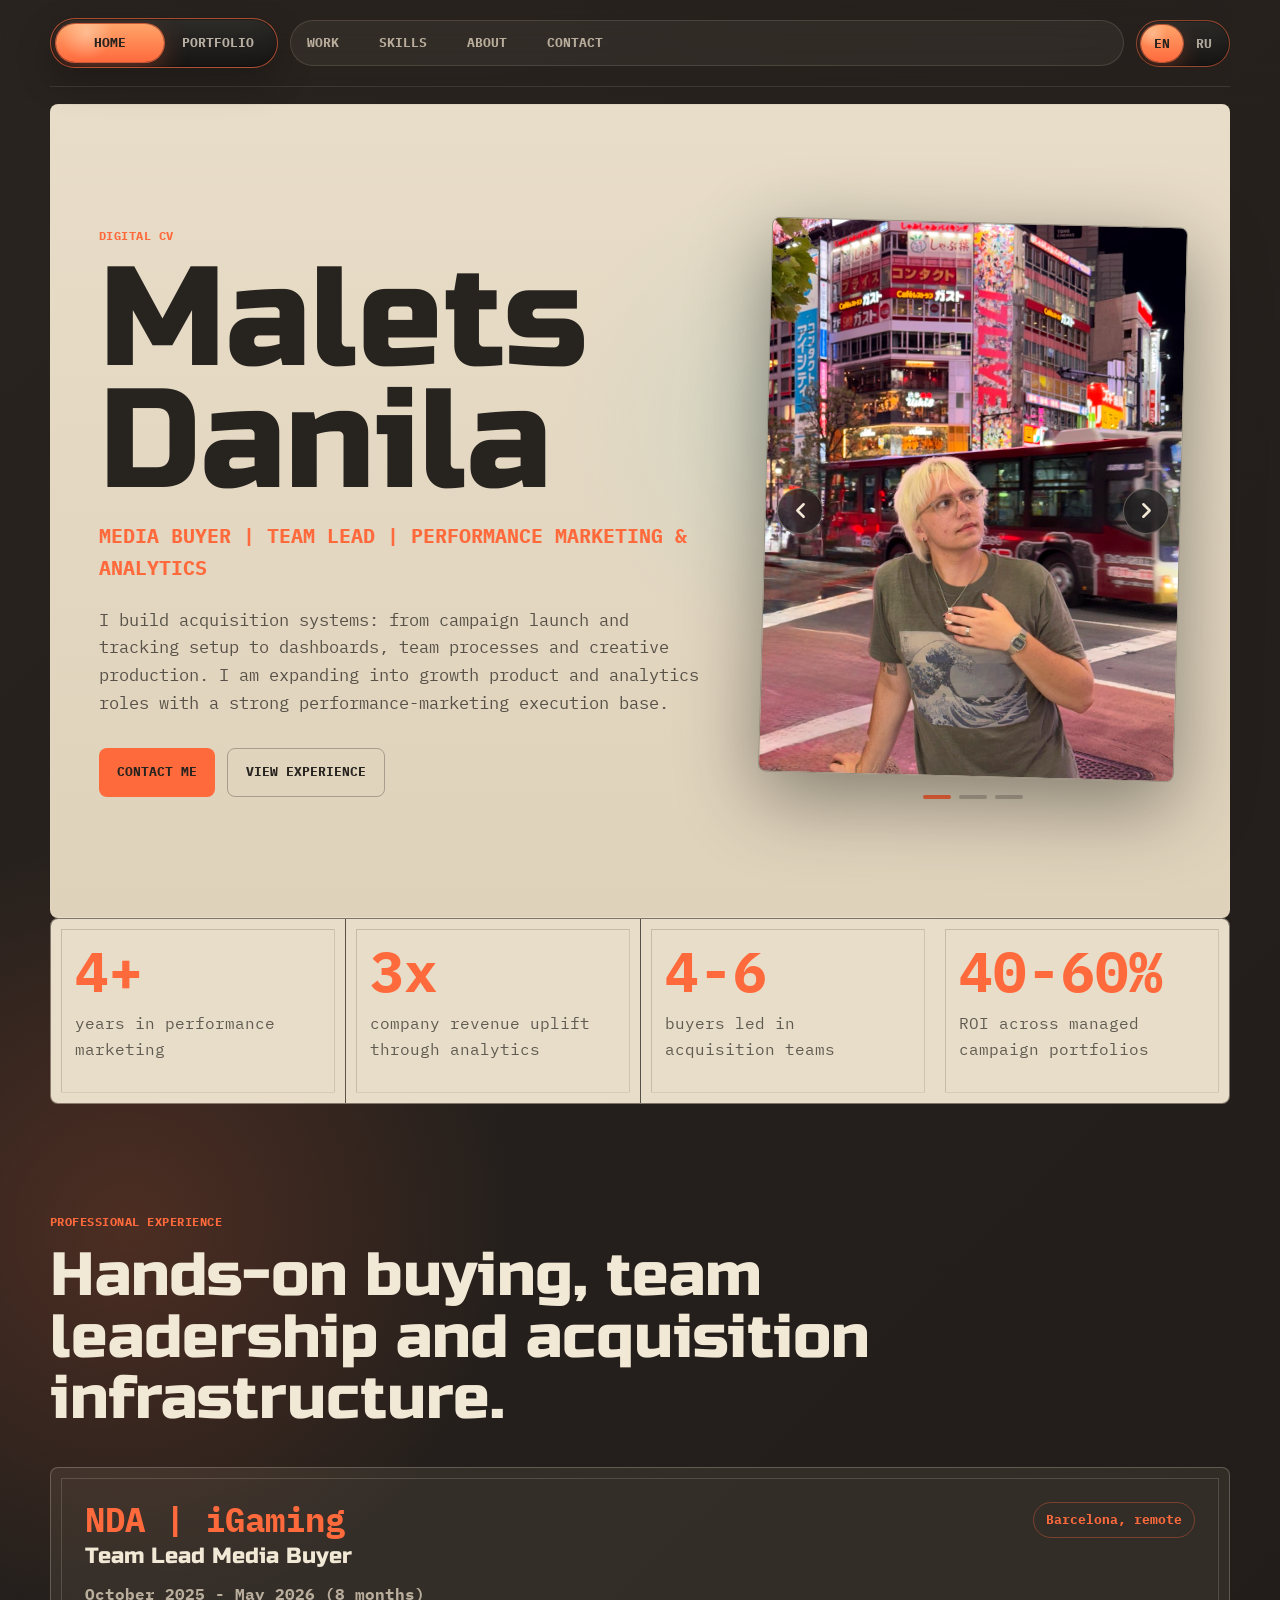
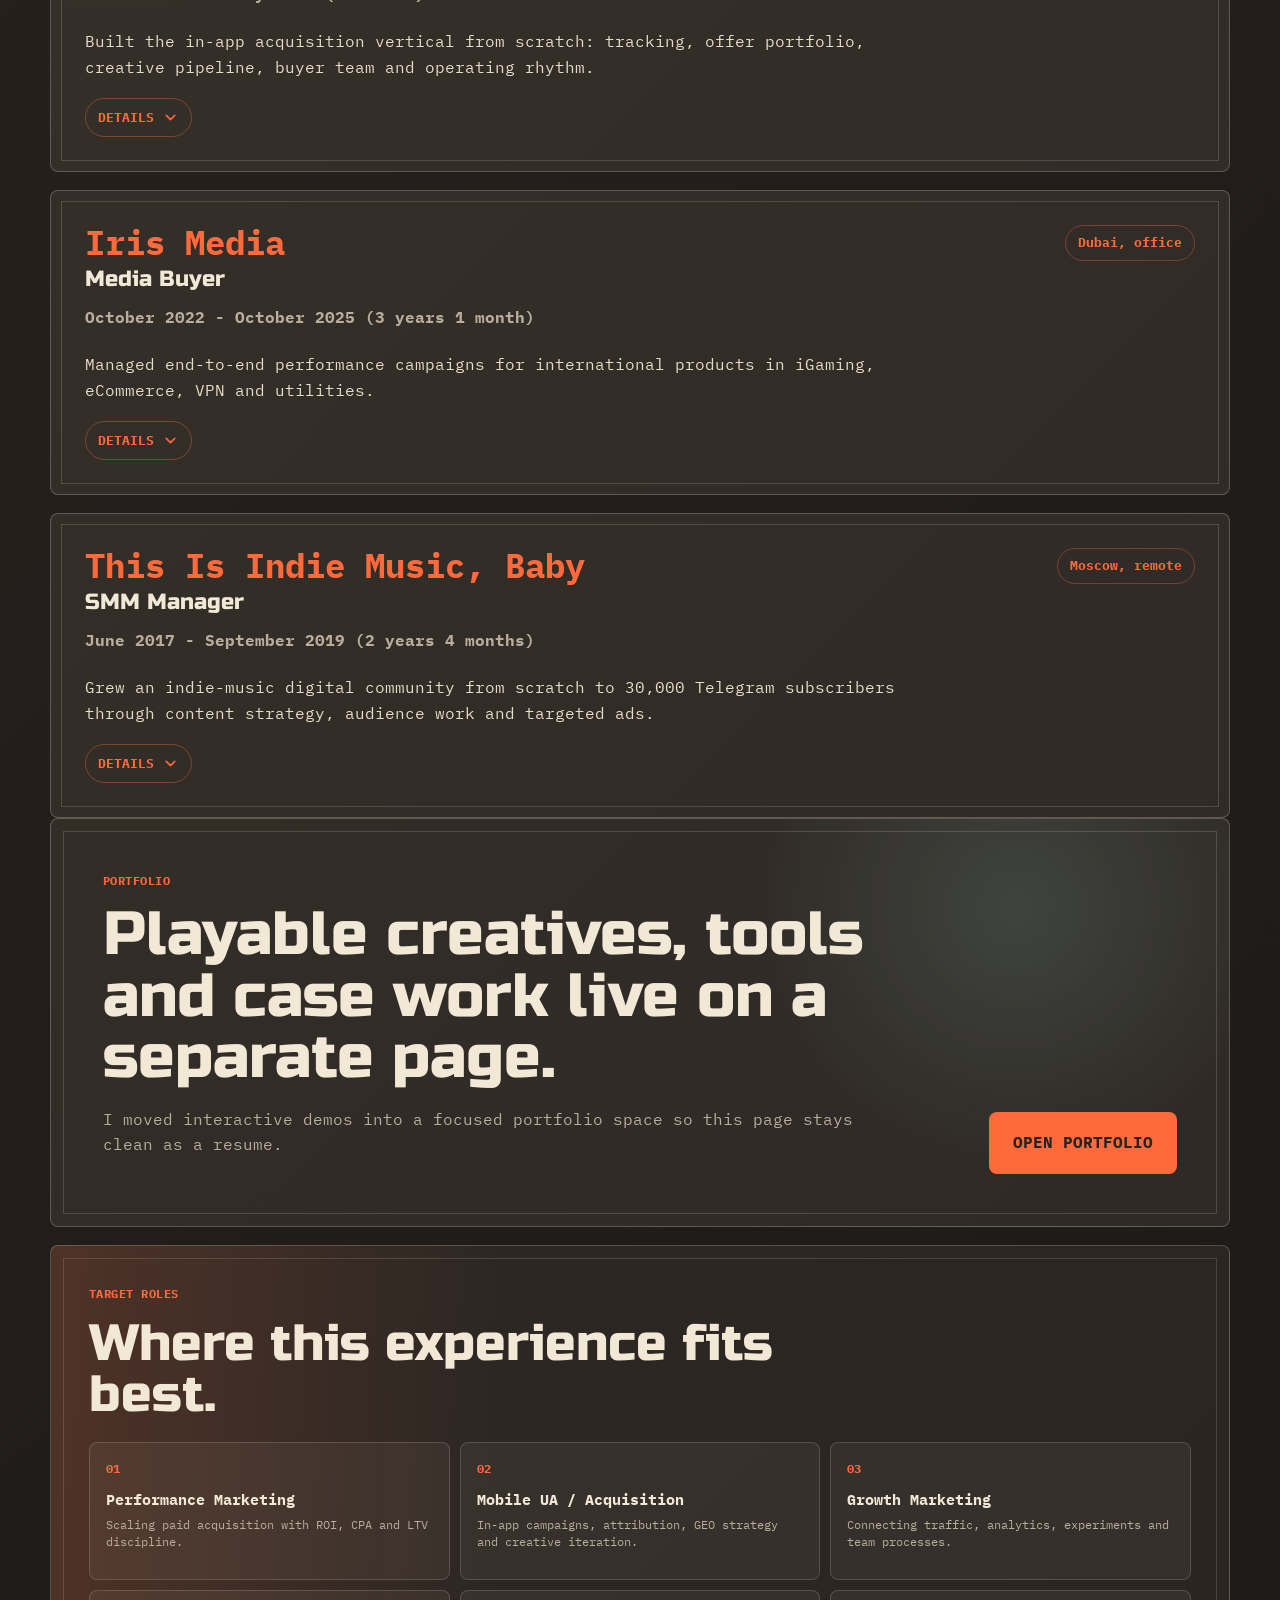
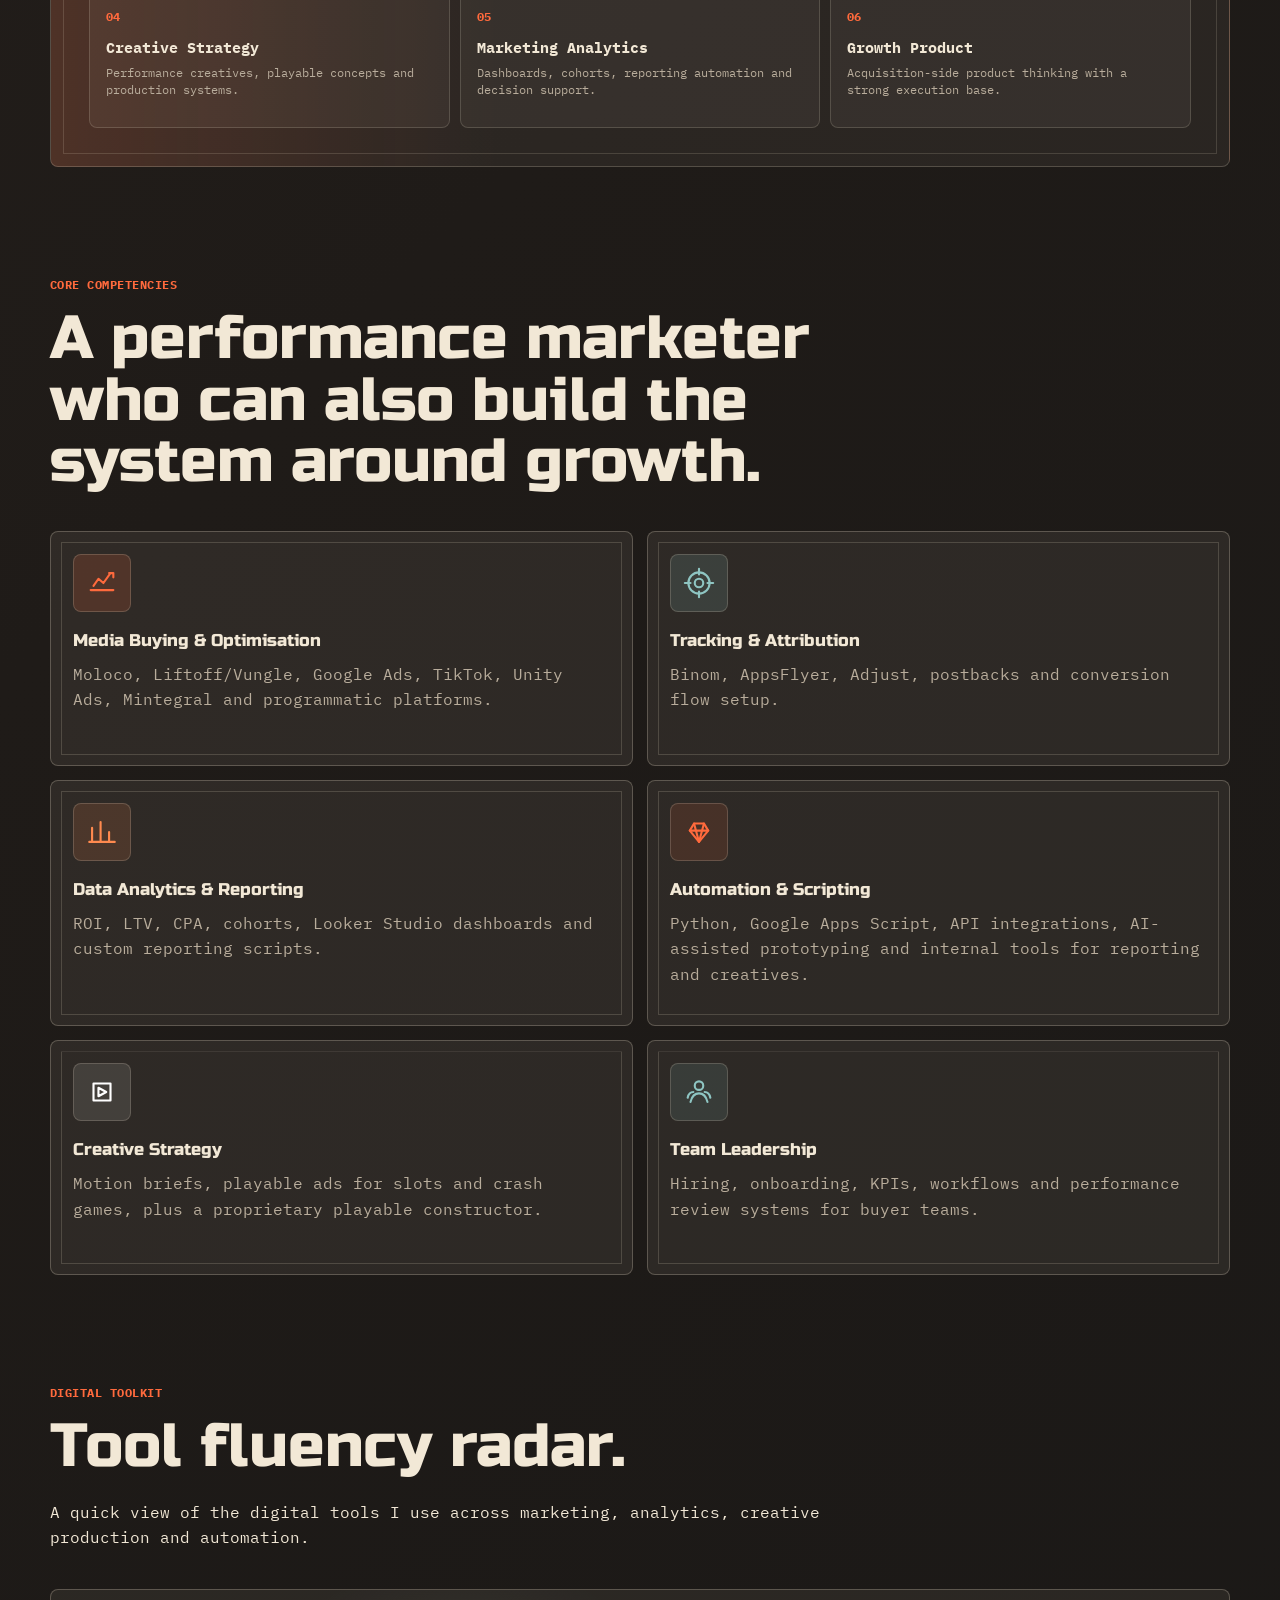
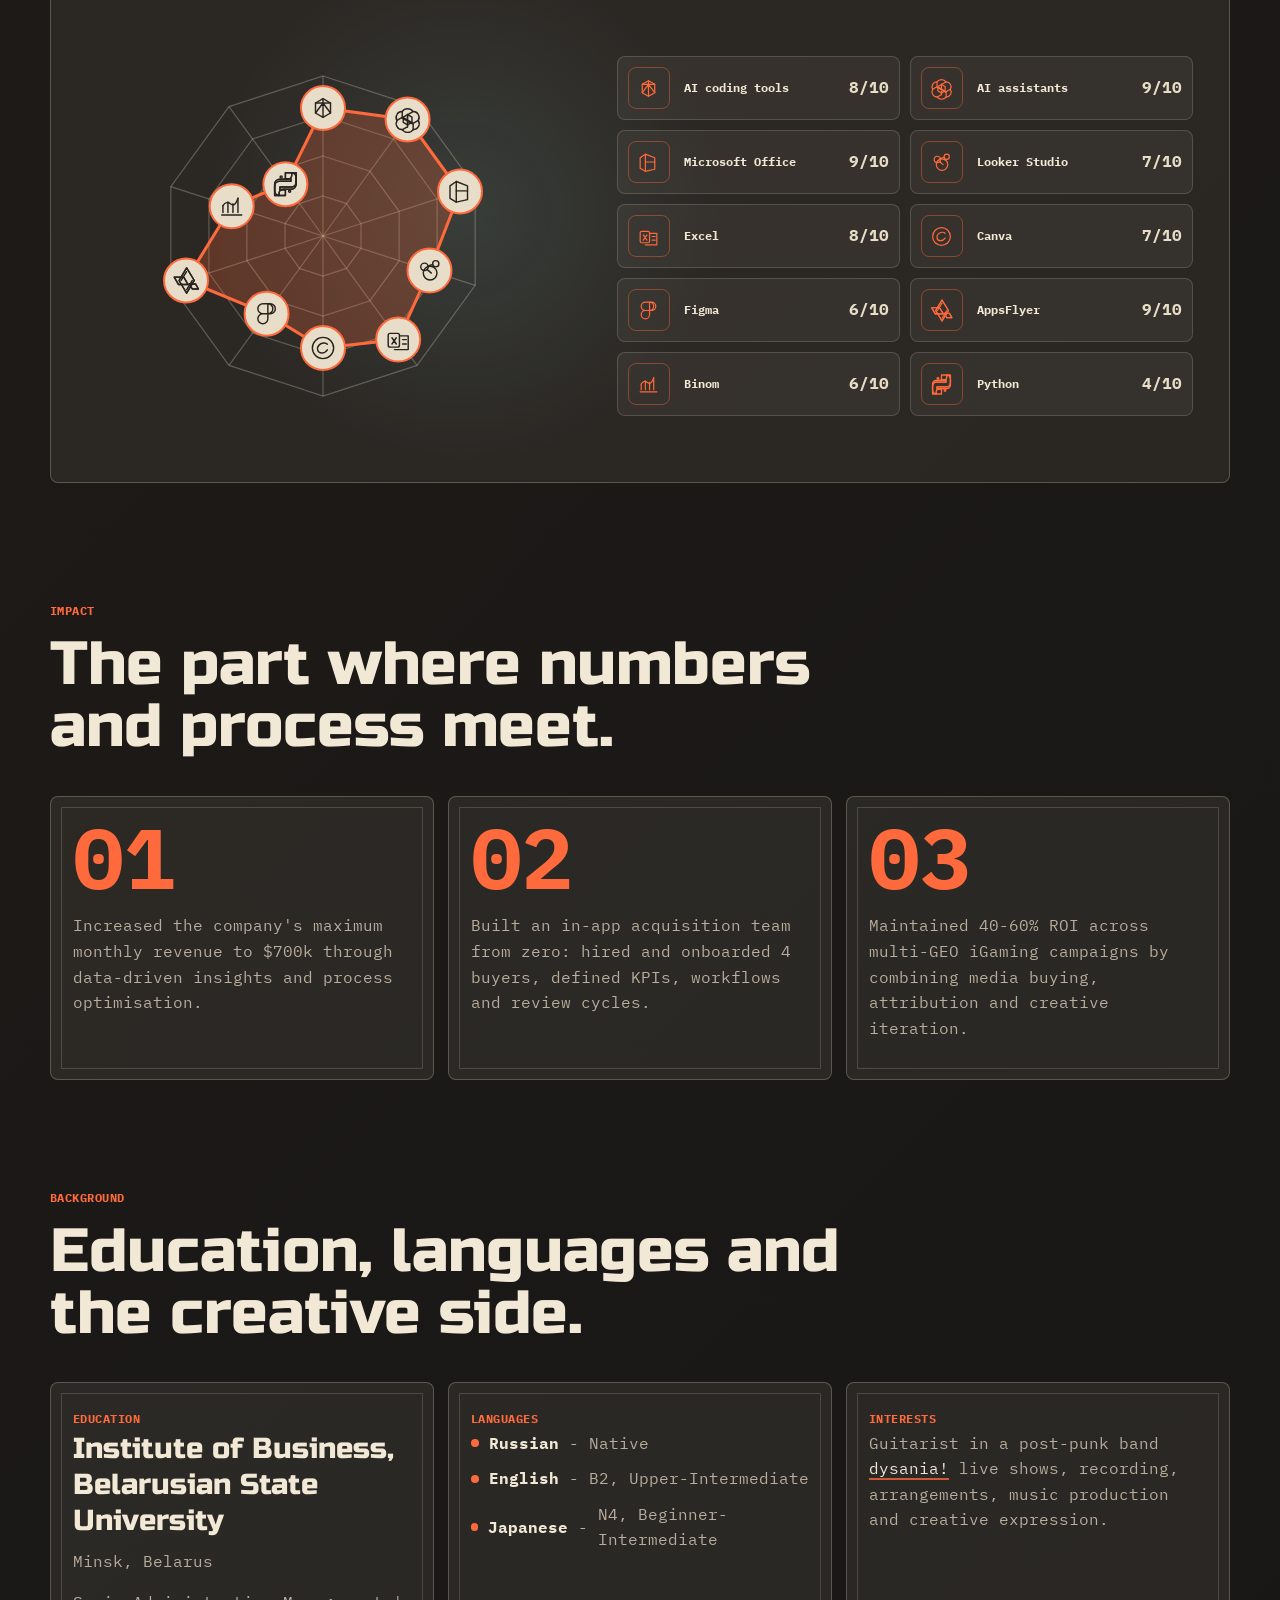
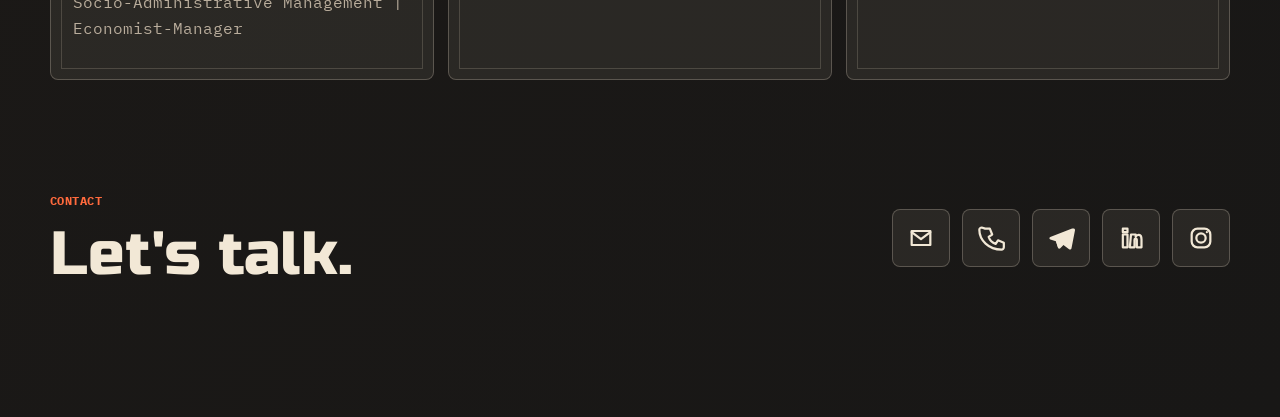
==== commit f9d88ebb: "Add files via upload" ====
--- a/resume-site/index.html
+++ b/resume-site/index.html
@@ -251,6 +251,43 @@
         <a class="portfolio-cta-button" href="./portfolio.html" data-i18n="portfolioCta.button">Open portfolio</a>
       </section>
 
+      <section class="target-roles section-reveal" aria-label="Target roles">
+        <p class="section-kicker" data-i18n="target.kicker">Target roles</p>
+        <h2 data-i18n="target.title">Where this experience fits best.</h2>
+        <div class="target-role-grid">
+          <article>
+            <span>01</span>
+            <strong data-i18n="target.role1.title">Performance Marketing</strong>
+            <p data-i18n="target.role1.body">Scaling paid acquisition with ROI, CPA and LTV discipline.</p>
+          </article>
+          <article>
+            <span>02</span>
+            <strong data-i18n="target.role2.title">Mobile UA / Acquisition</strong>
+            <p data-i18n="target.role2.body">In-app campaigns, attribution, GEO strategy and creative iteration.</p>
+          </article>
+          <article>
+            <span>03</span>
+            <strong data-i18n="target.role3.title">Growth Marketing</strong>
+            <p data-i18n="target.role3.body">Connecting traffic, analytics, experiments and team processes.</p>
+          </article>
+          <article>
+            <span>04</span>
+            <strong data-i18n="target.role4.title">Creative Strategy</strong>
+            <p data-i18n="target.role4.body">Performance creatives, playable concepts and production systems.</p>
+          </article>
+          <article>
+            <span>05</span>
+            <strong data-i18n="target.role5.title">Marketing Analytics</strong>
+            <p data-i18n="target.role5.body">Dashboards, cohorts, reporting automation and decision support.</p>
+          </article>
+          <article>
+            <span>06</span>
+            <strong data-i18n="target.role6.title">Growth Product</strong>
+            <p data-i18n="target.role6.body">Acquisition-side product thinking with a strong execution base.</p>
+          </article>
+        </div>
+      </section>
+
       <section class="content-section skills-section section-reveal" id="skills">
         <div class="section-heading skills-heading">
           <p class="section-kicker" data-i18n="skills.kicker">Core competencies</p>
@@ -283,7 +320,7 @@
               <svg viewBox="0 0 48 48"><path d="M17 12h14l6 10-13 16L11 22l6-10Z" /><path d="M17 12l7 26 7-26M11 22h26" /></svg>
             </div>
             <h3 data-i18n="skills.automation.title">Automation & Scripting</h3>
-            <p data-i18n="skills.automation.body">Python, Google Apps Script, API integrations, AI tools, vibe coding and internal tools for reporting and creatives.</p>
+            <p data-i18n="skills.automation.body">Python, Google Apps Script, API integrations, AI-assisted prototyping and internal tools for reporting and creatives.</p>
           </article>
           <article class="skill-card">
             <div class="skill-icon creative-icon" aria-hidden="true">
--- a/resume-site/styles.css
+++ b/resume-site/styles.css
@@ -1077,6 +1077,71 @@
   transform: translateY(-2px);
 }
 
+.target-roles {
+  position: relative;
+  overflow: hidden;
+  margin-top: 18px;
+  border: 1px solid rgba(232, 221, 200, 0.22);
+  border-radius: 8px;
+  padding: clamp(22px, 4vw, 38px);
+  background:
+    linear-gradient(90deg, rgba(255, 106, 61, 0.16), transparent 38%),
+    rgba(232, 221, 200, 0.06);
+}
+
+.target-roles::before {
+  content: "";
+  position: absolute;
+  inset: 12px;
+  border: 1px solid rgba(232, 221, 200, 0.16);
+  pointer-events: none;
+}
+
+.target-roles h2 {
+  max-width: 760px;
+  margin-bottom: 14px;
+  font-size: clamp(1.75rem, 4vw, 3.2rem);
+}
+
+.target-role-grid {
+  display: grid;
+  grid-template-columns: repeat(3, minmax(0, 1fr));
+  gap: 10px;
+  margin-top: 22px;
+}
+
+.target-role-grid article {
+  position: relative;
+  min-height: 138px;
+  border: 1px solid rgba(232, 221, 200, 0.18);
+  border-radius: 8px;
+  padding: 16px;
+  background: rgba(232, 221, 200, 0.06);
+}
+
+.target-role-grid span {
+  display: block;
+  margin-bottom: 12px;
+  color: var(--red);
+  font-size: 0.78rem;
+  font-weight: 900;
+}
+
+.target-role-grid strong {
+  display: block;
+  margin-bottom: 8px;
+  color: var(--text);
+  font-size: 0.95rem;
+  line-height: 1.15;
+}
+
+.target-role-grid p {
+  margin: 0;
+  color: var(--muted);
+  font-size: 0.78rem;
+  line-height: 1.35;
+}
+
 .portfolio-hero {
   margin-top: 18px;
   padding: clamp(28px, 6vw, 70px);
@@ -2390,6 +2455,35 @@
     padding-top: 78px;
   }
 
+  .target-roles {
+    padding: 20px;
+  }
+
+  .target-role-grid {
+    grid-template-columns: repeat(2, minmax(0, 1fr));
+    gap: 8px;
+    margin-top: 18px;
+  }
+
+  .target-role-grid article {
+    min-height: 128px;
+    padding: 12px;
+  }
+
+  .target-role-grid span {
+    margin-bottom: 8px;
+    font-size: 0.68rem;
+  }
+
+  .target-role-grid strong {
+    font-size: 0.76rem;
+  }
+
+  .target-role-grid p {
+    font-size: 0.64rem;
+    line-height: 1.28;
+  }
+
   .constructor-showcase {
     display: flex;
     flex-direction: column;
